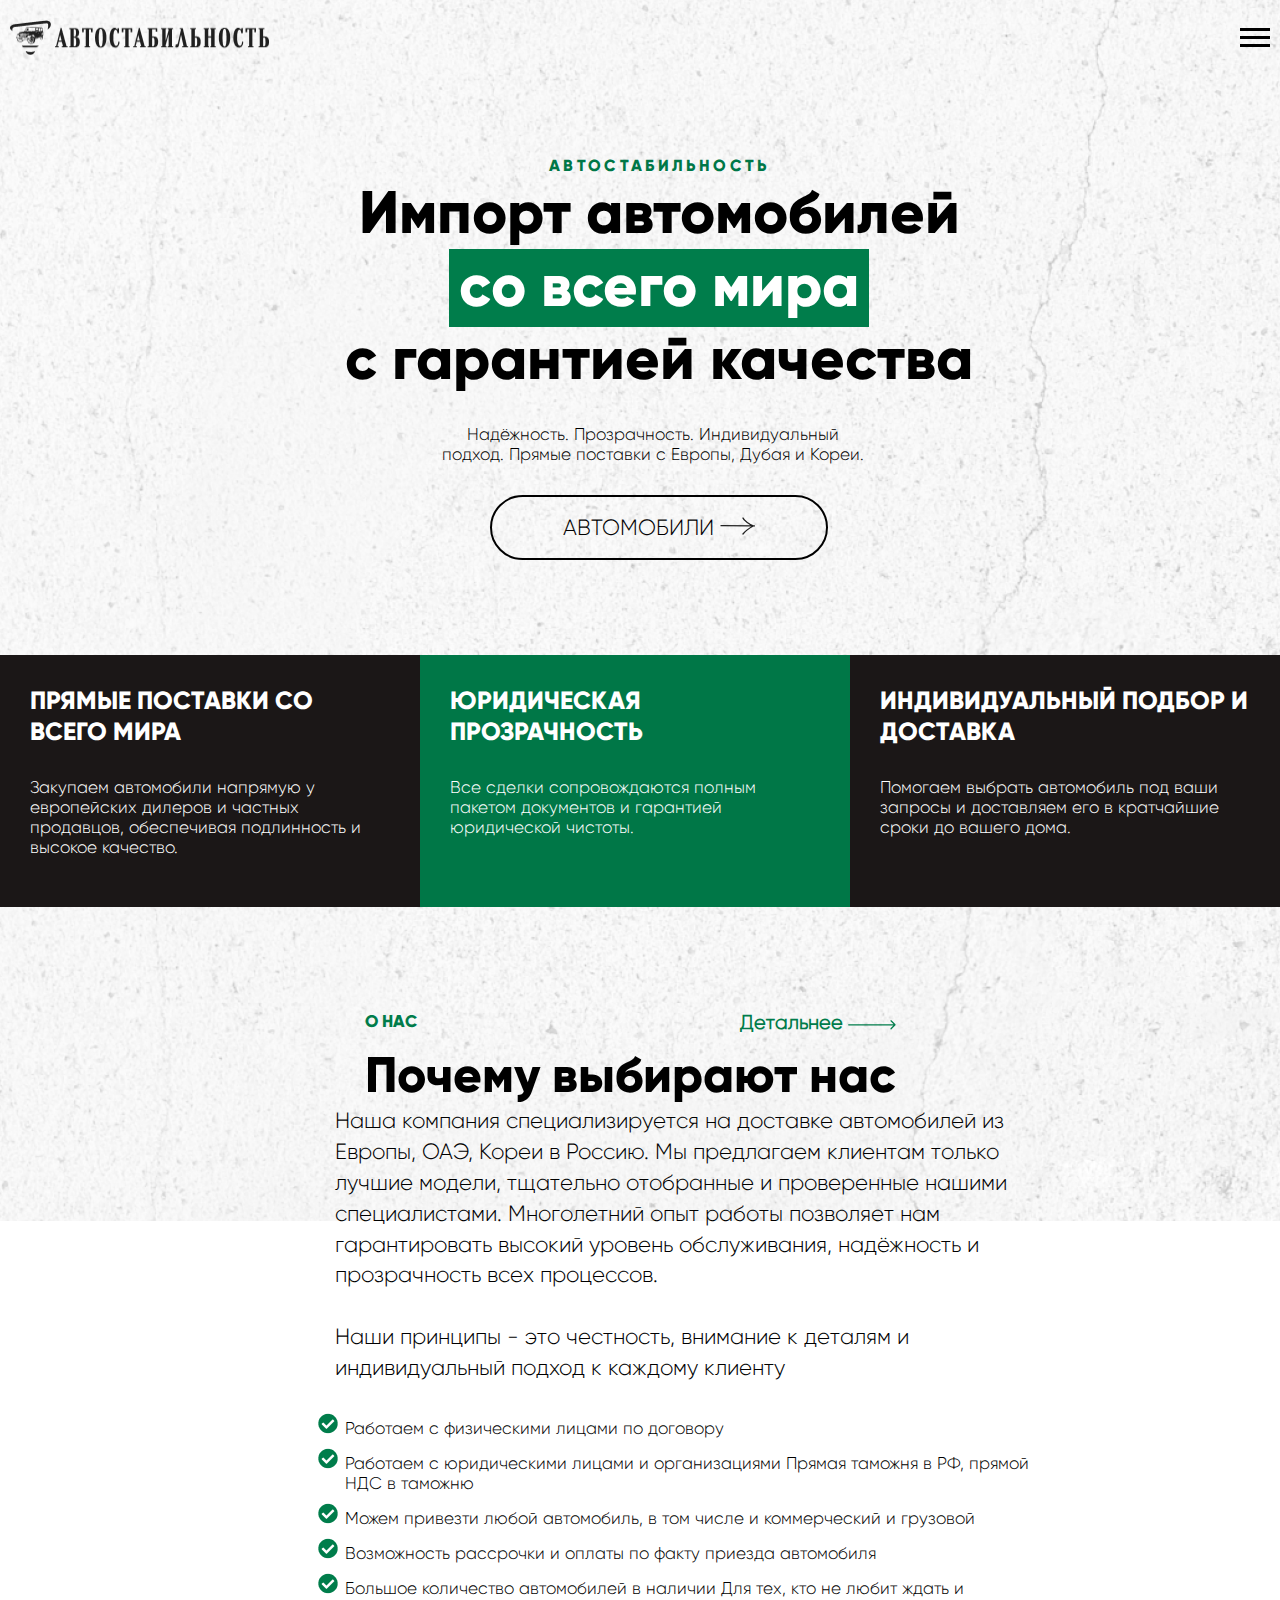
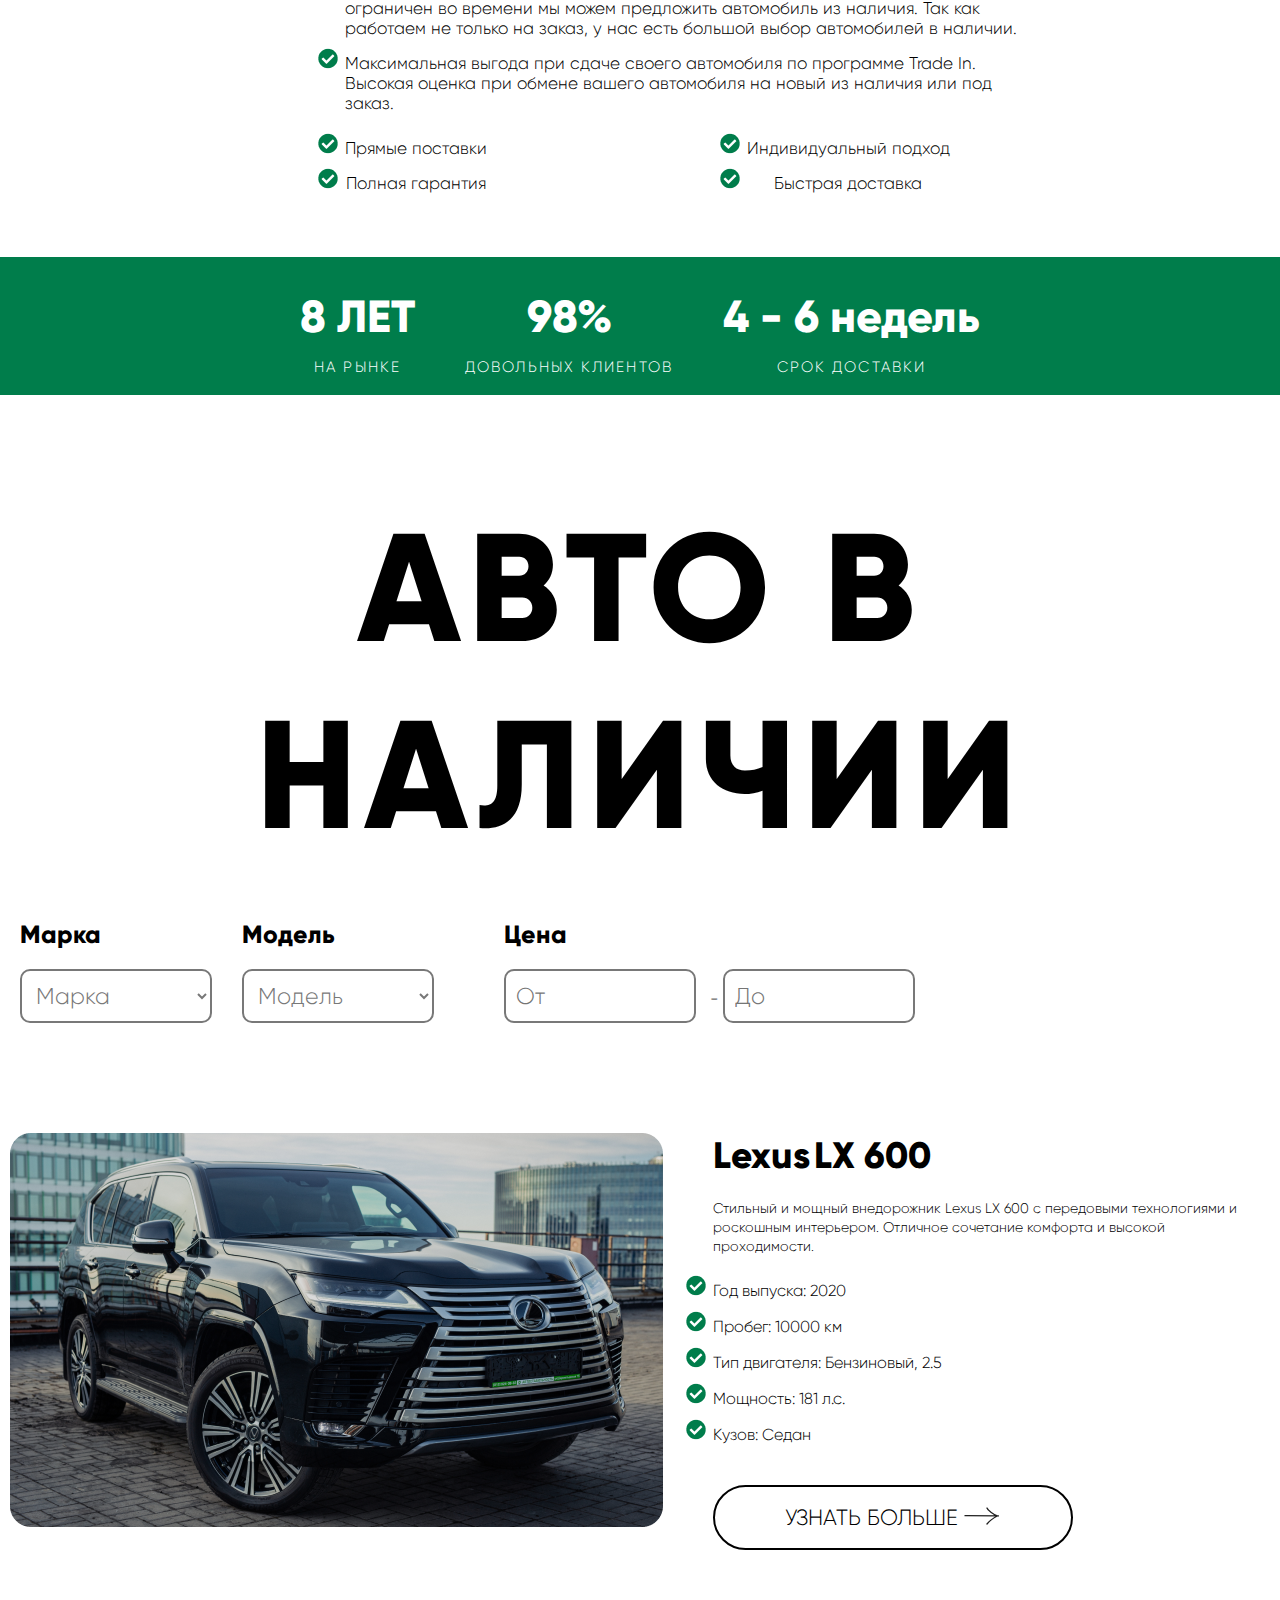
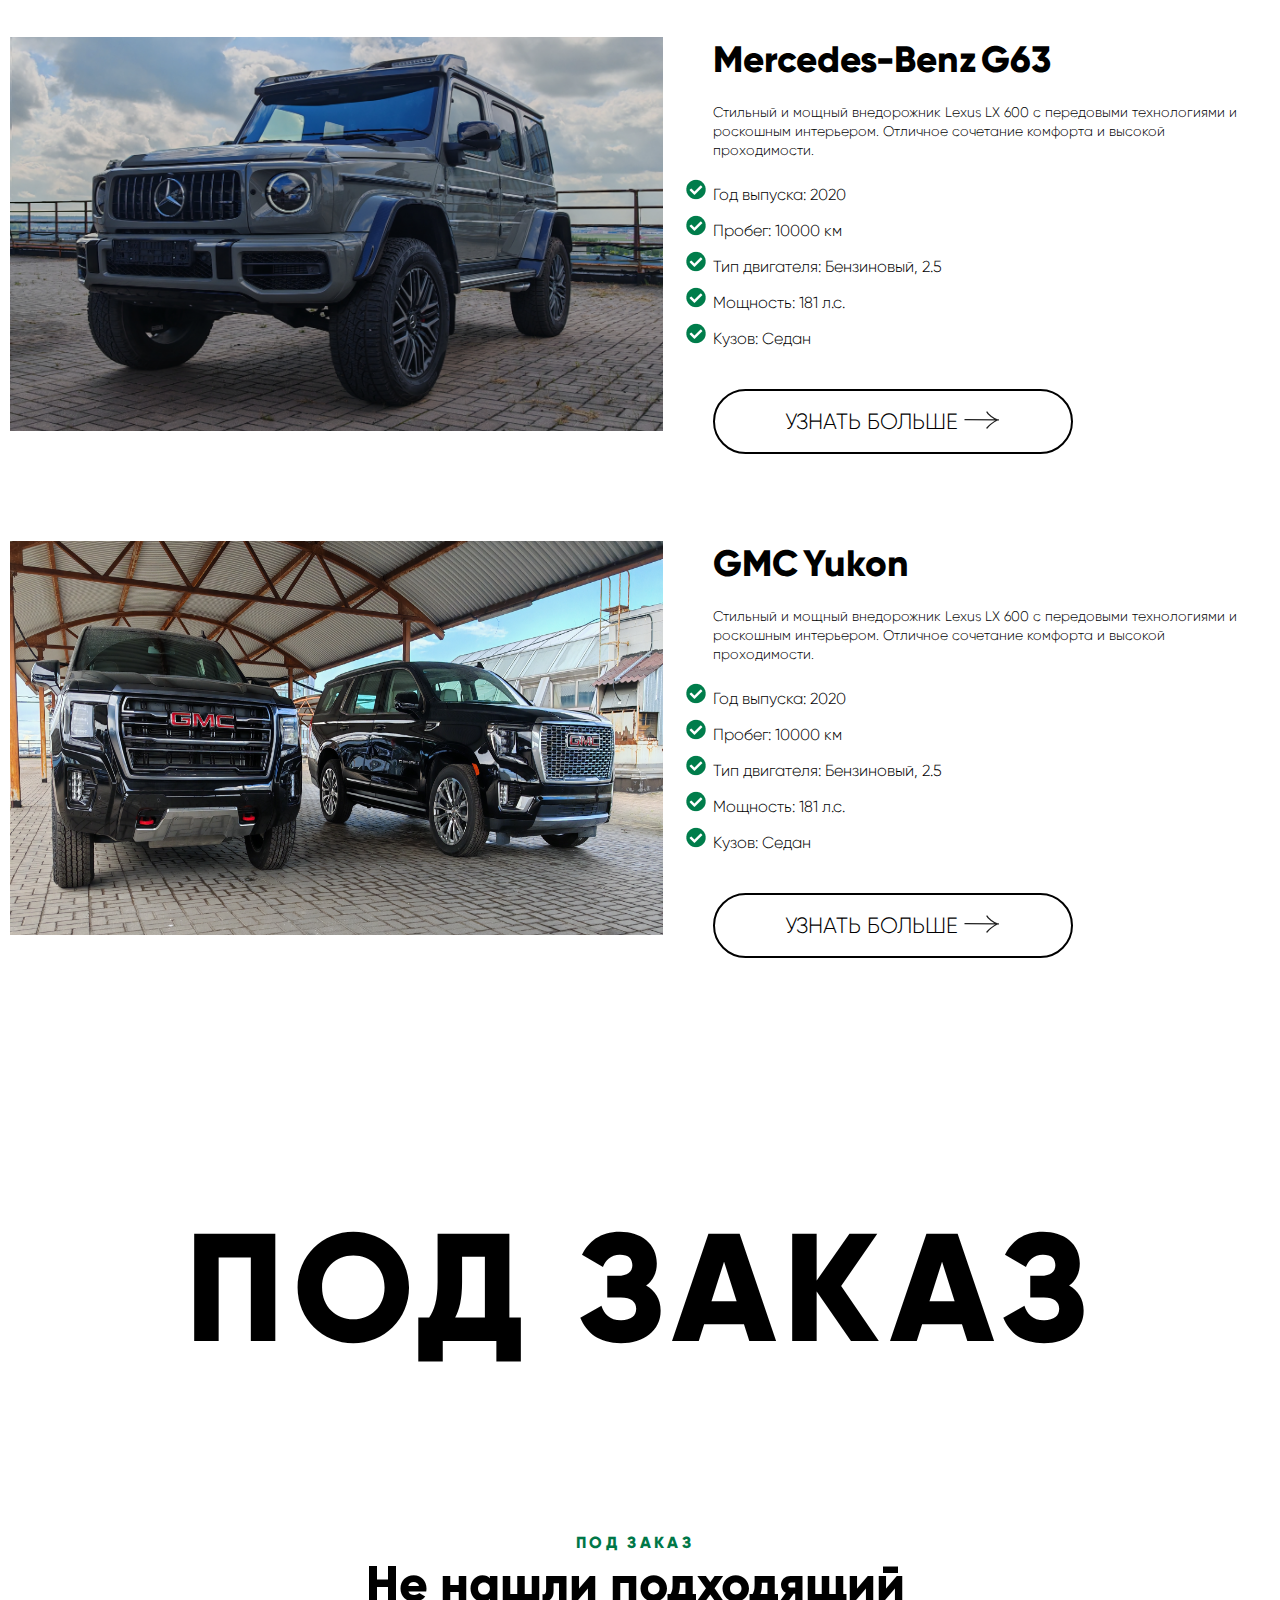
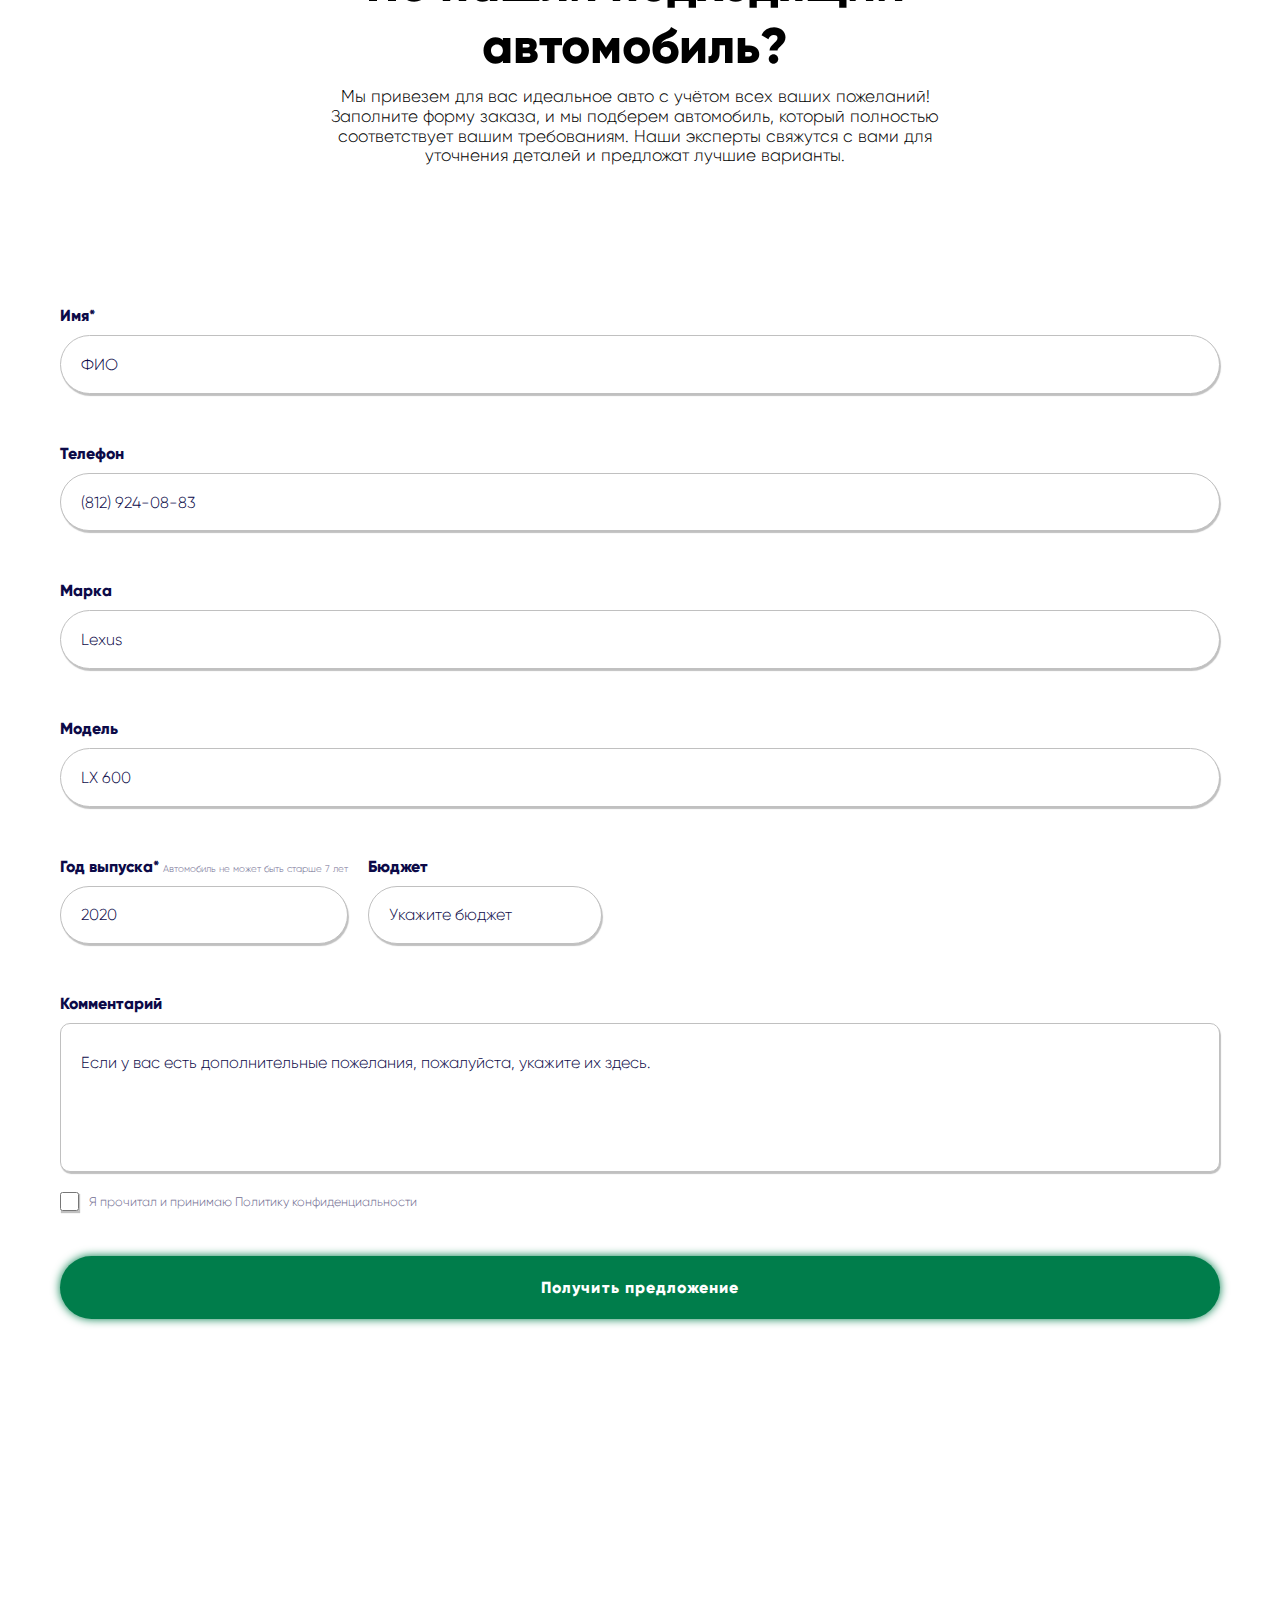
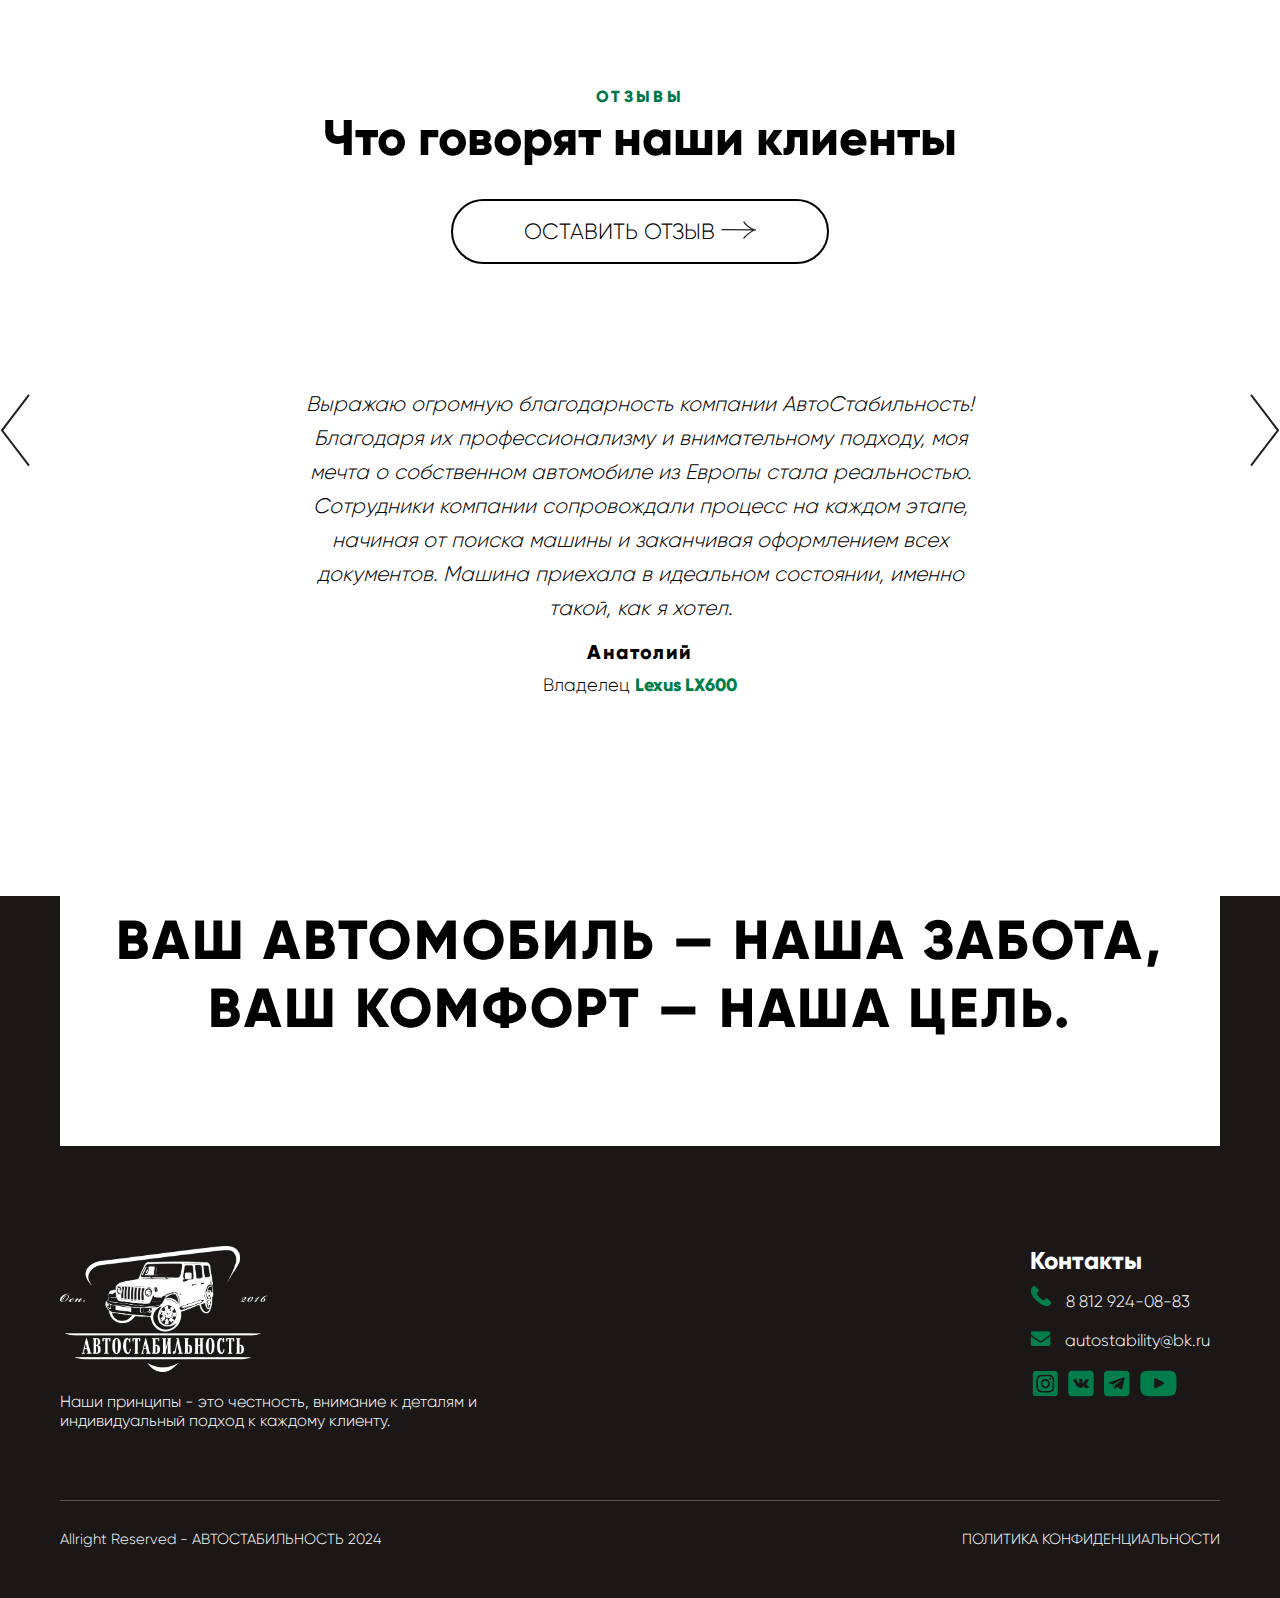
==== index.html @ 94931f17 "new site" ====
<!DOCTYPE html>
<html lang="en">
<head>
    <meta charset="UTF-8">
    <meta name="viewport" content="width=device-width, initial-scale=1.0">
    <link href="css/style.css" rel="stylesheet" type="text/css">
    <link href="css/media.css" rel="stylesheet" type="text/css">
    <title>CarStable</title>
</head>
<body>
    <header class="header">
        <div class="container">
            <div class="menu">
                <div class="logo">
                    <a href="index.html"><img src="img/logo.png"></a>
                </div>

                <div class="burger-menu" id="burger-menu">
                    <span class="burger-line"></span>
                    <span class="burger-line"></span>
                    <span class="burger-line"></span>
                </div>
                
                <div class="links menu-modal" id="menu-modal">
                    <div class="link-cont">  
                        <ul class="menu-links">
                            <li><a href="index.html">Главная</a></li>
                            <li><a href="about.html">О Нас</a></li>
                            <li><a href="cars-list.html">Авто в наличии</a></li>
                            <li><a href="index.html#path">Авто в пути</a></li>
                            <li><a href="index.html#dn">Авто под заказ</a></li>
                            <li><a href="equipment.html">Доп. оборудование</a></li>
                            <li><a href="contacts.html">Контакты</a></li>
                            <li><a href="index.html#review">Отзывы</a></li>
                        </ul>

                        <div class="social-links">
                            <span>8 812 924-08-83</span>
                            <img src="img/icon/inst.png">
                            <img src="img/icon/vk.png">
                            <img src="img/icon/tg.png">
                            <img src="img/icon/yt.png" id="yt-icon">
                        </div>
                    </div>
                </div>

                <div class="social-links">
                    <span>8 812 924-08-83</span>
                    <img src="img/icon/inst.png">
                    <img src="img/icon/vk.png">
                    <img src="img/icon/tg.png">
                    <img src="img/icon/yt.png" id="yt-icon">
                </div>
            </div>
        </div>
    </header>

    <main class="main">
        <section class="home">
            <div class="container-home">
                <div class="home-menu">
                    <div class="home-text">
                        <span id="autost">Автостабильность</span>
                        <h1>Импорт автомобилей <span id="green-text">cо всего мира</span> <br> c гарантией качества</h1>
    
                        <div class="home-side">
                            <span>Надёжность. Прозрачность. Индивидуальный подход. Прямые поставки с Европы, Дубая и Кореи.</span>
                        </div>

                        <div class="home-button">
                            <a href="#" id="home-button">Автомобили
                                <svg width="36" height="18" viewBox="0 0 36 18" fill="none" xmlns="http://www.w3.org/2000/svg">
                                    <path d="M1 8.65306L33.2292 8.95918M34.5 8.95918H33.2292M33.2292 8.95918C30.1597 7.63265 23.8083 3.69388 22.9583 1M33.2292 8.95918C30.5139 10.3878 24.6583 14.7959 22.9583 17" stroke="#202020" stroke-width="1.3" stroke-linecap="round"/>
                                </svg>                                
                            </a>
                        </div>
                    </div>
    
                    <div class="home-img">
                        <img src="img/ram-right.png" id="home-ram">
                    </div>
                </div>
            </div>

            <div class="container1">
                <div class="home-down-text">
                    <div class="block-1 home-blocks">
                        <h1>прямые поставки со всего мира</h1>
                        <span>Закупаем автомобили напрямую у европейских дилеров и частных продавцов, обеспечивая подлинность и высокое качество.</span>
                    </div>
                    <div class="block-2 home-blocks">
                        <h1>юридическая прозрачность</h1>
                        <span>Все сделки сопровождаются полным пакетом документов и гарантией юридической чистоты.</span>
                    </div>
                    <div class="block-3 home-blocks">
                        <h1>индивидуальный подбор и доставка</h1>
                        <span>Помогаем выбрать автомобиль под ваши запросы и доставляем его в кратчайшие сроки до вашего дома.</span>
                    </div>
                </div>
            </div>
        </section>

        <section class="about">
            <div class="container-about">
                <div class="left-side">
                    <div class="up-text">
                        <span>о нас</span>
                        <a href="#">Детальнее 
                            <svg width="48" height="10" viewBox="0 0 48 10" fill="none" xmlns="http://www.w3.org/2000/svg">
                                <path d="M0.679688 4.14458C0.333998 4.14458 0.0537616 4.42482 0.0537616 4.77051C0.0537616 5.1162 0.333998 5.39643 0.679688 5.39643V4.14458ZM47.4408 5.2131C47.6852 4.96866 47.6852 4.57235 47.4408 4.32791L43.4574 0.344543C43.213 0.100104 42.8167 0.100104 42.5722 0.344543C42.3278 0.588983 42.3278 0.985297 42.5722 1.22974L46.113 4.77051L42.5722 8.31128C42.3278 8.55572 42.3278 8.95203 42.5722 9.19647C42.8167 9.44091 43.213 9.44091 43.4574 9.19647L47.4408 5.2131ZM0.679688 5.39643H46.9982V4.14458H0.679688V5.39643Z" fill="#007D4B"/>
                            </svg>
                        </a>
                    </div>

                    <h1>Почему выбирают нас</h1>
                </div>

                <div class="right-side">
                    <span>
                        Наша компания специализируется на доставке автомобилей из Европы, ОАЭ, Кореи в Россию. Мы предлагаем клиентам только лучшие модели, тщательно отобранные и проверенные нашими специалистами.
Многолетний опыт работы позволяет нам гарантировать высокий уровень обслуживания, надёжность и прозрачность всех процессов. 
                        <br><br>
                        Наши принципы - это честность, внимание к деталям и индивидуальный подход к каждому клиенту
                    </span>
                        <br><br>
                    <div class="li-about">
                        <li> Работаем с физическими лицами по договору</li>
                        <li> Работаем с юридическими лицами и организациями Прямая таможня в РФ, прямой НДС в таможню</li>
                        <li> Можем привезти любой автомобиль, в том числе и коммерческий и грузовой</li>

                        <li> Возможность рассрочки и оплаты по факту приезда автомобиля </li>
                        <li> Большое количество автомобилей в наличии

                            Для тех, кто не любит ждать и ограничен во времени мы можем предложить автомобиль из наличия. Так как работаем не только на заказ, у нас есть большой выбор автомобилей в наличии. 
                        </li>
                        <li> Максимальная выгода при сдаче своего автомобиля по программе Trade In. Высокая оценка при обмене вашего автомобиля на новый из наличия или под заказ. </li>
                    
                        <div class="block-li">
                            <div class="block-li1">
                                <li> Прямые поставки</li>
                                <li> Полная гарантия</li>
                            </div>

                            <div class="block-li2">
                                <li> Индивидуальный подход</li>
                                <li> Быстрая доставка</li>
                            </div>
                        </div>
                    </div>
                </div>
            </div>

            <div class="about-img">
                <img src="img/ram-left.png">
            </div>

            <div class="down-block">
                <div class="down-column1 down-columns">
                    <p class="down-p">8 ЛЕТ</p>
                    <span class="down-span">на рынке</span>
                </div>

                <div class="down-column2 down-columns">
                    <p class="down-p">98%</p>
                    <span class="down-span">довольных клиентов</span>
                </div>

                <div class="down-column3 down-columns">
                    <p class="down-p">4 - 6 недель</p>
                    <span class="down-span">срок доставки</span>
                </div>
            </div>
        </section>

        <section class="cars-list" id="path">
            <div class="container">
                <h1 class="cars-up-text">
                    Авто в наличии
                </h1>

                <div class="cars-sort">
                    <div class="sort-block1">
                        <div class="sort-brands">
                            <label for="brands-select">Марка</label>
                            <select name="brends" id="brands-select">
                                <option value="">Марка</option>
                            </select>
                        </div>
    
                        <div class="sort-models">
                            <label for="models-select">Модель</label>
                            <select name="models" id="models-select">
                                <option value="">Модель</option>
                            </select>
                        </div>
    
                        <div class="sort-cost">
                            <label>Цена</label><br><br> 
                            <input placeholder="От" type="number" id="priceFrom">
                            <span>-</span>
                            <input placeholder="До" type="number" id="priceTo">
                        </div>
                    </div>
                </div>

                <div class="car-carts">
                    <div id="carCards" class="car-cart"></div>
                </div>
            </div>
        </section>

        <section class="order-cars">
            <div class="order-container">
                <h1 class="cars-up-text" id="dn">
                    Под заказ
                </h1>

                <div class="order-text">
                    <div class="order-left">
                        <span id="autost">Под заказ</span>
                        <h1>Не нашли подходящий автомобиль?</h1>
        
                        <div class="order-side">
                            <span>Мы привезем для вас идеальное авто с учётом всех ваших пожеланий! Заполните форму заказа, и мы подберем автомобиль, который полностью соответствует вашим требованиям. Наши эксперты свяжутся с вами для уточнения деталей и предложат лучшие варианты.</span>
                        </div>

                        <img src="img/Arrow.png" class="order-arrow">
                    </div>
                </div>

                <div class="order-img">
                    <img src="img/raptor.png">
                </div>

                <div class="container">
                    <div class="order-form">
                        <form action="" method="POST" class="form" id="order-form">
                            <div class="order-col4">
                                <div class="inputs">
                                    <label for="name">Имя*</label>
                                    <input id="name" placeholder="ФИО" type="text" name="name" required />
                                </div>
                    
                                <div class="inputs">
                                    <label for="phone">Телефон</label>
                                    <input id="phone" placeholder="(812) 924-08-83" type="tel" name="phone" />
                                </div>
                    
                                <div class="inputs">
                                    <label for="brand">Марка</label>
                                    <input id="brand" placeholder="Lexus" type="text" name="brand" />
                                </div>
                    
                                <div class="inputs">
                                    <label for="model">Модель</label>
                                    <input id="model" placeholder="LX 600" type="text" name="model" />
                                </div>
                            </div>
                    
                            <div class="order-col2">
                                <div class="inputs">
                                    <div class="inp-span">
                                        <label for="year">Год выпуска*</label>
                                        <span>Автомобиль не может быть старше 7 лет</span>
                                    </div>
                                    <input id="year" placeholder="2020" type="number" name="year" required min="2017" />
                                </div>
                    
                                <div class="inputs">
                                    <label for="budget">Бюджет</label>
                                    <input id="budget" placeholder="Укажите бюджет" type="number" name="budget" />
                                </div>
                            </div>
                            
                            <div class="inputs inp-comment">
                                <label for="comment">Комментарий</label>
                                <input id="comment" placeholder="Если у вас есть дополнительные пожелания, пожалуйста, укажите их здесь." type="text" name="comment" />
                            </div>
                    
                            <div class="order-checkbox">
                                <input type="checkbox" id="privacy-policy" required />
                                <label for="privacy-policy">Я прочитал и принимаю Политику конфиденциальности</label>
                            </div>
                            
                            <button class="order-btn" type="submit" id="submit-btn" disabled>Получить предложение</button>
                        </form>
                    </div>
                </div>
            </div>
        </section>

        <section class="review" id="review">
            <div class="container">
                <div class="review-text">
                    <div class="review-text-left">
                        <span id="autost">Отзывы</span>
                        <h1>Что говорят наши клиенты</h1>
                    </div>
                    
                    <div class="review-text-right">
                        <div class="home-button">
                            <a href="#" id="home-button">Оставить отзыв
                                <svg width="36" height="18" viewBox="0 0 36 18" fill="none" xmlns="http://www.w3.org/2000/svg">
                                    <path d="M1 8.65306L33.2292 8.95918M34.5 8.95918H33.2292M33.2292 8.95918C30.1597 7.63265 23.8083 3.69388 22.9583 1M33.2292 8.95918C30.5139 10.3878 24.6583 14.7959 22.9583 17" stroke="#202020" stroke-width="1.3" stroke-linecap="round"/>
                                </svg>                                
                            </a>
                        </div>
                    </div>
                </div>
            </div>

            <div class="review-block">
                <div class="review-arrows">
                    <svg class="rev-arrow rev-arr-left" width="30" height="73" viewBox="0 0 30 73" fill="none" xmlns="http://www.w3.org/2000/svg">
                        <path d="M29 71.5987L1.99999 36.2713L29 0.943848" stroke="#202020" stroke-width="2"/>
                    </svg>
        
                    <svg class="rev-arrow rev-arr-right" width="30" height="73" viewBox="0 0 30 73" fill="none" xmlns="http://www.w3.org/2000/svg">
                        <path d="M0.999997 0.943787L28 36.2712L1 71.5986" stroke="#202020" stroke-width="2"/>
                    </svg>
                </div>

                <div class="container">
                    <div class="vis">
                        <div class="rev-block1 rev-blocks">
                            <span class="review-span">
                                Выражаю огромную благодарность компании АвтоСтабильность! Благодаря их профессионализму и внимательному подходу, моя мечта о собственном автомобиле из Европы стала реальностью. Сотрудники компании сопровождали процесс на каждом этапе, начиная от поиска машины и заканчивая оформлением всех документов. Машина приехала в идеальном состоянии, именно такой, как я хотел.
                            </span>
    
                            <div class="data-review">
                                <span class="name-person">
                                    Анатолий
                                </span>
                                <p>
                                    Владелец <span class="person-car">Lexus LX600</span>
                                </p>
                            </div>
                        </div>
    
                        <div class="rev-block2 rev-blocks">
                            <span class="review-span">
                                АвтоСтабильность – это настоящие профессионалы своего дела! Заказывал у них пригон автомобиля из Кореи, и остался в полном восторге. Все мои пожелания были учтены, и мне нашли отличный автомобиль с минимальным пробегом и полным пакетом документов. Постоянно держали меня в курсе процесса, а также помогли с таможней и регистрацией. Сервис высочайшего уровня, однозначно буду рекомендовать друзьям и знакомым!
                            </span>
    
                            <div class="data-review">
                                <span class="name-person">
                                    Володя тест
                                </span>
                                <p>
                                    Владелец <span class="person-car">Mercedes-Benz G-Class</span>
                                </p>
                            </div>
                        </div>

                        <div class="rev-block1 rev-blocks">
                            <span class="review-span">
                                TEST(2) огромную благодарность компании АвтоСтабильность! Благодаря их профессионализму и внимательному подходу, моя мечта о собственном автомобиле из Европы стала реальностью. Сотрудники компании сопровождали процесс на каждом этапе, начиная от поиска машины и заканчивая оформлением всех документов. Машина приехала в идеальном состоянии, именно такой, как я хотел.
                            </span>
    
                            <div class="data-review">
                                <span class="name-person">
                                    Толя тест
                                </span>
                                <p>
                                    Владелец <span class="person-car">Lexus LX600</span>
                                </p>
                            </div>
                        </div>
    
                        <div class="rev-block2 rev-blocks">
                            <span class="review-span">
                                TEST(1) – это настоящие профессионалы своего дела! Заказывал у них пригон автомобиля из Кореи, и остался в полном восторге. Все мои пожелания были учтены, и мне нашли отличный автомобиль с минимальным пробегом и полным пакетом документов. Постоянно держали меня в курсе процесса, а также помогли с таможней и регистрацией. Сервис высочайшего уровня, однозначно буду рекомендовать друзьям и знакомым!
                            </span>
    
                            <div class="data-review">
                                <span class="name-person">
                                    Владимир
                                </span>
                                <p>
                                    Владелец <span class="person-car">Mercedes-Benz G-Class</span>
                                </p>
                            </div>
                        </div>
                    </div>
                </div>
            </div>
        </section>
    </main>

    <footer class="footer">
        <div class="container">
            <div class="footer-up-text">
                <h1 class="cars-up-text foot">
                    Ваш автомобиль — наша забота, ваш комфорт — наша цель.
                </h1>
            </div>

            <div class="footer-data">
                <div class="foot-logo">
                    <img src="img/logo-footer.png" />
                    <span>Наши принципы - это честность, внимание к деталям и индивидуальный подход к каждому клиенту.</span>
                </div>

                <div class="foot-contacts">
                    <h1>Контакты</h1>
                    <span><svg width="22" height="21" viewBox="0 0 22 21" fill="none" xmlns="http://www.w3.org/2000/svg">
                        <path fill-rule="evenodd" clip-rule="evenodd" d="M20.9986 17.7025C20.862 17.8358 20.6974 18.0061 20.5228 18.1863C20.0872 18.6389 19.5429 19.2014 19.2018 19.4296C17.4071 20.63 15.0061 20.0556 13.3077 19.363C11.0672 18.4492 8.628 16.765 6.43783 14.621C4.24562 12.4768 2.52511 10.0886 1.59161 7.89685C0.884805 6.23411 0.296752 3.88349 1.52334 2.12641C1.75626 1.79229 2.33235 1.26042 2.7941 0.833175C2.97883 0.662814 3.15152 0.501847 3.28806 0.368632C3.53047 0.132538 3.85853 0 4.2005 0C4.54247 0 4.87052 0.132538 5.11294 0.368632L8.41515 3.59992C8.65623 3.83718 8.79155 4.1582 8.79155 4.49282C8.79155 4.82745 8.65623 5.14846 8.41515 5.38573L7.51559 6.26446C7.21516 6.55637 7.01907 6.93542 6.95648 7.34521C6.8939 7.755 6.96817 8.17361 7.16825 8.53875C8.40555 10.8245 10.3157 12.6939 12.6512 13.9046C13.0242 14.1004 13.4518 14.173 13.8703 14.1116C14.2888 14.0502 14.6759 13.8582 14.9739 13.5641L15.8713 12.6853C16.1137 12.4492 16.4418 12.3167 16.7837 12.3167C17.1257 12.3167 17.4538 12.4492 17.6962 12.6853L20.9986 15.9171C21.2397 16.1543 21.375 16.4753 21.375 16.8098C21.375 17.1444 21.2397 17.4654 20.9986 17.7025Z" fill="#007D4B"/>
                        </svg>
                        8 812 924-08-83</span>
                    <span><svg width="21" height="15" viewBox="0 0 21 15" fill="none" xmlns="http://www.w3.org/2000/svg">
                        <path d="M20.0114 5.17008C20.1644 5.05534 20.3939 5.17008 20.3939 5.36133V13.1641C20.3939 14.1968 19.5524 15 18.5579 15H2.64648C1.61377 15 0.810547 14.1968 0.810547 13.1641V5.36133C0.810547 5.17008 1.00179 5.05534 1.15479 5.17008C2.03451 5.85856 3.14372 6.70003 7.04508 9.53044C7.84831 10.1042 9.22526 11.3664 10.6022 11.3664C11.9409 11.3664 13.3561 10.1042 14.1211 9.53044C18.0225 6.70003 19.1317 5.85856 20.0114 5.17008ZM10.6022 10.1042C9.68425 10.1424 8.42204 8.99495 7.77181 8.53597C2.68473 4.86409 2.30225 4.51986 1.15479 3.60189C0.925293 3.44889 0.810547 3.18115 0.810547 2.87516V2.14844C0.810547 1.15397 1.61377 0.3125 2.64648 0.3125H18.5579C19.5524 0.3125 20.3939 1.15397 20.3939 2.14844V2.87516C20.3939 3.18115 20.2409 3.44889 20.0114 3.60189C18.8639 4.51986 18.4814 4.86409 13.3944 8.53597C12.7441 8.99495 11.4819 10.1424 10.6022 10.1042Z" fill="#007D4B"/>
                        </svg>
                        autostability@bk.ru</span>

                    <div class="foot-icons">
                        <svg width="26" height="26" viewBox="0 0 26 26" fill="none" xmlns="http://www.w3.org/2000/svg">
                            <path d="M13.2969 10.1367C14.9132 10.1367 16.2508 11.4743 16.2508 13.0906C16.2508 14.7626 14.9132 16.1002 13.2969 16.1002C11.6249 16.1002 10.2872 14.7626 10.2872 13.0906C10.2872 11.4743 11.6249 10.1367 13.2969 10.1367ZM20.2079 7.85163C20.7095 9.02204 20.598 11.8087 20.598 13.0906C20.598 14.4282 20.7095 17.2149 20.2079 18.3853C19.9292 19.1656 19.3161 19.7787 18.5359 20.0573C17.3654 20.5589 14.5788 20.4475 13.2969 20.4475C11.9593 20.4475 9.17257 20.5589 8.00216 20.0573C7.22189 19.7787 6.60882 19.1656 6.33015 18.3853C5.88428 17.2149 5.94001 14.4282 5.94001 13.0906C5.94001 11.8087 5.88428 9.02204 6.33015 7.85163C6.60882 7.07136 7.22189 6.45829 8.00216 6.17962C9.17257 5.67801 11.9593 5.78948 13.2969 5.78948C14.5788 5.78948 17.3654 5.67801 18.5359 6.17962C19.3161 6.45829 19.9292 7.07136 20.2079 7.85163ZM13.2969 17.6608V17.7165C15.8049 17.7165 17.867 15.6544 17.867 13.1463V13.0906C17.867 10.5826 15.8049 8.52044 13.2969 8.52044C10.7331 8.52044 8.7267 10.5826 8.7267 13.0906C8.7267 15.6544 10.7331 17.6608 13.2969 17.6608ZM18.0342 9.41218C18.5916 9.41218 19.0932 8.96631 19.0932 8.35324C19.0932 7.74016 18.5916 7.29429 18.0342 7.29429C17.4212 7.29429 16.9753 7.74016 16.9753 8.35324C16.9753 8.96631 17.4212 9.41218 18.0342 9.41218ZM23.106 0.606235C24.5551 0.606235 25.7813 1.83238 25.7813 3.28146V22.8998C25.7813 24.4046 24.5551 25.575 23.106 25.575H3.48772C1.98291 25.575 0.8125 24.4046 0.8125 22.8998V3.28146C0.8125 1.83238 1.98291 0.606235 3.48772 0.606235H23.106ZM22.1028 16.769C22.2143 15.32 22.2143 10.917 22.1028 9.46791C22.0471 8.01883 21.7127 6.73696 20.7095 5.73375C19.6505 4.6748 18.3687 4.3404 16.9753 4.28467C15.4705 4.1732 11.0675 4.1732 9.61844 4.28467C8.16936 4.3404 6.88749 4.6748 5.88428 5.67801C4.82533 6.73696 4.49093 8.01883 4.4352 9.41218C4.32373 10.917 4.32373 15.32 4.4352 16.769C4.49093 18.2181 4.82533 19.5 5.88428 20.5032C6.88749 21.5622 8.16936 21.8966 9.61844 21.9523C11.0675 22.0638 15.4705 22.0638 16.9753 21.9523C18.3687 21.8966 19.6505 21.5622 20.7095 20.5032C21.7127 19.5 22.0471 18.2181 22.1028 16.769Z" fill="#007D4B"/>
                        </svg>
                            
                        <svg width="26" height="27" viewBox="0 0 26 27" fill="none" xmlns="http://www.w3.org/2000/svg">
                            <path d="M22.2407 0.70752H3.7255C2.80477 0.70752 1.92176 1.07328 1.27071 1.72432C0.619662 2.37537 0.253906 3.25839 0.253906 4.17911L0.253906 22.6943C0.253906 23.615 0.619662 24.498 1.27071 25.149C1.92176 25.8001 2.80477 26.1659 3.7255 26.1659H22.2407C23.1614 26.1659 24.0444 25.8001 24.6954 25.149C25.3465 24.498 25.7122 23.615 25.7122 22.6943V4.17911C25.7122 3.25839 25.3465 2.37537 24.6954 1.72432C24.0444 1.07328 23.1614 0.70752 22.2407 0.70752ZM20.3197 17.9845C19.9494 18.0365 18.1384 17.9845 18.0444 17.9845C17.5762 17.9906 17.1245 17.8118 16.7874 17.4869C16.4055 17.118 16.0641 16.713 15.6909 16.3297C15.5809 16.212 15.4614 16.1036 15.3336 16.0057C15.0357 15.7771 14.7406 15.8277 14.6003 16.1807C14.4907 16.5606 14.4142 16.9492 14.3717 17.3422C14.3471 17.6981 14.1215 17.9208 13.7222 17.9454C13.4749 17.9584 13.2275 17.9642 12.9831 17.957C12.0921 17.9521 11.215 17.7355 10.4242 17.3249C9.56835 16.8484 8.8226 16.1968 8.23567 15.4126C7.27086 14.1802 6.49988 12.8263 5.81134 11.4304C5.77518 11.3595 5.06929 9.85806 5.05193 9.78718C4.98829 9.5514 5.05193 9.3243 5.24721 9.24474C5.37161 9.19701 7.69758 9.24474 7.73663 9.24474C7.90968 9.24356 8.07861 9.29744 8.21903 9.39859C8.35944 9.49974 8.46405 9.64292 8.51774 9.80743C8.94809 10.9082 9.53675 11.9403 10.2651 12.8711C10.3671 12.9951 10.4865 13.1037 10.6195 13.1937C10.809 13.3239 10.9884 13.279 11.0665 13.0592C11.1591 12.7561 11.2136 12.4427 11.2285 12.1262C11.2415 11.4984 11.2285 11.0861 11.1938 10.4584C11.1706 10.0562 11.0289 9.70473 10.4358 9.59769C10.2535 9.56442 10.2376 9.41398 10.3548 9.26355C10.5992 8.95255 10.9334 8.90192 11.308 8.88312C11.8664 8.85129 12.4247 8.87299 12.9831 8.88312H13.1046C13.3476 8.88223 13.59 8.90696 13.8278 8.95689C13.9685 8.98561 14.0962 9.05899 14.1919 9.1661C14.2875 9.27322 14.346 9.40835 14.3587 9.5514C14.3874 9.70978 14.3995 9.87073 14.3949 10.0316C14.3804 10.7158 14.3471 11.4015 14.3399 12.0857C14.3332 12.3571 14.3579 12.6285 14.4137 12.8943C14.4932 13.2588 14.7435 13.3499 14.9923 13.0866C15.315 12.7448 15.6105 12.3782 15.8761 11.9902C16.3473 11.2876 16.7356 10.5328 17.0333 9.74089C17.1953 9.33442 17.3226 9.24474 17.7565 9.24474H20.2242C20.371 9.24217 20.5173 9.26167 20.6582 9.3026C20.7081 9.31571 20.7547 9.33897 20.7952 9.37094C20.8357 9.40291 20.8691 9.44289 20.8934 9.48838C20.9177 9.53387 20.9324 9.58389 20.9364 9.63531C20.9405 9.68672 20.9339 9.73842 20.9171 9.78718C20.7956 10.3282 20.5034 10.7896 20.1939 11.2337C19.6919 11.9439 19.1625 12.6368 18.649 13.3383C18.5872 13.429 18.5307 13.5232 18.4798 13.6204C18.2859 13.9704 18.3004 14.1657 18.581 14.455C19.0294 14.9165 19.5082 15.3475 19.9407 15.822C20.2579 16.1672 20.5445 16.5394 20.797 16.9343C21.1052 17.4319 20.9099 17.9006 20.3197 17.9845Z" fill="#007D4B"/>
                        </svg>
                            
                        <svg width="26" height="27" viewBox="0 0 26 27" fill="none" xmlns="http://www.w3.org/2000/svg">
                            <path d="M17.8358 9.72584L11.3801 15.0027L11.0763 15.2515C11.0096 15.3044 10.966 15.3811 10.9548 15.4655L10.8869 16.0268L10.7003 17.6035C10.702 17.6226 10.696 17.6417 10.6837 17.6565C10.6713 17.6713 10.6536 17.6806 10.6344 17.6823C10.6153 17.684 10.5962 17.6781 10.5814 17.6657C10.5666 17.6534 10.5573 17.6357 10.5556 17.6165L10.0305 16.0398L9.48809 14.427C9.46495 14.3547 9.46791 14.2766 9.49646 14.2063C9.52501 14.1359 9.57733 14.0779 9.64431 14.0422L16.3618 10.1916L17.6261 9.46837C17.8098 9.36133 17.9978 9.59277 17.8358 9.72584Z" fill="#007D4B"/>
                            <path d="M21.9828 0.70752H3.46768C2.54696 0.70752 1.66395 1.07328 1.0129 1.72432C0.36185 2.37537 -0.00390625 3.25839 -0.00390625 4.17911L-0.00390625 22.6943C-0.00390625 23.615 0.36185 24.498 1.0129 25.149C1.66395 25.8001 2.54696 26.1659 3.46768 26.1659H21.9828C22.9036 26.1659 23.7866 25.8001 24.4376 25.149C25.0887 24.498 25.4544 23.615 25.4544 22.6943V4.17911C25.4544 3.25839 25.0887 2.37537 24.4376 1.72432C23.7866 1.07328 22.9036 0.70752 21.9828 0.70752ZM20.6651 8.07597L18.18 19.0563C18.0628 19.5713 17.409 19.8042 16.9505 19.4903L13.1983 16.9444L11.2874 18.7511C11.2095 18.8242 11.1149 18.8772 11.0119 18.9055C10.9089 18.9338 10.8005 18.9365 10.6962 18.9134C10.5919 18.8903 10.4947 18.8421 10.4133 18.773C10.3318 18.7039 10.2684 18.6159 10.2286 18.5168L9.53863 16.4917L8.84865 14.4666L5.14996 13.454C5.04654 13.4315 4.95349 13.3754 4.88525 13.2944C4.81702 13.2135 4.77743 13.1123 4.77265 13.0066C4.76786 12.9008 4.79815 12.7965 4.8588 12.7097C4.91945 12.623 5.00706 12.5587 5.10801 12.5268L19.3965 7.37876L19.6598 7.28474C20.2138 7.09091 20.7866 7.53932 20.6651 8.07597Z" fill="#007D4B"/>
                        </svg>
                            
                        <svg width="37" height="27" viewBox="0 0 37 27" fill="none" xmlns="http://www.w3.org/2000/svg">
                            <path d="M35.0537 2.89294C33.7479 1.34069 31.3371 0.70752 26.7329 0.70752H10.0196C5.30999 0.70752 2.85828 1.38154 1.55739 3.03413C0.289062 4.64542 0.289062 7.01953 0.289062 10.3054V16.5681C0.289062 22.9338 1.79393 26.1659 10.0196 26.1659H26.733C30.7257 26.1659 32.9382 25.6071 34.3696 24.2373C35.8374 22.8325 36.4637 20.5389 36.4637 16.5681V10.3054C36.4637 6.84018 36.3656 4.45206 35.0537 2.89294ZM23.5133 14.3014L15.9239 18.2679C15.7542 18.3566 15.5687 18.4006 15.3834 18.4006C15.1735 18.4006 14.9642 18.3441 14.7788 18.2318C14.4296 18.0202 14.2164 17.6418 14.2164 17.2336V9.32608C14.2164 8.91859 14.429 8.5405 14.7775 8.32882C15.126 8.11714 15.5596 8.10267 15.9212 8.29055L23.5106 12.2315C23.8968 12.432 24.1393 12.8306 24.1398 13.2655C24.1403 13.7008 23.8989 14.1 23.5133 14.3014Z" fill="#007D4B"/>
                        </svg>                            
                    </div>
                </div>
            </div>

            <hr class="foot-linea">

            <div class="foot-privacy">
                <span>Allright Reserved - АВТОСТАБИЛЬНОСТЬ 2024</span>
                <a href="#">ПОЛИТИКА КОНФИДЕНЦИАЛЬНОСТИ</a>
            </div>
        </div>
    </footer>

    <script src="js/script.js" type="text/javascript"></script>
</body>
</html>
---- css/style.css ----
@import './reset.css';

@font-face {
    font-family: 'GilroyBold';
    src: url('../fonts/Gilroy-ExtraBold.otf'), url('../fonts/Gilroy-Light.otf');
}

@font-face {
    font-family: 'Gilroy';
    src: url('../fonts/Gilroy-Light.otf');
}

html {
    scroll-behavior: smooth;
}

a {
    cursor: pointer;
}

body { 
    font-family: 'Gilroy'; 
    background: url('../img/back.png');
    background-size: cover; 
    background-repeat: no-repeat; 
    background-attachment: fixed;
    background-position: center;
}

header {
    margin-top: 20px;
}

.burger-menu {
    display: none;
    cursor: pointer;
    z-index: 1000;
}

.burger-line {
    display: block;
    width: 30px;
    height: 3px;
    margin: 5px 0;
    background-color: black;
    transition: all 0.3s ease;
}

.container {
    max-width: 1410px;
    margin: 0 auto;

    padding: 0px 10px 0px 10px;
}

.menu {
    display: flex;
    justify-content: space-between;
    align-items: center;
}

.logo img {
    width: 259px;
    height: 35.05px;
}

.links ul li {
    display: inline;
    font-weight: normal;
}

.links ul li a {
    font-size: 18px;
    margin: 5px;
    color: #1C1C1C;
}

.social-links img {
    width: 22.55px;
    height: 20.12px;
    float: right;
    margin: 3px;
}

#yt-icon { width: 28.59px; }

.menu-modal .social-links { display: none; }

.social-links {
    display: block;
    max-width: 130px;
}

.social-links span { font-size: 17px; }


/*HOME*/
.container-home {
    display: flex;
    justify-content: center;
    overflow: hidden;
}

.home-menu {
    height: 700px;
}

.home-text {
    z-index: 1000;
    position: relative;
    top: 100px;
    left: 3%;

    max-width: 641px;
}

.home-side {
    margin-top: 30px;
    max-width: 429px;
}

.home-side span { font-size: 17px; line-height: 19.72px; }

.home-button {
    position: relative;
    top: 50px;
}

.home-button a {
    text-transform: uppercase;
    padding: 18px 70.25px 18px 70.25px;
    border: 2px solid black;
    border-radius: 50px;
    text-align: center;
    font-size: 22px;
    color: black;
}

.home-text h1 {
    font-size: 60px;
    font-family: 'GilroyBold';
}

#autost {
    font-family: 'GilroyBold';
    color: #007747;
    text-transform: uppercase;
    line-height: 21.22px;
    letter-spacing: 0.3cap;
}

#green-text {
    background-color: #007D4B;
    color: #fff;
    padding: 0px 10px 5px 10px;
}

.home-img {
    position: relative;
    z-index: 0;
    right: -37%;
    bottom: 39%;
}

.home-img img {
    width: 1508px;
    height: 726px;
}

/*carts home*/
.home-down-text {
    display: grid;
    grid-template-columns: auto auto auto;
    max-width: 1282px;
    justify-content: space-around;

    margin: 0 auto;
}

.home-blocks {
    max-width: 430px;
    color: #fff;
    background-color: #1B1717;
    padding: 30px 30px 80px 30px;
}

.home-blocks h1 {
    font-family: 'GilroyBold';
}

.block-2 {
    background-color: #007747;
}

.home-blocks h1 {
    font-size: 25px;
    font-weight: bold;
    text-transform: uppercase;
}

.home-blocks span {
    position: relative;
    top: 30px;
    font-size: 17px;
}

/*ABOUT*/
.container-about {
    display: flex;
    justify-content: center;

    margin: 0 auto;
    height: 0px;
}

.about { margin-top: 100px; }

.up-text {
    max-width: 532px;

    display: flex;
    justify-content: space-between;
    color: #007C4A;
}

.up-text span {
    font-size: 17px;
    font-weight: bold;
    text-transform: uppercase;
    font-family: 'GilroyBold';
}

.up-text a {
    font-size: 19.76px;
    font-weight: bold;
    color: #007C4A;
}

.up-text svg {
    position: relative;
    top: 0.5px;
}

.left-side h1 {
    font-size: 50px;
    font-family: 'GilroyBold';
    margin-top: 10px;
}

.left-side {
    position: relative;
    right: 10px;

    z-index: 1000;
}

.right-side {
    max-width: 731px;

    position: relative;
    left: 60px;

    z-index: 1000;
}

.right-side span {
    font-size: 22px;
    line-height: 30.8px;
}

.li-about {
    max-width: 720px;
}

.li-about li {
    list-style-image: url('../img/icon/li.png');
    font-size: 17px;
    margin: 10px;
    line-height: 20.01px;
}

.block-li {
    max-width: 625px;
    display: flex;
}

.about-img {
    display: flex;
    justify-content: center;
    position: relative;
    top: 20px;
    right: 600px;
    overflow: hidden;
}

.about-img img {
    max-width: 2520px;
    max-height: 888px;
}

.down-block {
    display: flex;
    width: 100%;
    background-color: #007D4B;
    height: 138px;
    margin-top: -100px;
    justify-content: center;
    align-items: center;
}

.down-p {
    font-size: 45px;
    font-family: 'GilroyBold';
    line-height: 31.2px;
    color: #fff;
    text-align: center;
}

.down-span {
    font-size: 15px;
    line-height: 17.89px;
    color: #fff;
    text-transform: uppercase;
    position: relative;
    top: 25px;
    letter-spacing: 0.2cap;
}

.down-columns {
    text-align: center;
    margin: 25px;

    position: relative;
    left: 300px;
}



/*CARS-LIST*/
.cars-list {
    margin-top: 100px;
}

.cars-up-text {
    font-size: 153.1px;
    font-family: 'GilroyBold';
    text-transform: uppercase;
    text-align: center;
    letter-spacing: 0.07cap;
}

.cars-sort {
    padding: 10px;
    margin-top: 40px;
}

.car-cart {
    display: flex;
    margin: 50px 0px 60px 0px;
}

#carCards {
    display: flex;
    flex-direction: column;
}

.cart-img img {
    width: 653px;
    height: 394px;
}

.sort-block1 {
    display: flex;
    justify-content: flex-start;
    gap: 20px;
}

/* .sort-block2 {
    display: flex;
    justify-content: flex-end;
} */

.sort-cost {
    margin-left: 40px;
}

.sort-brands {
    display: flex;
    flex-direction: column;
}

.sort-block1 select {
    border: 2px solid #787878;
    width: 192px;
    height: 54px;
    padding: 0px 0px 0px 10px;
    margin: 0px 10px 0px 0px;
    border-radius: 10px;
    font-size: 23.02px;
    color: #787878;
    margin-top: 19px;
}

.sort-block1 input {
    border: 2px solid #787878;
    width: 192px;
    height: 54px;
    padding: 0px 0px 0px 10px;
    margin: 0px 10px 0px 0px;
    border-radius: 10px;
    font-size: 23.02px;
    color: #787878;
}

.sort-block1 label {
    font-size: 25px;
    font-family: 'GilroyBold';
}

.sort-models {
    display: flex;
    flex-direction: column;
}

.cart-text {
    margin-left: 50px;
}

.car-desc {
    max-width: 550px;
    margin-top: 20px;
}

.car-desc span {
    font-size: 13.94px;
    line-height: 16.41px;
}

.cars-name span {
    font-size: 36.9px;
    font-family: 'GilroyBold';
}

.cart-data {
    margin-top: 20px;
}

.cart-data li {
    margin: 10px 0px 11px 0px;
    list-style-image: url('../img/icon/li.png');
}




/*ORDER-CARS*/
.order-container {
    overflow: hidden;
    margin-top: 200px;
}

.order-img {
    z-index: 0;
    position: relative;
    left: 300px;
}

.order-img {
    display: flex;
    justify-content: center;

    position: relative;
    bottom: 750px;
    left: 500px;
}

.order-img img {
    width: 1885px;
    height: 1148px;
}

.order-text {
    display: flex;
    justify-content: center;
    position: relative;
    right: 380px;
    top: 150px;
}

.order-left {
    z-index: 900;
    margin: 0 auto;
    max-width: 655px;
}

.order-left h1 {
    font-size: 50px;
    font-family: 'GilroyBold';
}

.order-side {
    position: relative;
    top: 10px;
}

.order-side span {
    font-size: 17px;
    line-height: 19.72px;
}

.order-arrow {
    position: relative;
    top: 100px;
    left: 200px;
}

/*order-form*/
.order-form {
    width: 100%;
    height: 693px;
    background-color: #fff;
    border-radius: 10px;
    margin-top: -750px;
    z-index: 1000;
}

.form {
    padding: 50px;
    padding-top: 70px;
}

.form input {
    width: 309.88px;
    height: 58.6px;
    font-size: 15.98px;
    color: black;
    border-radius: 50px;
    background-color: #fff;
    border: 0.2px solid silver;
    box-shadow: 1px 2px 1px silver;
    padding: 20px;
}

.order-col4 {
    display: grid;
    grid-template-columns: auto auto auto auto;
}

.order-col2 {
    display: grid;
    grid-template-columns: auto auto;
    justify-content: flex-start;
    gap: 20px;
}

.inputs {
    display: flex;
    flex-direction: column;
    margin: 0px 0px 50px 0px;
}

.inputs label {
    font-size: 15.98px;
    font-family: 'GilroyBold';
    color: #0C0A48;
}

.inputs input::-webkit-input-placeholder {
    color: #0C0A48;
}

.inputs input {
    margin-top: 10px;
}

.inputs span {
    font-size: 9.61px;
    color: #6F6C8F;
}

.inp-comment input {
    width: 100%;
    height: 149.17px;
    border-radius: 10px;
}

.inp-comment input::-webkit-input-placeholder {
    position: relative;
    bottom: 35px;
}

.order-checkbox {
    display: flex;
    align-items: center;
    gap: 10px;
    position: relative;
    bottom: 30px;
}

.order-checkbox input {
    width: 18.84px;
    height: 18.84px;
}

.order-checkbox label {
    font-size: 12.43px;
    color: #6F6C8F;
}

.order-btn {
    width: 307px;
    height: 62.72px;
    color: #fff;
    background-color: #007D4B;
    border-radius: 50px;
    font-family: 'GilroyBold';
    box-shadow: 0px 0px 10px #007D4B;
    letter-spacing: 0.1cap;
}

.order-btn:hover {
    box-shadow: 0px 0px 20px #007D4B;
}



/*REVIEW-CONTAINER*/
.review {
    margin-top: 150px;
}

.review-text {
    display: flex;
    justify-content: space-between;
}

.review-text h1 {
    font-size: 50px;
    font-family: 'GilroyBold';
}


.review-text-right {
    position: relative;
    bottom: 20px;
}


/*REVIEWS-BLOCK*/
.vis {
    display: flex;
    justify-content: center;
}

.review-span {
    font-size: 21px;
    font-style: italic;
    line-height: 34px;
    color: black;
}

.rev-blocks {
    max-width: 687px;
    display: none;
    opacity: 0;
    transition: opacity 0.5s ease-in-out;
}

.rev-blocks.active {
    display: block;
    opacity: 1;
}

.data-review {
    display: flex;
    flex-direction: column;
    margin-top: 15px;
}

.name-person {
    font-size: 20px;
    font-family: 'GilroyBold';
    letter-spacing: 0.1cap;
}

.data-review p {
    margin-top: 10px;
    font-size: 18px;
}

.person-car {
    color: #007D4B;
    font-family: 'GilroyBold';
}

.review-arrows {
    max-width: 1600px;

    display: flex;
    justify-content: space-between;
    position: relative;
    top: 180px;
    margin: 0 auto;
}


/*FOOTER*/
.footer {
    margin-top: 300px;
    background-color: #1B1717;
    padding: 50px;
    color: #fff;
}

.footer-up-text {
    color: black;
    background-color: #fff;
    height: 250px;
    padding: 60px 0px 100px 0px;
    max-width: 100%;

    position: relative;
    bottom: 100px;
}

.foot {
    font-size: 55px;
    text-align: center;
}

.footer-data {
    display: flex;
    justify-content: space-between;
}

.foot-logo {
    display: flex;
    flex-direction: column;
}

.foot-logo img {
    width: 207.58px;
    height: 125.65px;
}

.foot-logo span {
    max-width: 418px;
    margin-top: 20px;
}

.foot-contacts {
    display: flex;
    flex-direction: column;
}

.foot-contacts h1 {
    font-size: 24.48px;
    font-family: 'GilroyBold';
}

.foot-contacts span {
    font-size: 16.65px;
    position: relative;
    margin: 10px;
}

.foot-contacts svg {
    position: relative;
    right: 10px;
}

.foot-icons {
    display: flex;
    gap: 10px;
    margin-top: 10px;
    margin-left: 12px;
}

.foot-icons img {
    width: 25px;
    height: 33px;
}

.foot-linea {
    width: 100%;
    background-color: #545151;
    position: relative;
    top: 70px;
    height: 1px;
}

.foot-privacy {
    display: flex;
    justify-content: space-between;
    color: #fff;

    margin-top: 100px;
}

.foot-privacy span {
    font-size: 14.69px;
}

.foot-privacy a {
    font-size: 14.69px;
    color: #fff;
}




/*ABOUT PAGE*/
.about-all {
    height: 800px;
}

.about-bluecar {
    position: relative;
    right: -200px;
    bottom: 200px;
}

.about-bluecar img {
    height: 1200px;
}

.about2-up-text {
    font-size: 50px;
    text-transform: none;
}

.about2-block-up {
    display: flex;
    justify-content: space-between;
    align-items: center;

    margin-top: 50px;
}

.middle-up {
    max-width: 235.46px;
}

.end-up {
    max-width: 660.74px;
}

.li-about-all {
    max-width: 1410px;
}

.li-about-flex {
    margin-top: 50px;
}



/*ABOUT-BACK*/
.about-back {
    background: url('/img/aboutback.png');
    
    background-repeat: no-repeat; 
    background-position: center;
    height: 817px;
    margin-top: 100px;
}

.about-back-blocks {
    display: flex;
    justify-content: space-between;
}

.abb-all {
    height: 180px;
    background-color: rgba(0, 0, 0, 0.71);
    color: #fff;
    border: 2px solid #fff;
    border-radius: 10px;
    font-size: 18.45px;
    padding: 30px;
    line-height: 22.01px;

    margin-top: 40%;
}

.abb1 {
    max-width: 788px;
}

.abb2 {
    max-width: 580px;
}

.about2-down-block {
    margin-top: 70px;
}

.down-columns1 {
    text-align: center;
    margin: 50px;
}


/*FORM-ABOUT2*/
.form-about2 {
    margin-top: 230px;
}

.form-up-text {
    font-size: 40px;
    max-width: 1029px;
    margin: 0 auto;
    text-transform: none;
    text-align: center;
}

.about2-form {
    margin-top: 50px;
}



/*CARS-LIST PAGE*/
.cars-list2 {
    margin-top: 100px;
    height: 1000px;
}

.cars-list2-text {
    position: relative;
    bottom: 210px;
}

.cars-list2-text svg {
    position: relative;
    left: 47%;
    bottom: 410px;
}

.cars-list2-black {
    background-color: #1B1717;
    color: #fff;

    padding-top: 100px;
}

.cars2-all {
    padding: 0px 0px 100px 0px;
}

.cars2-all h1 {
    font-size: 64.65px;
    font-family: 'GilroyBold';
    max-width: 613px;
}

.cars2-all img {
    margin-top: 50px;
    width: 100%;
    border-radius: 0;
}

.cars2-name {
    display: flex;
    align-items: center;
    gap: 50px;
}

.cars2-name span {
    max-width: 545.28px;
    font-size: 20px;
    line-height: 23.54px;
}

.cars2-desc {
    display: flex;
    justify-content: space-between;
}

.car2-menu {
    margin-top: 20px;
    display: flex;
    flex-direction: column;
}

.cars2-btn {
    text-align: right
}

.cars2-btn a {
    color: #fff;
    border: 2px solid #fff;;
}

.cars2-cost {
    font-size: 64.65px;
    font-family: 'GilroyBold';
}

.cars2-location {
    text-align: right;
}


.cars2-img {
    display: flex;
    justify-content: center;

    position: relative;
    bottom: 600px;
    z-index: -1;
}

.cars2-up-text {
    position: relative;
    right: 250px;
    top: 50px;
}

.modal-overlay {
    display: none;
    position: fixed;
    top: 0;
    left: 0;
    width: 100%;
    height: 100%;
    background-color: rgba(0, 0, 0, 0.832);
    justify-content: center;
    align-items: center;
    z-index: 1000;
    cursor: pointer; 
}

.modal-content {
    position: relative;
    padding: 20px;
    border-radius: 8px;
    max-width: 80%;
    max-height: 80%;
    display: flex;
    flex-direction: column;
    align-items: center;
    cursor: auto;
}

.image-container {
    position: relative;
    display: flex;
    justify-content: center;
    align-items: center;
    margin-bottom: 20px;
}

.modal-image {
    width: 800px;
    height: 400px;
    object-fit: cover;
    border-radius: 8px;
}

.arrow {
    position: absolute;
    top: 90%;
    transform: translateY(-50%);
    color: white;
    padding: 10px;
    border: none;
    cursor: pointer;
    font-size: 50px;
    border-radius: 50%;
}

.left {
    left: 20px;
}

.right {
    right: 20px;
}

.thumbnail-container {
    display: flex;
    gap: 10px;
    overflow-x: auto;
    margin-top: 10px;
}

.thumbnail {
    width: 190px;
    min-height: 100px;
    object-fit: cover;
    border-radius: 4px;
    cursor: pointer;
    transition: transform 0.3s;
}

.thumbnail-container::-webkit-scrollbar {
    display: none;
}

.thumbnail-container::-webkit-scrollbar-thumb {
    display: none;
}

.thumbnail-container::-webkit-scrollbar-track {
    display: none;
}


/*CONTACTS2-PAGE*/
.contacts2 {
    margin-top: 100px;
}

.cont2 {
    display: flex;
    justify-content: space-between;
}

.ct1 h1 {
    font-size: 60px;
    font-family: 'GilroyBold';
}

.ct1 span {
    font-size: 27.52px;
}

.ct2 iframe {
    width: 818px;
    height: 187px;
    margin-top: 20px;
}

.ct2 {
    display: flex;
    flex-direction: column;
}

.ct2 span {
    font-size: 27.62px;
}



/*EQ-PAGE*/
/*modal-eq*/
.modal {
    display: none;
    position: fixed;
    top: 0;
    left: 0;
    width: 100%;
    height: 100%;
    background: rgba(0, 0, 0, 0.8);
    justify-content: center;
    align-items: center;
    z-index: 1000;
}

.modal-content-eq {
    background: white;
    padding: 20px;
    border-radius: 10px;
    text-align: center;
    width: 90%;
    max-width: 1410px;
    height: 497px;
    position: relative;
    display: flex;
    justify-content: flex-start;
    gap: 50px;
    align-items: center;

    text-align: left;
}

#m-up h1 {
    font-size: 45px;
    font-family: 'GilroyBold';
    letter-spacing: 0.2cap;
    text-transform: uppercase;
}

#modal-desc {
    font-size: 16.16px;
    line-height: 19.02px;
}

#modal-price {
    position: relative;
    top: 30px;
    color:#007D4B;
    font-size: 45.3px;
    font-family: 'GilroyBold';
}

.modal-content-eq img {
    width: 500px;
}

.close-modal-eq {
    position: absolute;
    top: 10px;
    right: 20px;
    font-size: 24px;
    cursor: pointer;
    color: black;
}

.modal-img {
    width: 100%;
    height: auto;
    margin-bottom: 20px;
}

.modal-title {
    font-size: 24px;
    margin-bottom: 10px;
}

.modal-desc {
    font-size: 16px;
    margin-bottom: 20px;
    color: #555;
}

.modal-price {
    font-size: 20px;
    color: green;
    font-weight: bold;
}
/*---*/

.equipment {
    margin-top: 150px;
}

.eq-text {
    display: flex;
    justify-content: center;
    flex-direction: column;
}

.eq-text h1 {
    font-size: 139px;
    line-height: 145.33px;
    font-family: 'GilroyBold';
    text-align: center;
    text-transform: uppercase;
}

.eq-text img {
    margin-top: 50px;
}

.eq-h1 {
    font-size: 50px;
    font-family: 'GilroyBold';
}

.list-products {
    display: grid;
    grid-template-columns: auto auto auto;
    gap: 50px;

    margin-top: 50px;
}

.all-products {
    margin: 0px 0px 100px 0px;
}

.list-product {
    max-width: 448px;  
}

.img-prod {
    width: 446.68px;
    height: 406.75;
}

.name-prod {
    font-size: 36.9px;
    letter-spacing: 0.2cap;
    line-height: 55.35px;
    font-family: 'GilroyBold';
}

.desc-prod {
    font-size: 20px;
    line-height: 23.54px;
}

.cost-p {
    color: #007D4B;
    font-size: 36.9px;
    font-family: 'GilroyBold';

    margin-top: 20px;
}


.contacts2 {
    margin-top: 200px;
}
---- css/media.css ----
@media screen and (width < 1390px) {
    .links {
        display: none; 
    }

    .overlay {
        display: none; 
    }

    .burger-menu {
        display: block;
    }

    .menu-modal {
        display: none;
        position: fixed;
        top: 0;
        left: 0;
        width: 100%;
        height: 100%;
        background-color: #007d4bef;
        justify-content: center;
        align-items: center;
        transition: all 0.3s ease;
        z-index: 100000;
    }

    .menu-modal.show {
        display: flex;
    }

    .menu-modal ul {
        list-style: none;
        padding: 0;
        margin: 0;
        text-align: center;
        display: flex;
        justify-content: center;
        flex-direction: column;

        z-index: 100000;
    }

    .menu-modal ul li {
        margin: 15px 0;
    }

    .menu-modal ul li a {
        text-decoration: none;
        color: white;
        font-size: 30px;
        font-family: 'GilroyBold';
        font-weight: bold;
        transition: color 0.3s ease;
    }

    .menu-modal ul li a:hover {
        color: #000000;
    }

    .menu-modal .social-links {
        display: block;
        margin-top: 150px;
        margin-left: 30px;

        color: #fff;
        max-width: 250px;
    }

    .menu-modal .social-links span {
        font-size: 30px;
        font-family: 'GilroyBold';
    }

    .menu-modal .social-links img {
        width: 40px;
        height: 40px;
        position: relative;
        right: 35px;
    }

    #yt-icon {
        width: 60px;
    }

    .link-cont {
        display: flex;
        justify-content: center;
        flex-direction: column;
    }

    .social-links {
        display: none;
    }

    .home-menu {
        max-width: 1410px;
    }

    #home-ram {
        display: none;
    }

    .home-text {
        text-align: center;
    }

    .home-side {
        position: relative;
        left: 100px;
    }


    .home-down-text {
        margin-top: -100px;
    }

    /*CARS-UP-TEXT*/
    .order-container {
        max-width: 1410px;
    }

    .order-text {
       position: relative;
       left: -5px;
    }

    .order-left {
        text-align: center;
        margin: 0 auto;
    }

    .order-img {
        display: none;
    }

    .order-arrow {
        display: none;
    }


    .order-form {
        margin-top: 230px;
    }

    .about-img {
        display: none;
    }

    .down-block {
        margin-top: 450px;
    }

    .container-about {
        display: flex;
        flex-direction: column;
        justify-content: center;
        margin-top: 500px;
        
    }

    .left-side {
        margin: 0 auto;
    }

    .up-text {
        text-align: center;
        display: flex;
    }

    .right-side {
        margin: 0 auto;
    }

    .block-li {
        text-align: center;
        display: flex;
        justify-content: space-between;
    }


    .down-columns {
        position: relative;
        left: 0;
    }

    .order-col4 {
        display: grid;
        grid-template-columns: auto;
    }
    
    .order-col2 {
        display: grid;
        grid-template-columns: auto;
        justify-content: flex-start;
        gap: 20px;
    }

    .form input {
        width: 100%;
    }

    .order-form {
        height: 1300px;
    }

    .order-checkbox {
        float: left;
    }

    .order-checkbox input {
        width: 18.84px;
        height: 18.84px;
    }

    .order-btn {
        width: 100%;
        position: relative;
        top: 15px;
    }

    .order-col2 {
        display: flex;
        justify-content: flex-start;
    }



    /*review*/
    .vis {
        display: flex;
        justify-content: center;
        flex-direction: column;
        position: relative;
        text-align: center;
        top: 100px;
        padding: 0;
    }

    .rev-block2 { display: none; }

    .review-text {
        display: flex;
        justify-content: center;
        flex-direction: column;
        text-align: center;
        gap: 20px;
    }

    .rev-blocks {
        margin: 0 auto;
    }

    .footer-up-text {
        height: 300px;
    }

    /*CONT2-PAGE*/
    .cont2 {
        display: flex;
        flex-direction: column;
    }

    .ct2 {
        margin-top: 100px;
    }

    .ct2 iframe {
        width: 100%;
        height: 300px;
    }

    .form-about2 {
        margin-top: 100px;
    }

    .about2-form {
        margin-top: 70px;
    }

    .about2-down-block {
        display: none;
    }

    .abb-all {
        height: 250px;
    }
}


@media screen and (width < 900px) {
    .home-down-text {
        display: flex;
        justify-content: center;
        flex-direction: column;
    }

    .home-blocks {
        max-width: 1410px;
    }

    /*CART-SORT*/
    .sort-block1 {
        display: flex;
        justify-content: flex-start;
        flex-direction: column;
    }

    .sort-block1 select {
        width: 100%;
    }

    .sort-block1 input {
        width: 100%;
    }

    .sort-cost {
        display: flex;
        justify-content: flex-start;
        align-items: center;
        gap: 10px;
    }

    .sort-cost span {
        display: none;
    }

    .sort-cost input { width: 100%; }


    /*CARTS*/
    .car-cart {
        display: flex;
        flex-direction: column;
        
    }

    .cart-img img {
        width: 100%;
    }

    .cart-text {
        margin: 50px;
    }

    .cars-up-text {
        font-size: 40px;
    }

    .right-side span {
        font-size: 17px;
    }

    .right-side {
        max-width: 500px;
    }

    .li-about {
        max-width: 500px;
    }

    .left-side h1 {
        font-size: 40px;
    }

    .container-about {
        float: left;
        position: relative;
        bottom: 150px;
    }

    .down-block {
        display: none;
    }

    .cars-list {
        margin-top: 1000px;
    }


    /*ABOUT2-PAGE*/
    .about-bluecar {
        display: none;
    }

    .about2 {
        margin-top: -450px;
    }

    .about2-block-up {
        display: flex;
        justify-content: center;
        flex-direction: column;
    }

    .middle-up {
        max-width: 100%;
        display: flex;
        flex-direction: column;
        margin-top: 20px;
    }

    .end-up {
        margin-top: 50px;
    }

    .about-back-blocks {
        display: flex;
        flex-direction: column;
    }

    .abb-all {
        margin-top: 8%;
    }
}

@media screen and (width < 700px) {
    .home-text h1 {
        font-size: 35px;
        max-width: 400px;
    }
    
    .home-side {
        position: relative;
        left: -15px;
    }
    
    .home-button a {
        padding: 10px 40.25px 10px 40.25px;
        font-size: 18px;
    }

    .home-down-text {
        position: relative;
        bottom: 50px;
    }

    .left-side h1 {
        font-size: 33px;
        text-align: center;
        position: relative;
        bottom: 10px;
    }

    .left-side {
        position: relative;
        left: 8px;
    }

    .right-side {
        width: 350px;
        text-align: left;
        position: relative;
        left: -0px;
    }

    .right-side span {
        font-size: 12px;
        line-height: 1px;
    }

    .li-about {
        max-width: 450px;
    }

    .li-about li {
        font-size: 12px;
    }

    .block-li li {
        font-size: 12px;
    }

    .home-blocks h1 {
        font-size: 18px;
    }

    .home-blocks span {
        font-size: 13px;
    }

    #dn {
        display: none;
    }

    .order-cars {
        margin-top: -200px;
    }

    .order-col2 {
        display: flex;
        flex-direction: column;
        gap: 0px;
    }

    .cart-img img {
        height: 250px;
    }

    .review-arrows {
        position: relative;
        top: 70px;
    }


    /*FOOTER*/
    .footer-up-text h1 {
        font-size: 20px;
    }

    .footer-up-text {
        height: 100px;
    }

    .footer-data {
        display: flex;
        justify-content: center;
        flex-direction: column;
    }

    .foot-contacts {
        margin-top: 20px;
    }

    .foot-privacy span {
        font-size: 10px;
    }

    .foot-privacy a {
        font-size: 10px;
    }

    .ct1 h1 {
        font-size: 40px;
    }

    .ct2 span {
        font-size: 18px;
    }

    .cars-up-text {
        font-size: 25px;
    }
}
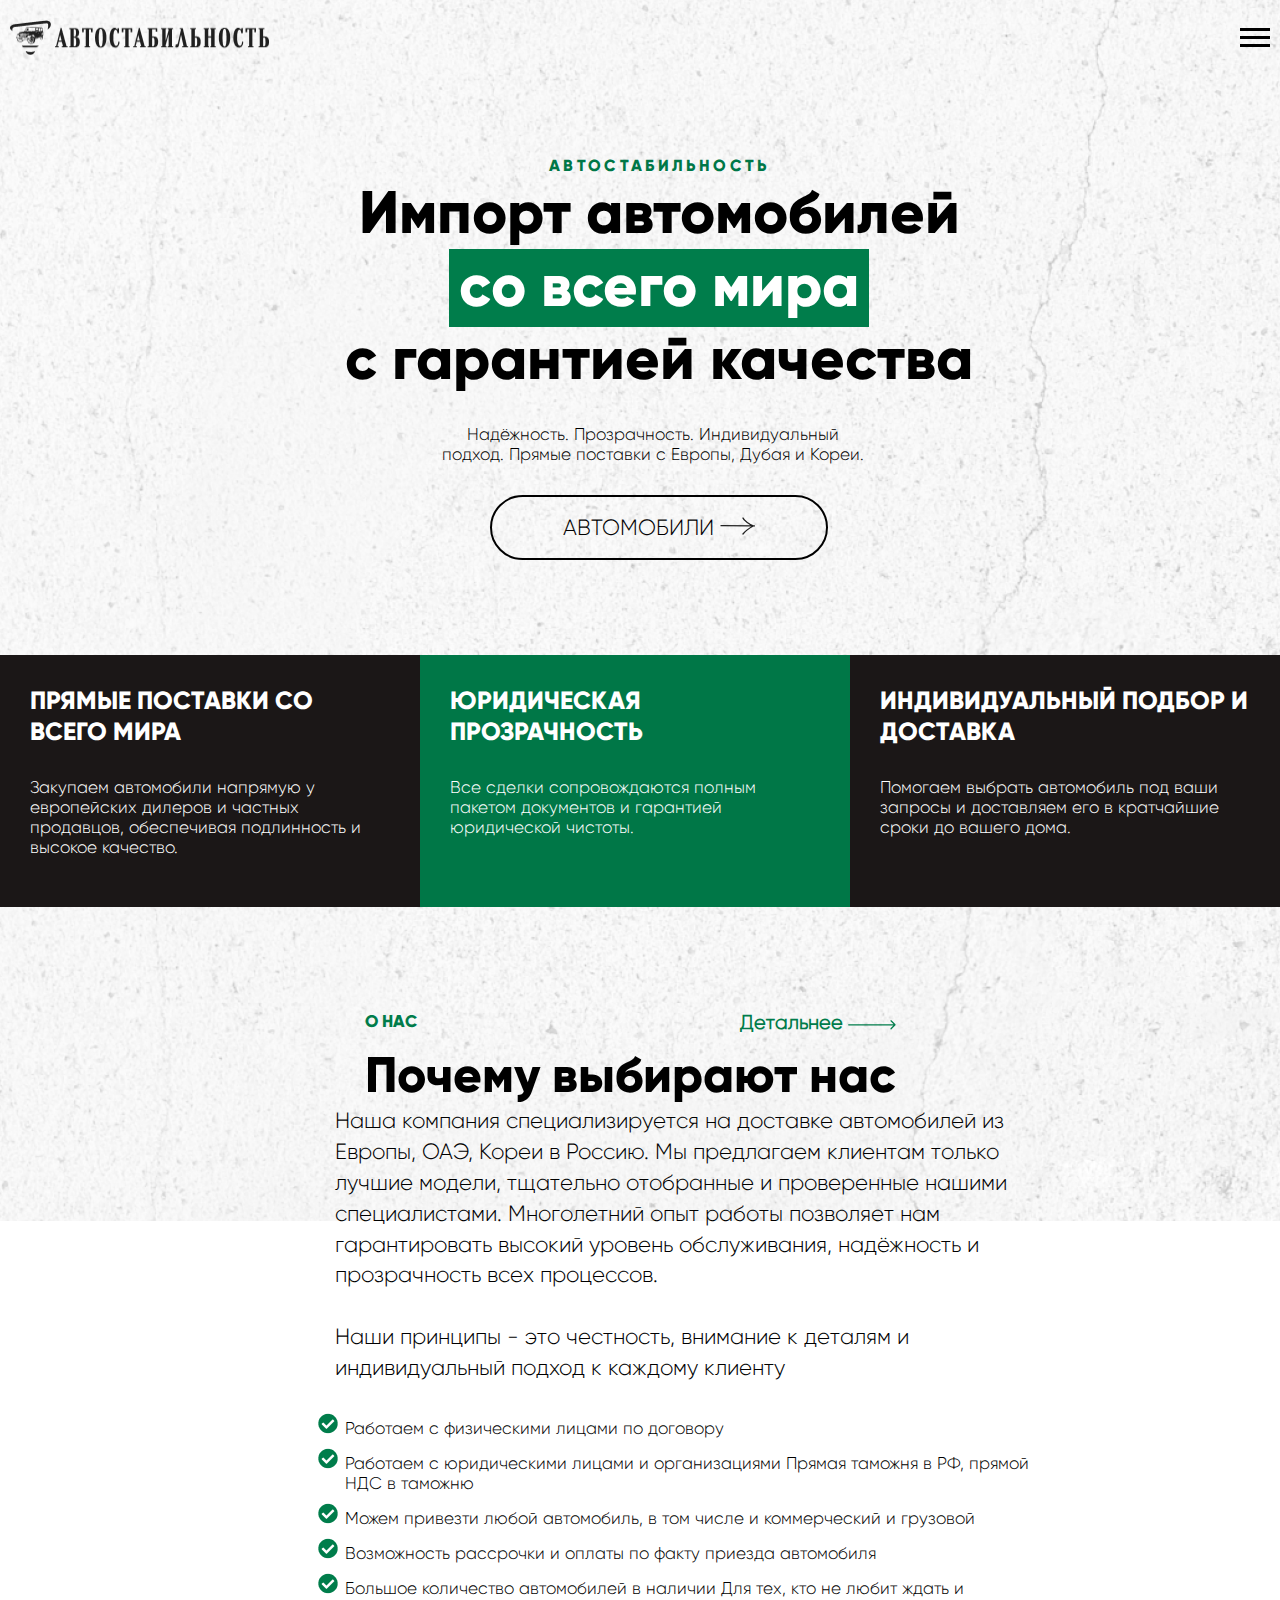
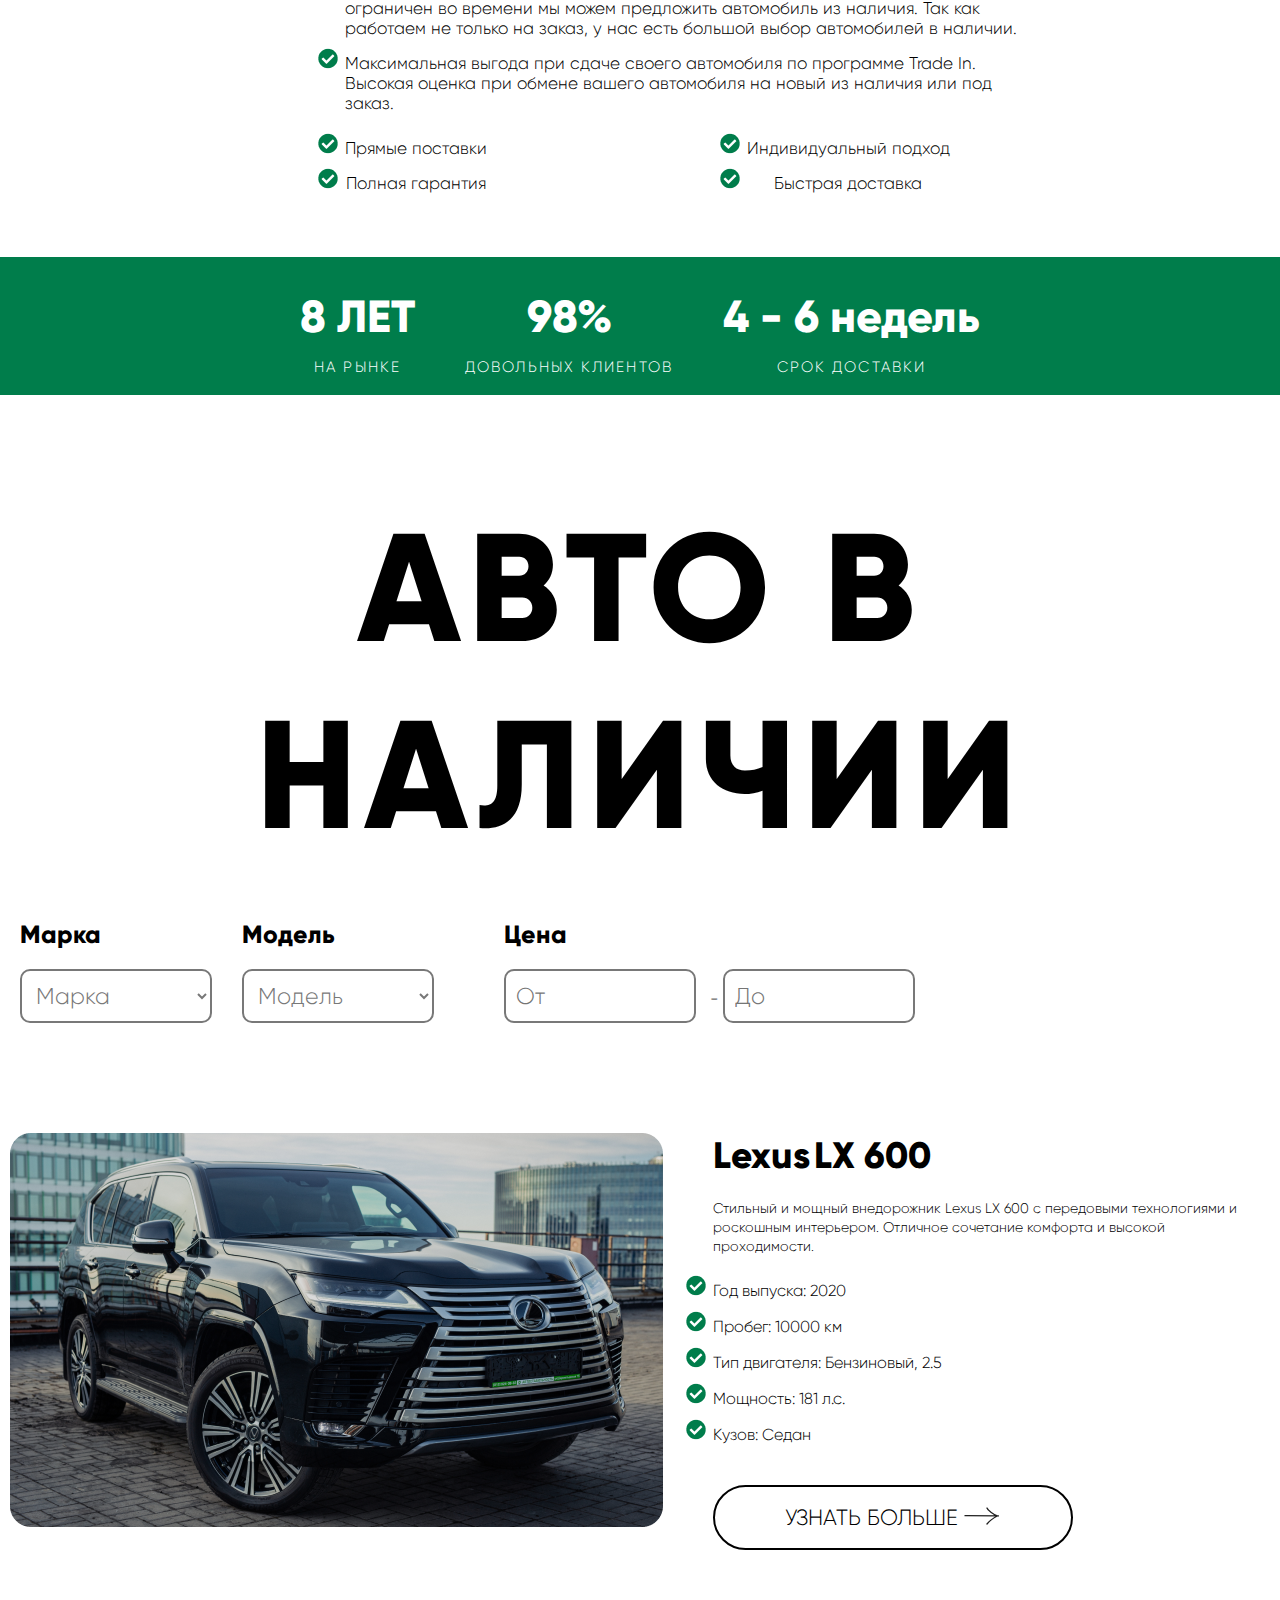
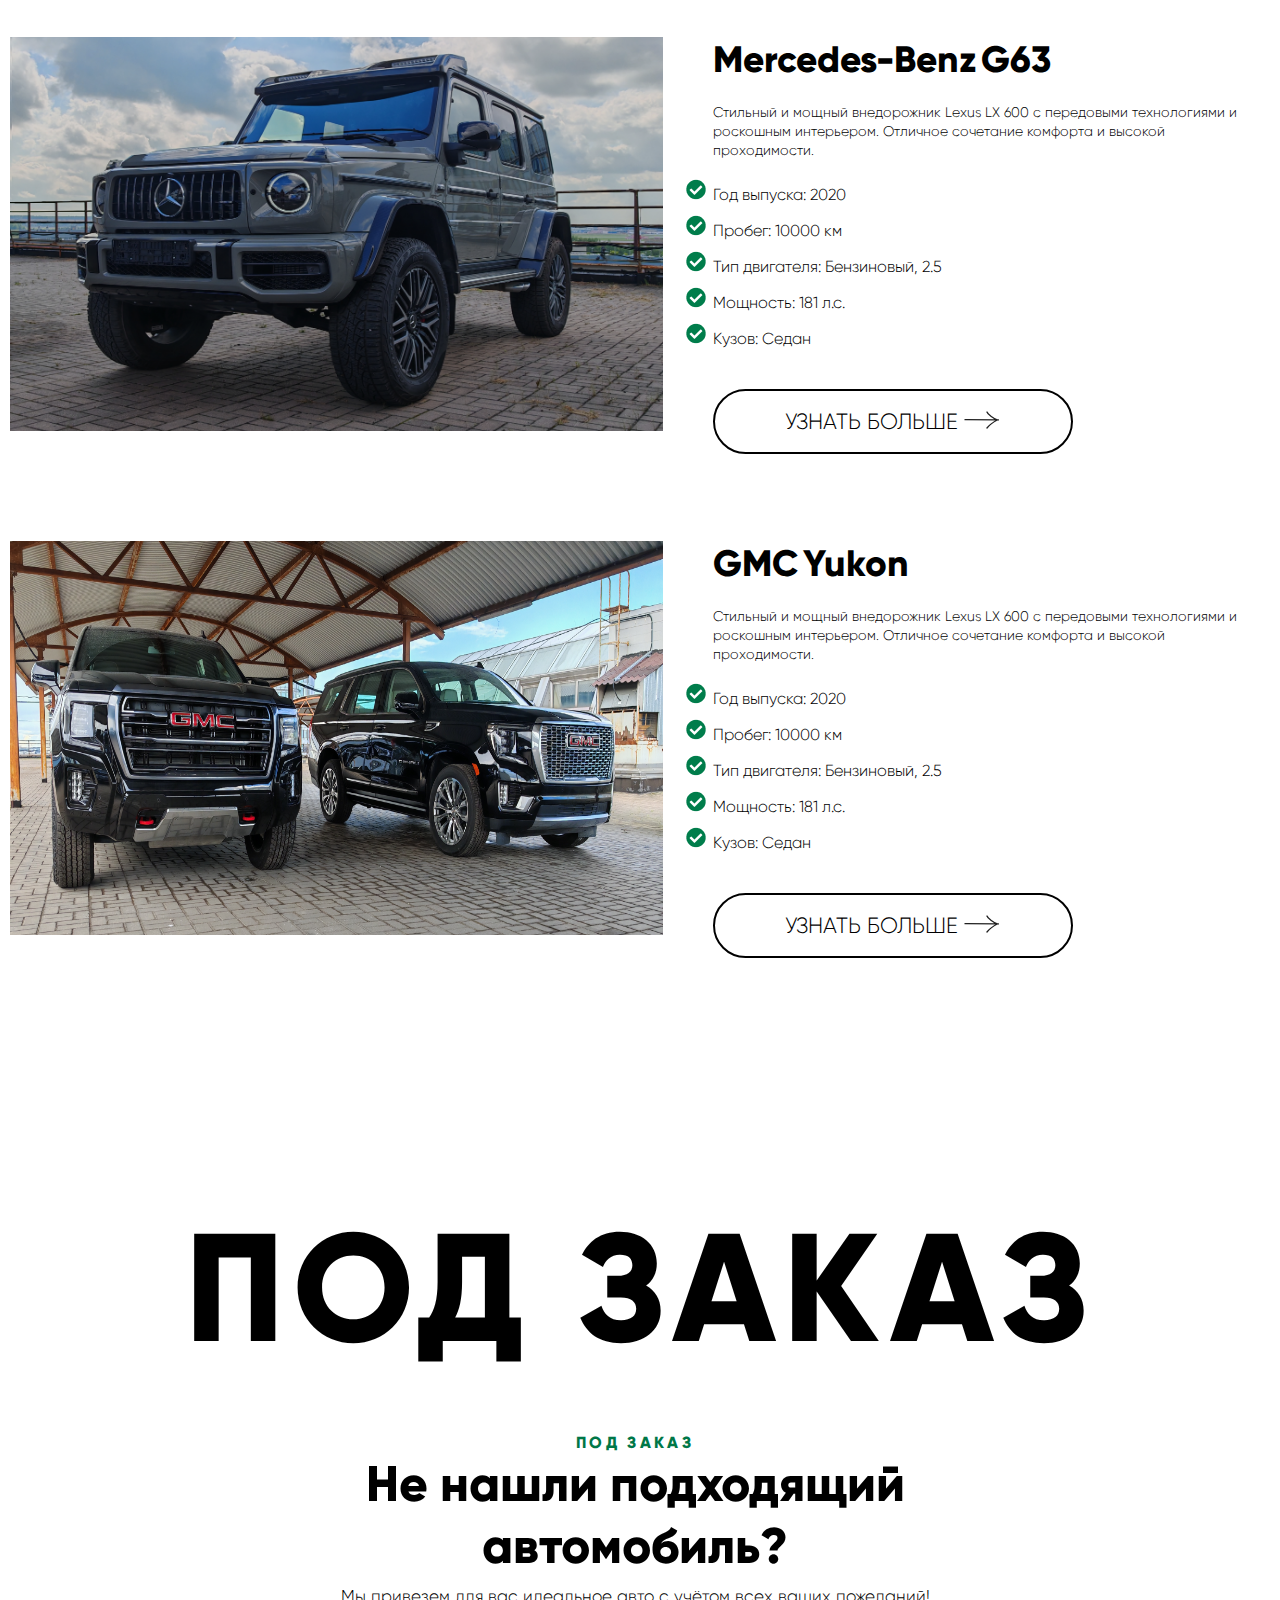
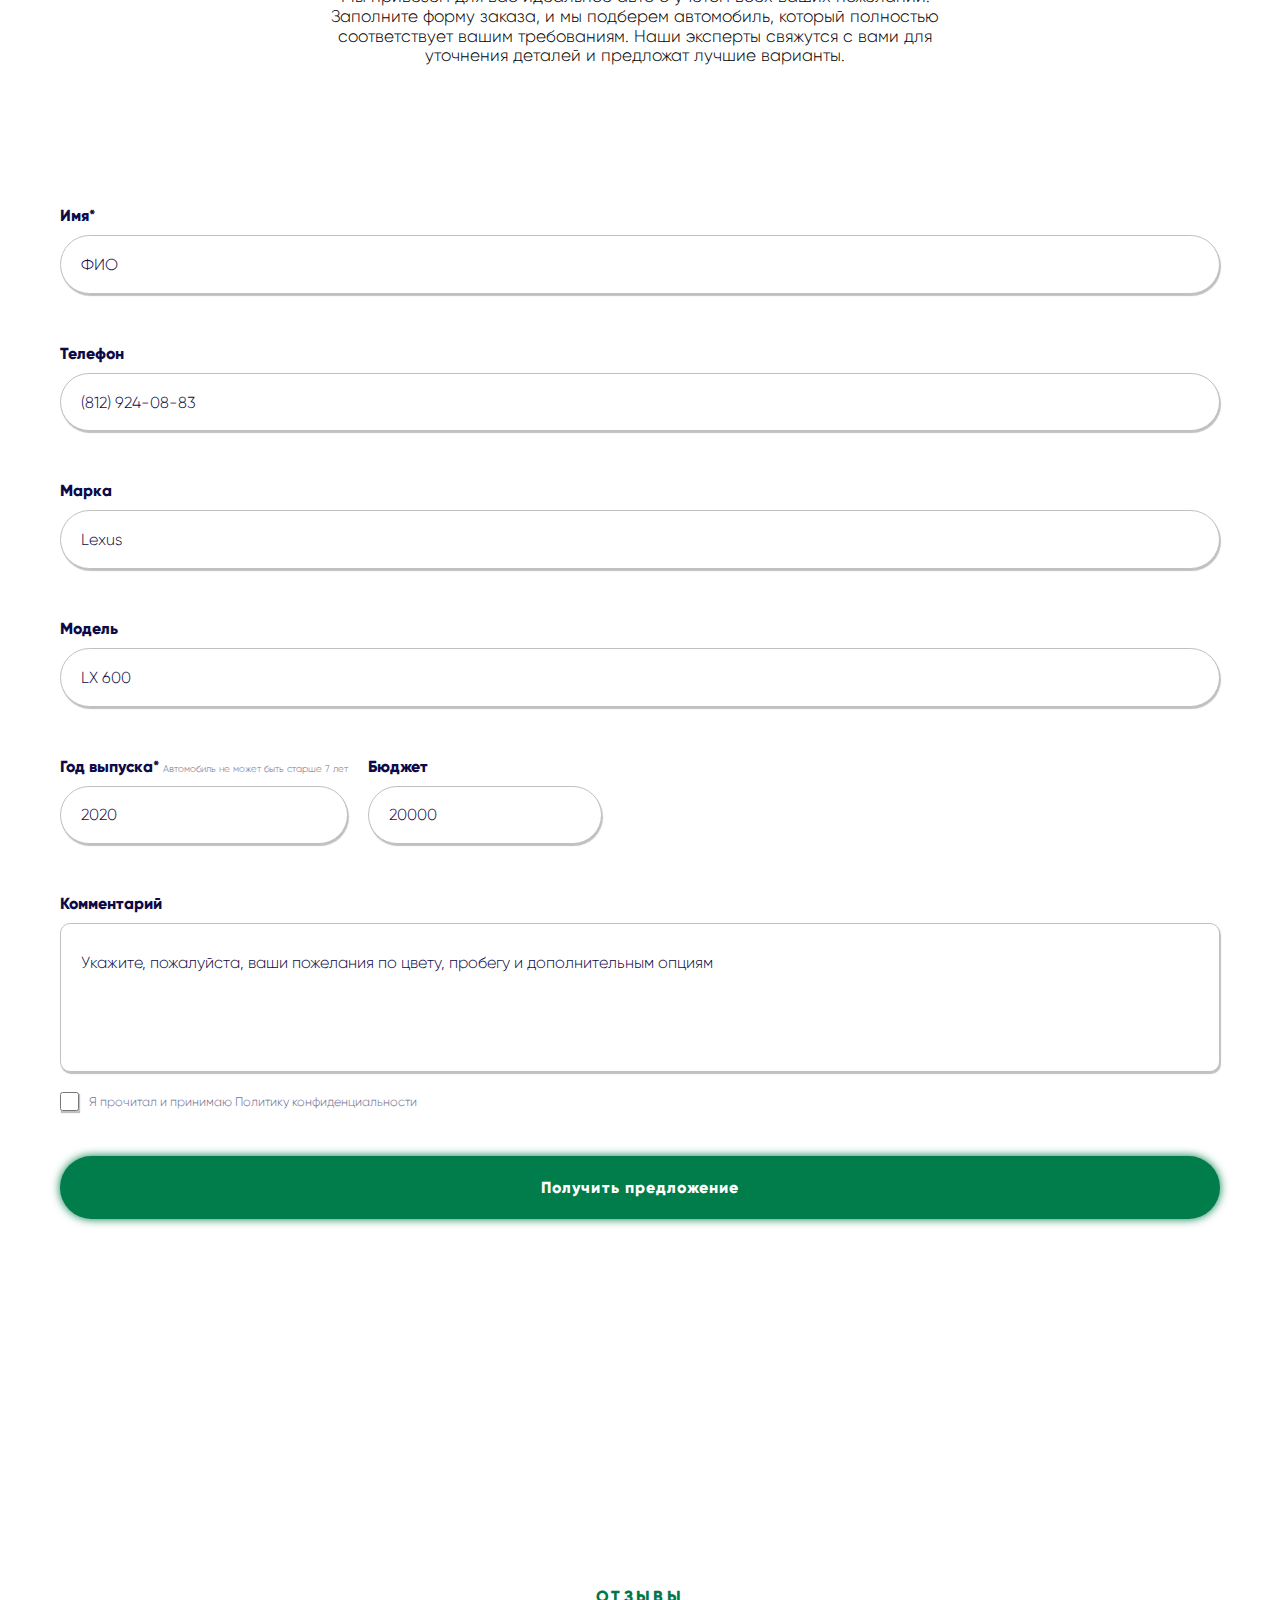
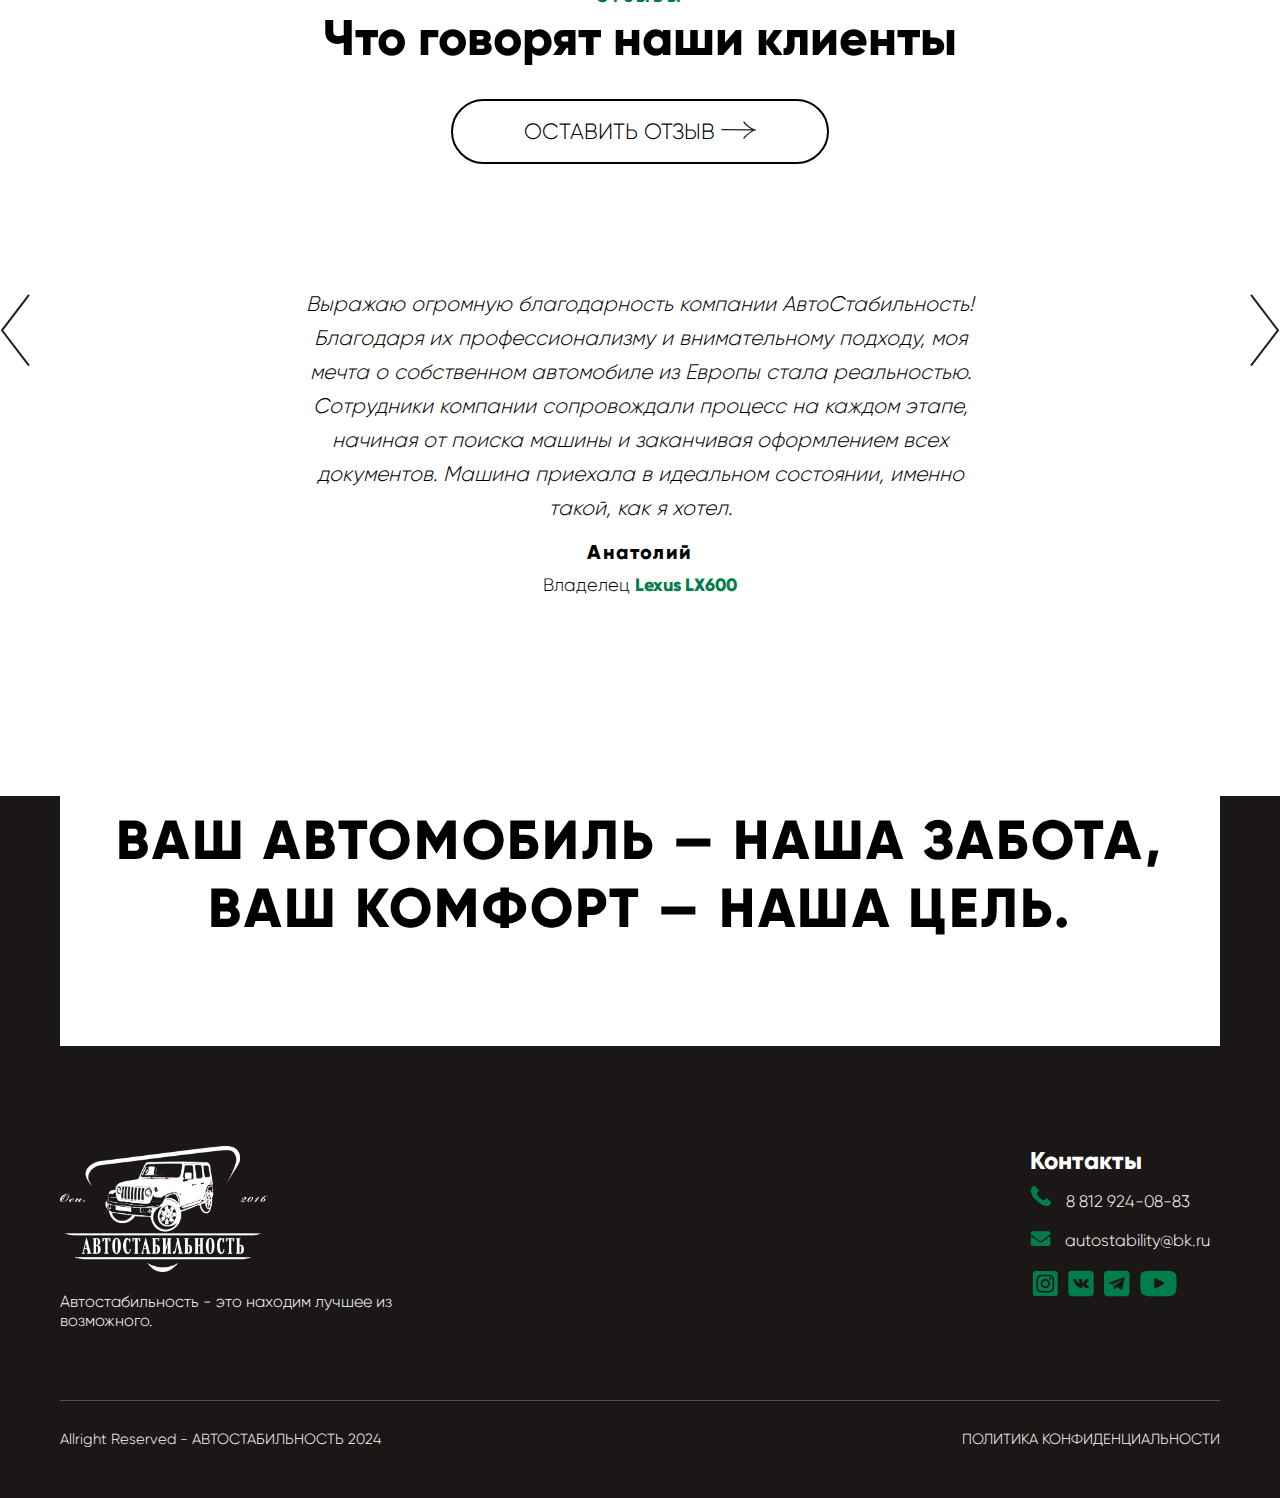
==== commit 3c481c03: "project done" ====
--- a/index.html
+++ b/index.html
@@ -27,8 +27,7 @@
                             <li><a href="index.html">Главная</a></li>
                             <li><a href="about.html">О Нас</a></li>
                             <li><a href="cars-list.html">Авто в наличии</a></li>
-                            <li><a href="index.html#path">Авто в пути</a></li>
-                            <li><a href="index.html#dn">Авто под заказ</a></li>
+                            <li><a href="index.html#order">Авто под заказ</a></li>
                             <li><a href="equipment.html">Доп. оборудование</a></li>
                             <li><a href="contacts.html">Контакты</a></li>
                             <li><a href="index.html#review">Отзывы</a></li>
@@ -211,7 +210,7 @@
 
         <section class="order-cars">
             <div class="order-container">
-                <h1 class="cars-up-text" id="dn">
+                <h1 class="cars-up-text" id="order">
                     Под заказ
                 </h1>
 
@@ -234,7 +233,7 @@
 
                 <div class="container">
                     <div class="order-form">
-                        <form action="" method="POST" class="form" id="order-form">
+                        <form action="send-mail.php" method="POST" class="form" id="order-form">
                             <div class="order-col4">
                                 <div class="inputs">
                                     <label for="name">Имя*</label>
@@ -268,13 +267,13 @@
                     
                                 <div class="inputs">
                                     <label for="budget">Бюджет</label>
-                                    <input id="budget" placeholder="Укажите бюджет" type="number" name="budget" />
+                                    <input id="budget" placeholder="20000" type="number" name="budget" />
                                 </div>
                             </div>
                             
                             <div class="inputs inp-comment">
                                 <label for="comment">Комментарий</label>
-                                <input id="comment" placeholder="Если у вас есть дополнительные пожелания, пожалуйста, укажите их здесь." type="text" name="comment" />
+                                <input id="comment" placeholder="Укажите, пожалуйста, ваши пожелания по цвету, пробегу и дополнительным опциям" type="text" name="comment" />
                             </div>
                     
                             <div class="order-checkbox">
@@ -351,36 +350,6 @@
                                 </p>
                             </div>
                         </div>
-
-                        <div class="rev-block1 rev-blocks">
-                            <span class="review-span">
-                                TEST(2) огромную благодарность компании АвтоСтабильность! Благодаря их профессионализму и внимательному подходу, моя мечта о собственном автомобиле из Европы стала реальностью. Сотрудники компании сопровождали процесс на каждом этапе, начиная от поиска машины и заканчивая оформлением всех документов. Машина приехала в идеальном состоянии, именно такой, как я хотел.
-                            </span>
-    
-                            <div class="data-review">
-                                <span class="name-person">
-                                    Толя тест
-                                </span>
-                                <p>
-                                    Владелец <span class="person-car">Lexus LX600</span>
-                                </p>
-                            </div>
-                        </div>
-    
-                        <div class="rev-block2 rev-blocks">
-                            <span class="review-span">
-                                TEST(1) – это настоящие профессионалы своего дела! Заказывал у них пригон автомобиля из Кореи, и остался в полном восторге. Все мои пожелания были учтены, и мне нашли отличный автомобиль с минимальным пробегом и полным пакетом документов. Постоянно держали меня в курсе процесса, а также помогли с таможней и регистрацией. Сервис высочайшего уровня, однозначно буду рекомендовать друзьям и знакомым!
-                            </span>
-    
-                            <div class="data-review">
-                                <span class="name-person">
-                                    Владимир
-                                </span>
-                                <p>
-                                    Владелец <span class="person-car">Mercedes-Benz G-Class</span>
-                                </p>
-                            </div>
-                        </div>
                     </div>
                 </div>
             </div>
@@ -398,7 +367,7 @@
             <div class="footer-data">
                 <div class="foot-logo">
                     <img src="img/logo-footer.png" />
-                    <span>Наши принципы - это честность, внимание к деталям и индивидуальный подход к каждому клиенту.</span>
+                    <span>Автостабильность - это находим лучшее из возможного.</span>
                 </div>
 
                 <div class="foot-contacts">
@@ -443,5 +412,6 @@
     </footer>
 
     <script src="js/script.js" type="text/javascript"></script>
+    <script src="js/header-modal.js"></script>
 </body>
 </html>--- a/css/style.css
+++ b/css/style.css
@@ -857,7 +857,7 @@
 
 /*ABOUT-BACK*/
 .about-back {
-    background: url('/img/aboutback.png');
+    background: url('../img/aboutback.png');
     
     background-repeat: no-repeat; 
     background-position: center;
@@ -928,7 +928,7 @@
 
 .cars-list2-text {
     position: relative;
-    bottom: 210px;
+    bottom: 110px;
 }
 
 .cars-list2-text svg {
--- a/css/media.css
+++ b/css/media.css
@@ -42,13 +42,13 @@
     }
 
     .menu-modal ul li {
-        margin: 15px 0;
+        margin: 13px 0;
     }
 
     .menu-modal ul li a {
         text-decoration: none;
         color: white;
-        font-size: 30px;
+        font-size: 25px;
         font-family: 'GilroyBold';
         font-weight: bold;
         transition: color 0.3s ease;
@@ -60,27 +60,27 @@
 
     .menu-modal .social-links {
         display: block;
-        margin-top: 150px;
+        margin-top: 20px;
         margin-left: 30px;
 
         color: #fff;
-        max-width: 250px;
+        max-width: 210px;
     }
 
     .menu-modal .social-links span {
-        font-size: 30px;
+        font-size: 25px;
         font-family: 'GilroyBold';
     }
 
     .menu-modal .social-links img {
+        width: 25px;
+        height: 25px;
+        position: relative;
+        right: 50px;
+    }
+
+    #yt-icon {
         width: 40px;
-        height: 40px;
-        position: relative;
-        right: 35px;
-    }
-
-    #yt-icon {
-        width: 60px;
     }
 
     .link-cont {
@@ -285,6 +285,31 @@
     .abb-all {
         height: 250px;
     }
+
+    .cars-list2-text {
+        margin-top: 200px;
+    }
+
+    .cars-list2-text svg {
+        display: none;
+    }
+
+    .cars-list2 h1 {
+        font-size: 40px;
+    }
+
+    .cars2-up-text {
+        display: none;
+    }
+
+    .order-text {
+        margin-top: -100px;
+    }
+
+    .eq-text h1 {
+        font-size: 80px;
+        line-height: 1;
+    }
 }
 
 
@@ -411,6 +436,62 @@
 
     .abb-all {
         margin-top: 8%;
+    }
+
+    .cars-list2-black {
+        margin-top: -250px;
+    }
+
+    .cars-list2-text {
+        margin-top: 100px;
+    }
+
+    .car2-menu p {
+        font-size: 40px;
+        text-align: right;
+    }
+
+    .cars2-btn a {
+        font-size: 15px;
+    }
+
+    .cars2-btn svg { display: none; }
+
+    .cart2-data {
+        max-width: 250px;
+    }
+
+    .cars2-name h1 {
+        font-size: 40px;
+    }
+
+    .cars2-name {
+        display: flex;
+        flex-direction: column;
+        text-align: center;
+    }
+
+    .thumbnail {
+        display: none;
+    }
+
+    .modal-image {
+        width: 100%;
+        height: 100%;
+        object-fit: cover;
+        border-radius: 8px;
+    }
+
+    .eq-text h1 {
+        font-size: 50px;
+        line-height: 1;
+    }
+
+    .list-products {
+        display: grid;
+        grid-template-columns: auto;
+        justify-content: center;
+        text-align: center;
     }
 }
 
@@ -451,7 +532,7 @@
         width: 350px;
         text-align: left;
         position: relative;
-        left: -0px;
+        left: 10px;
     }
 
     .right-side span {
@@ -503,6 +584,10 @@
     }
 
 
+    .cars-list2-black {
+        margin-top: -250px;
+    }
+
     /*FOOTER*/
     .footer-up-text h1 {
         font-size: 20px;
@@ -541,4 +626,40 @@
     .cars-up-text {
         font-size: 25px;
     }
+
+    .abb-all {
+        height: 300px;
+    }
+
+    .form {
+        padding: 40px 0px 0px 0px;
+    }
+
+    .car2-menu p {
+        font-size: 25px;
+    }
+
+    .cars2-btn a {
+        font-size: 10px;
+    }
+
+    .cart2-data li {
+        font-size: 13px;
+    }
+
+    .cart2-data {
+        max-width: 160px;
+    }
+
+    .cars-list2-black {
+        margin-top: -500px;
+    }
+
+    .eq-text h1 {
+        font-size: 30px;
+    }
+
+    .eq-h1 {
+        font-size: 30px;
+    }
 }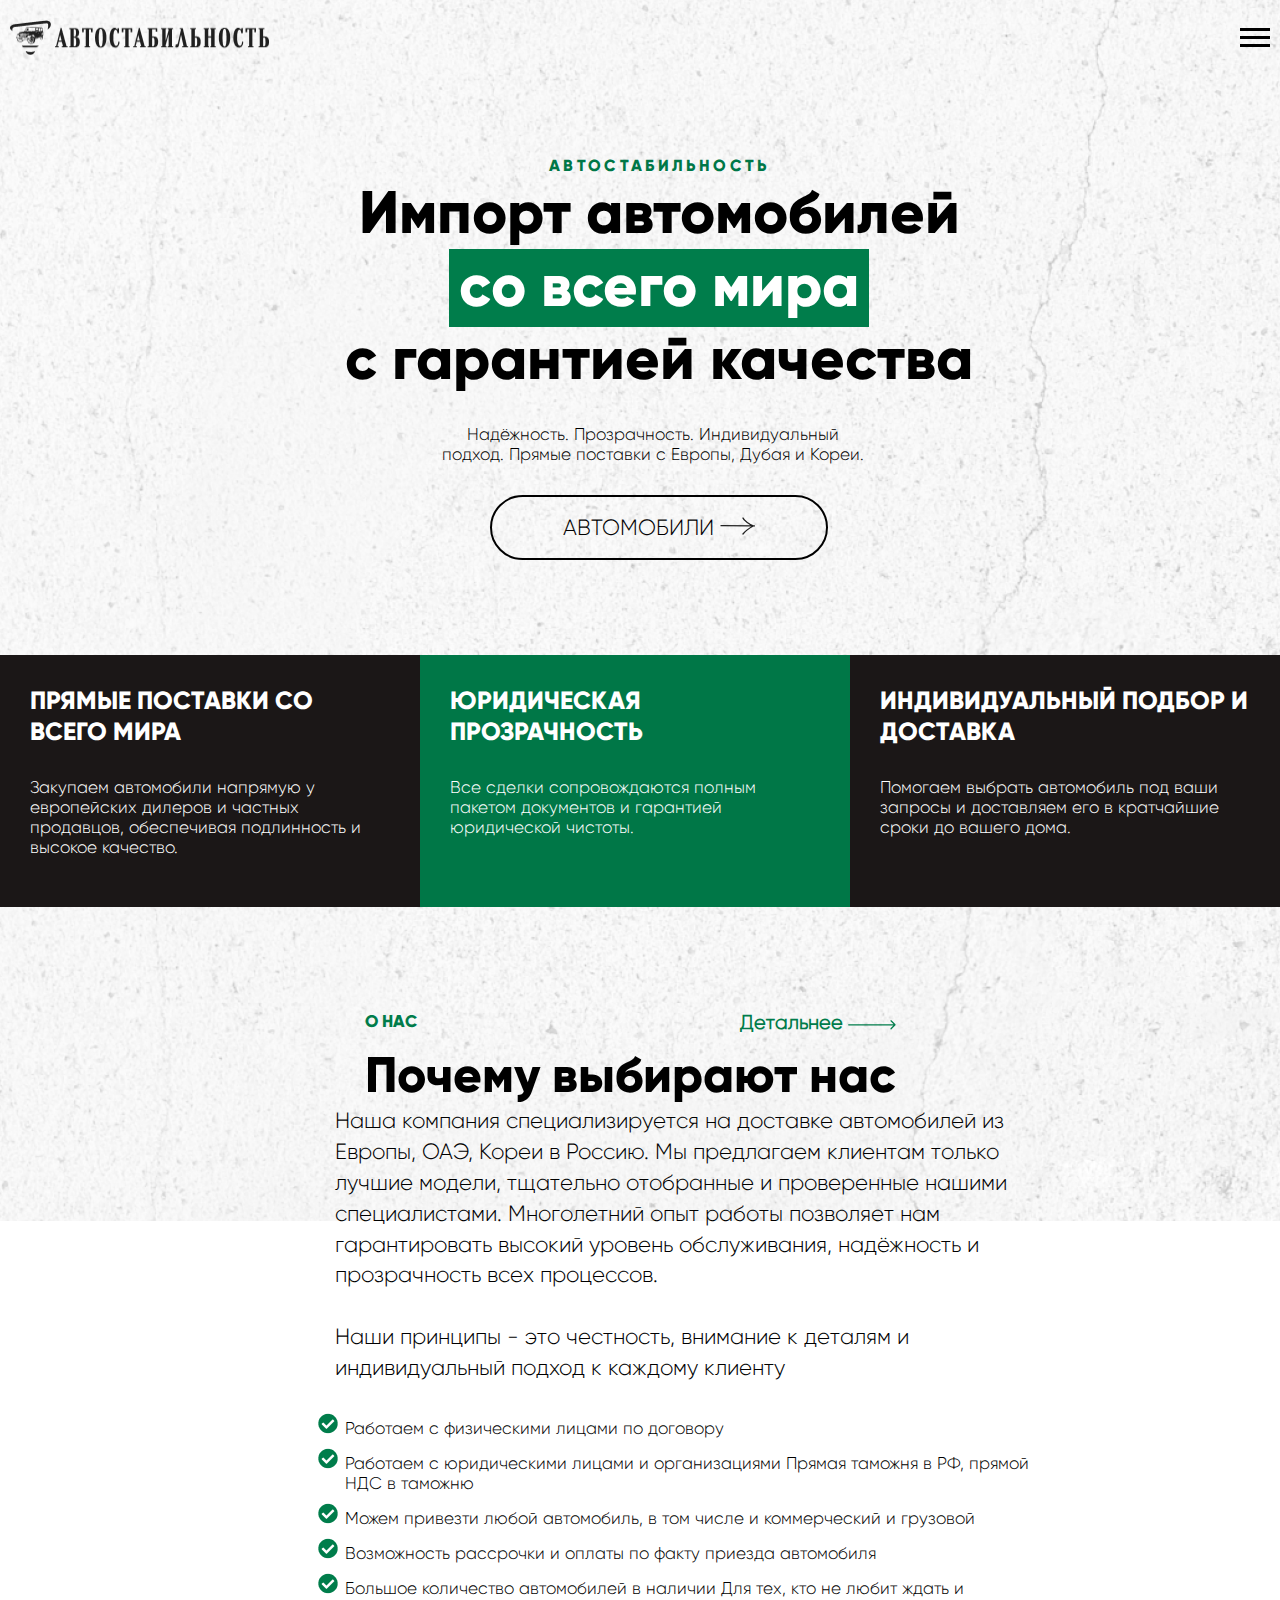
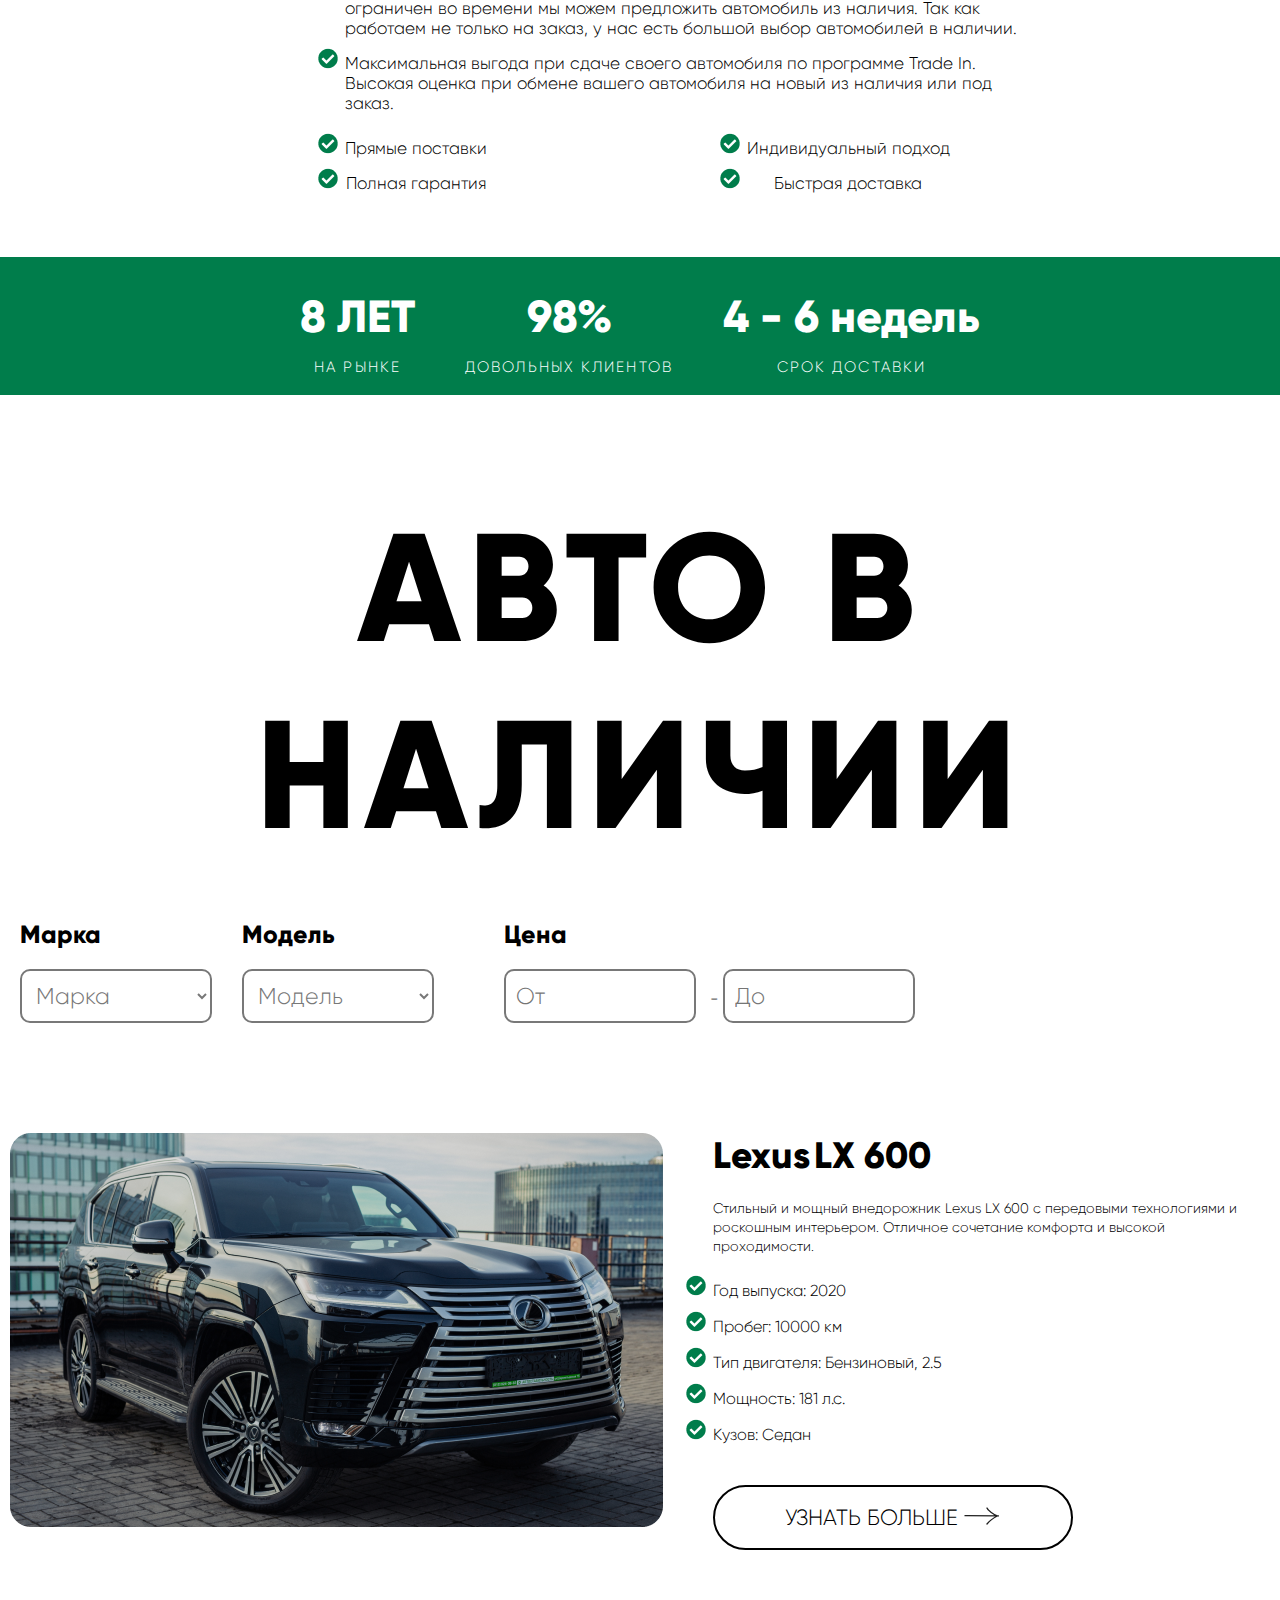
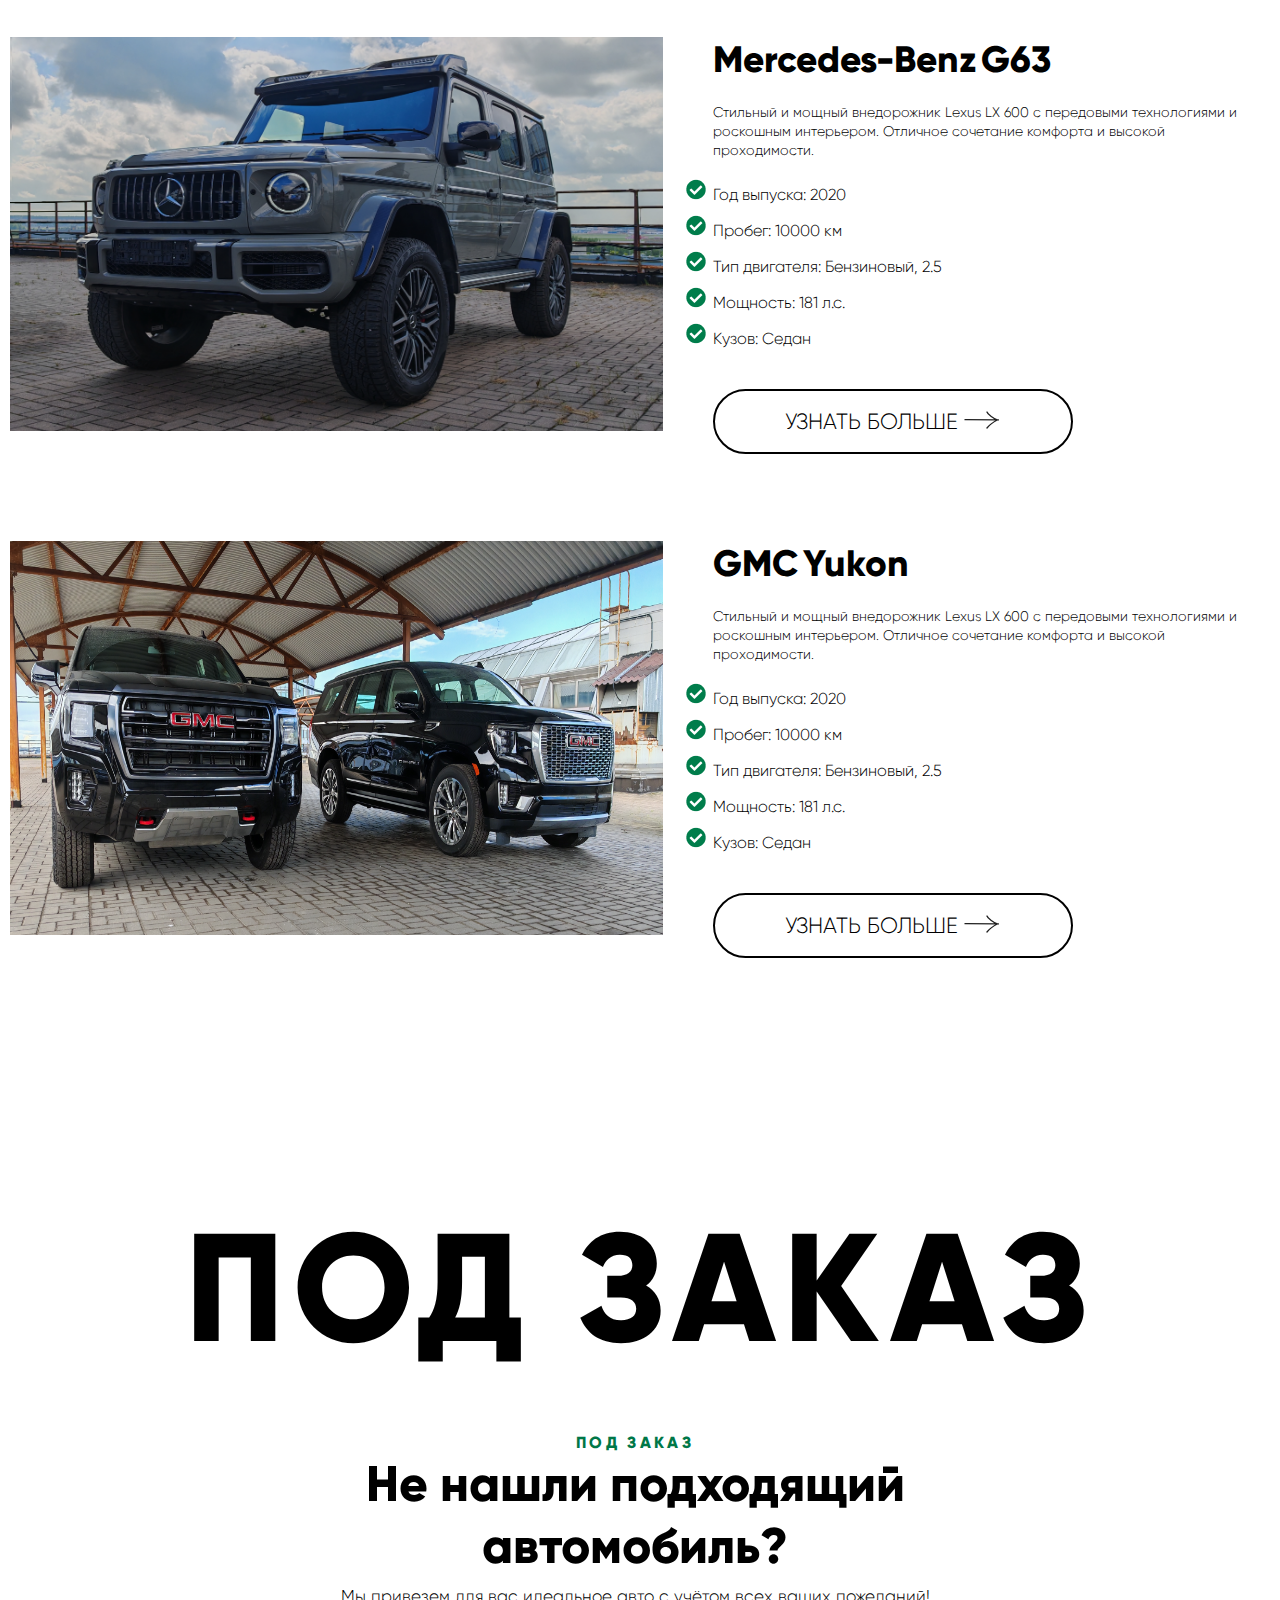
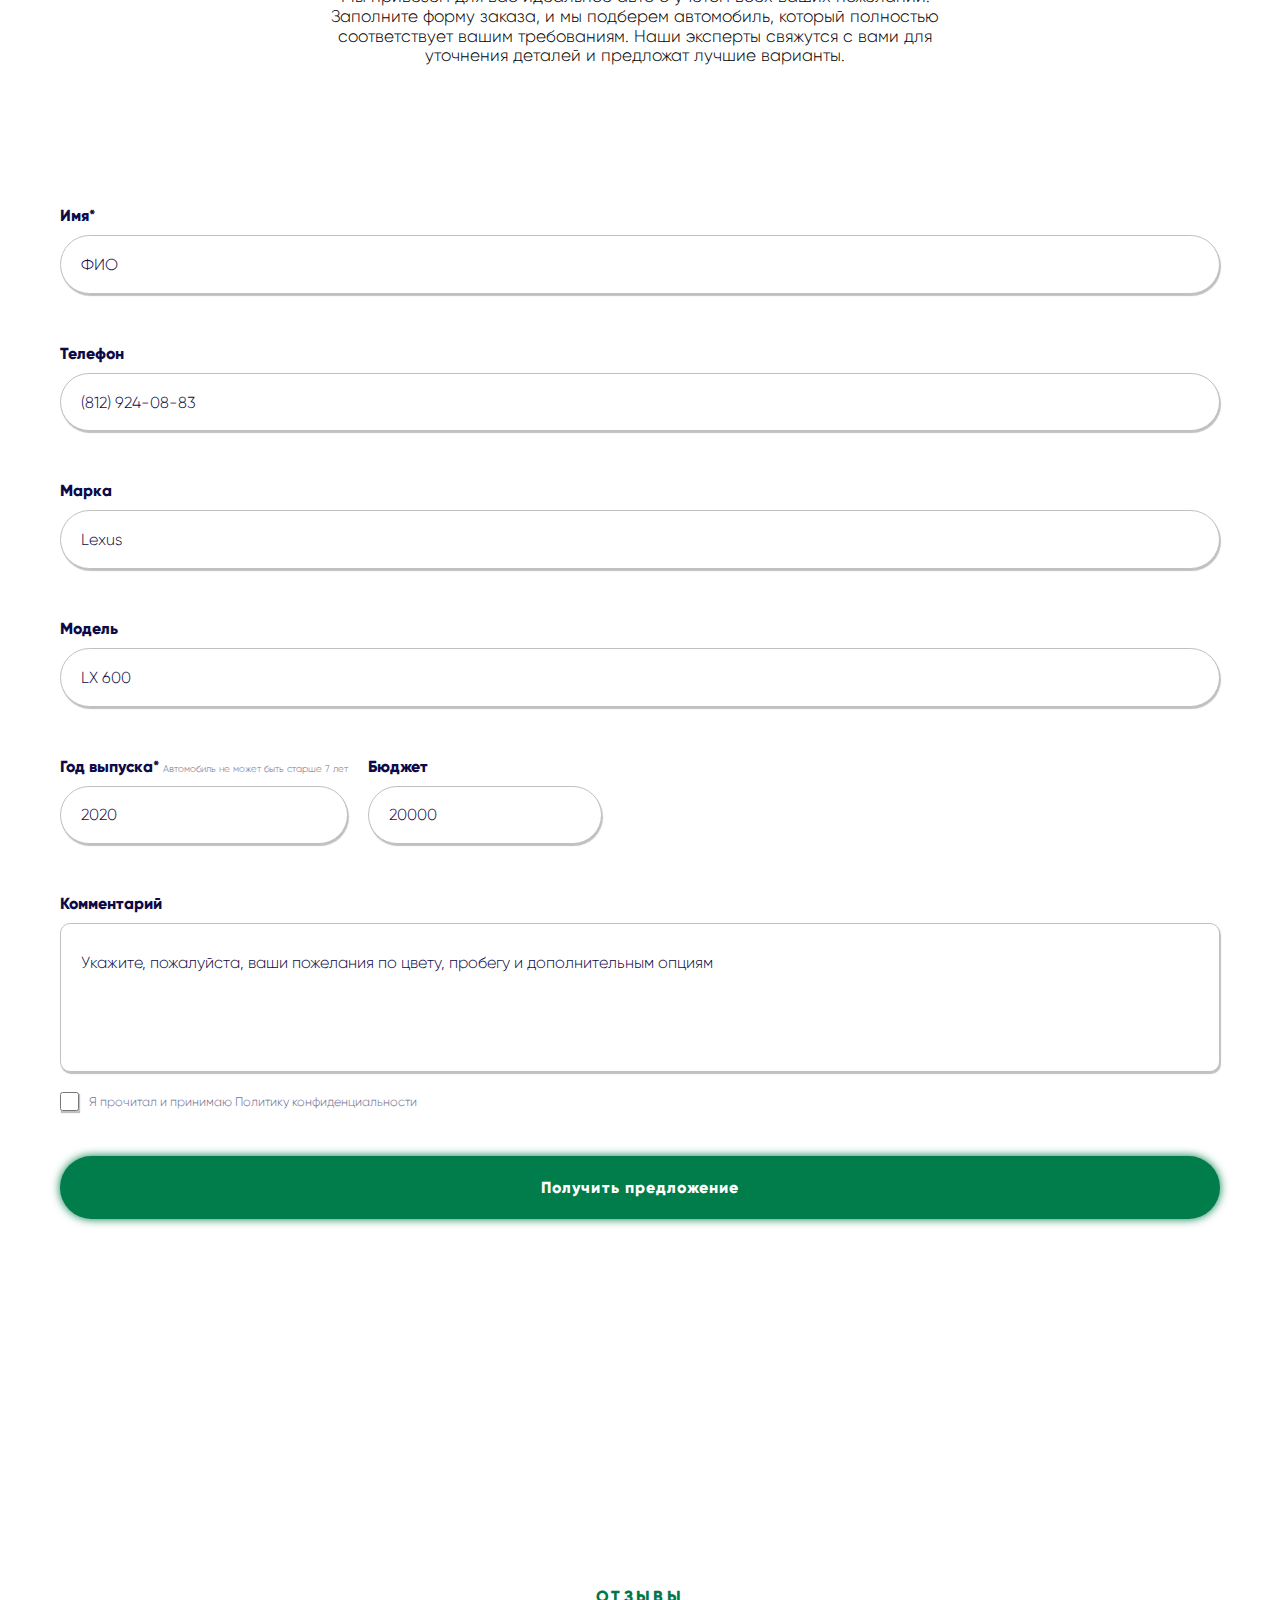
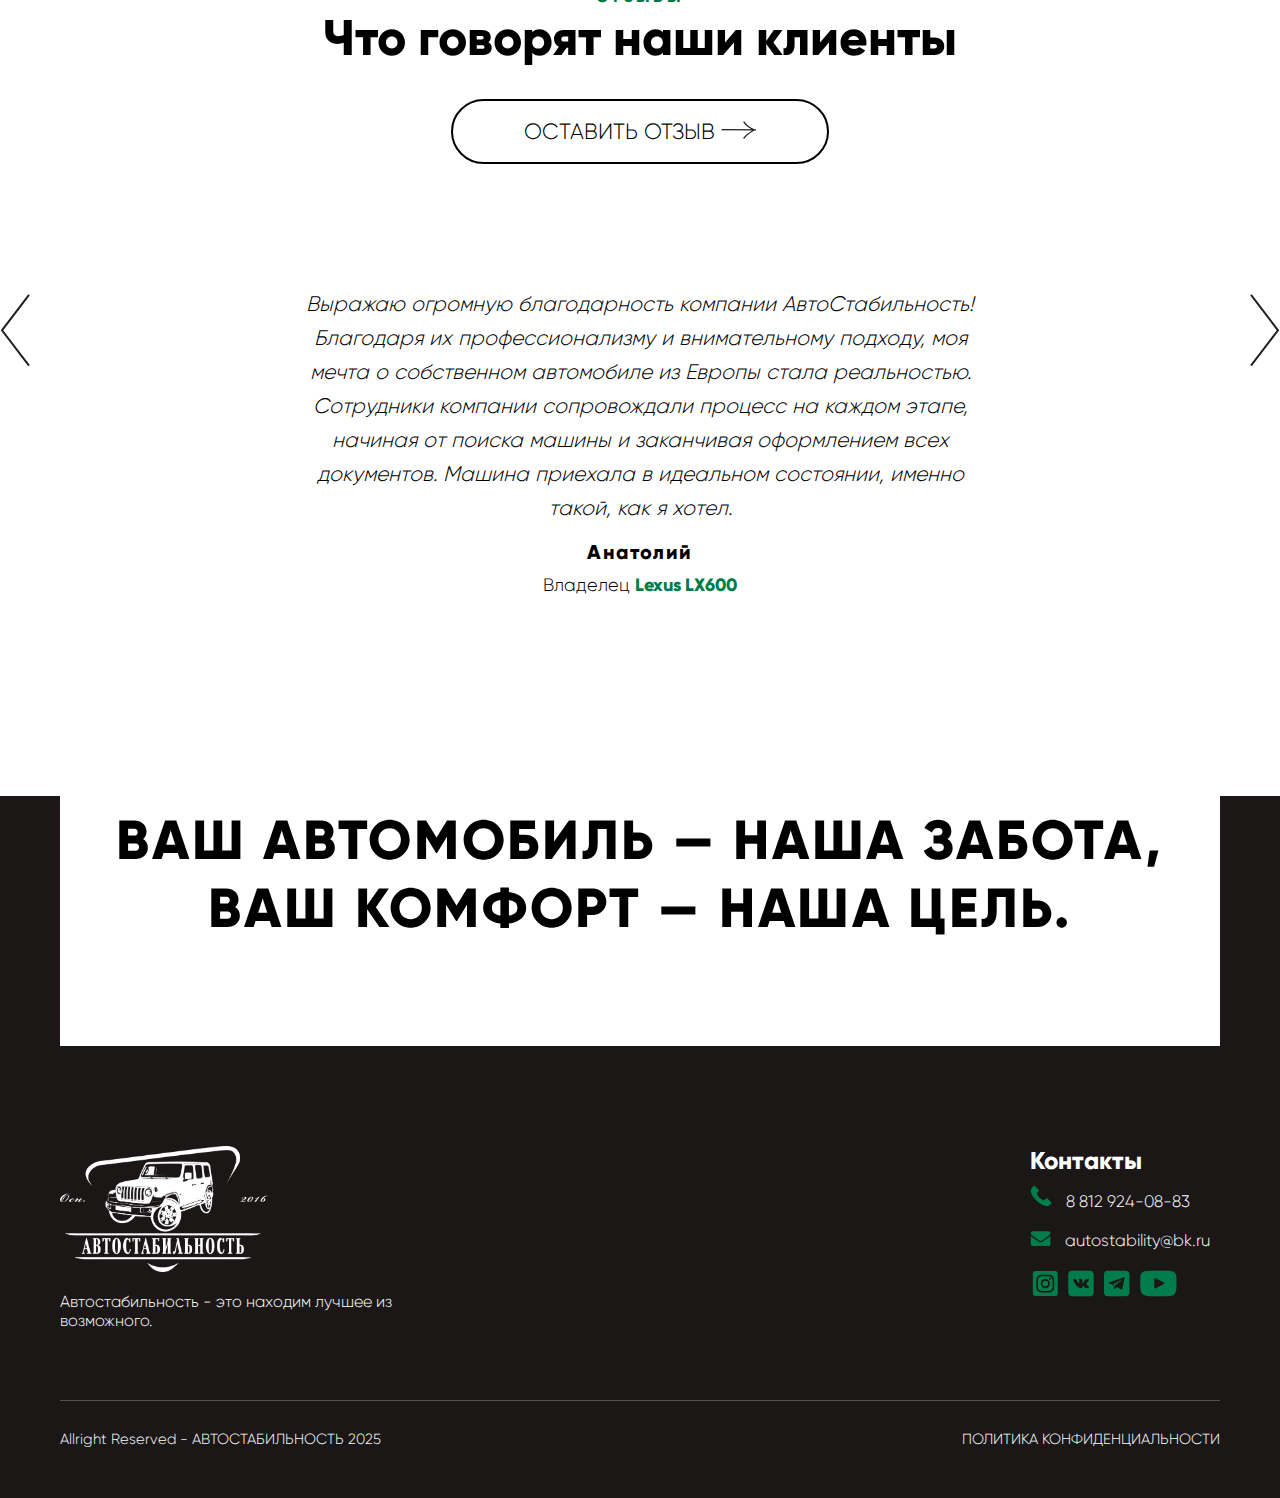
==== commit ab4e92d0: "project done" ====
--- a/index.html
+++ b/index.html
@@ -343,7 +343,7 @@
     
                             <div class="data-review">
                                 <span class="name-person">
-                                    Володя тест
+                                    Владимир
                                 </span>
                                 <p>
                                     Владелец <span class="person-car">Mercedes-Benz G-Class</span>
@@ -405,7 +405,7 @@
             <hr class="foot-linea">
 
             <div class="foot-privacy">
-                <span>Allright Reserved - АВТОСТАБИЛЬНОСТЬ 2024</span>
+                <span>Allright Reserved - АВТОСТАБИЛЬНОСТЬ 2025</span>
                 <a href="#">ПОЛИТИКА КОНФИДЕНЦИАЛЬНОСТИ</a>
             </div>
         </div>
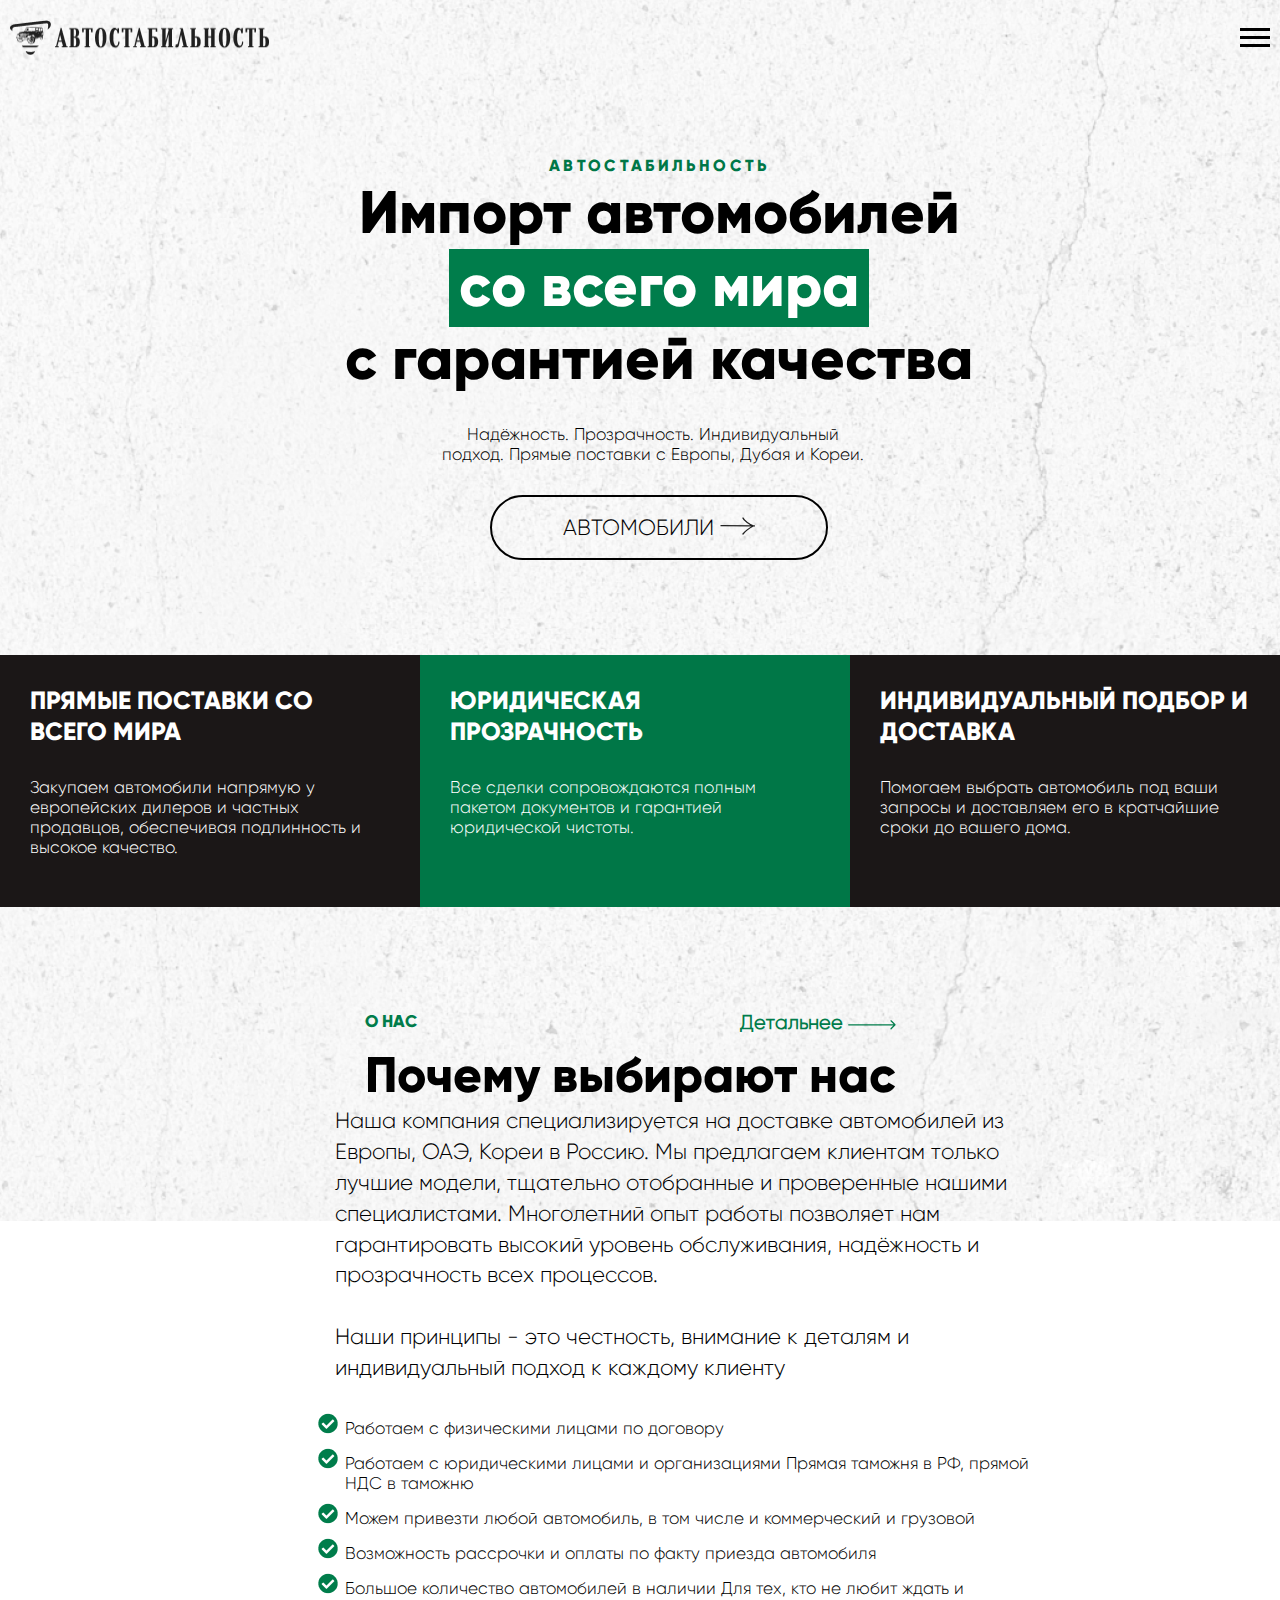
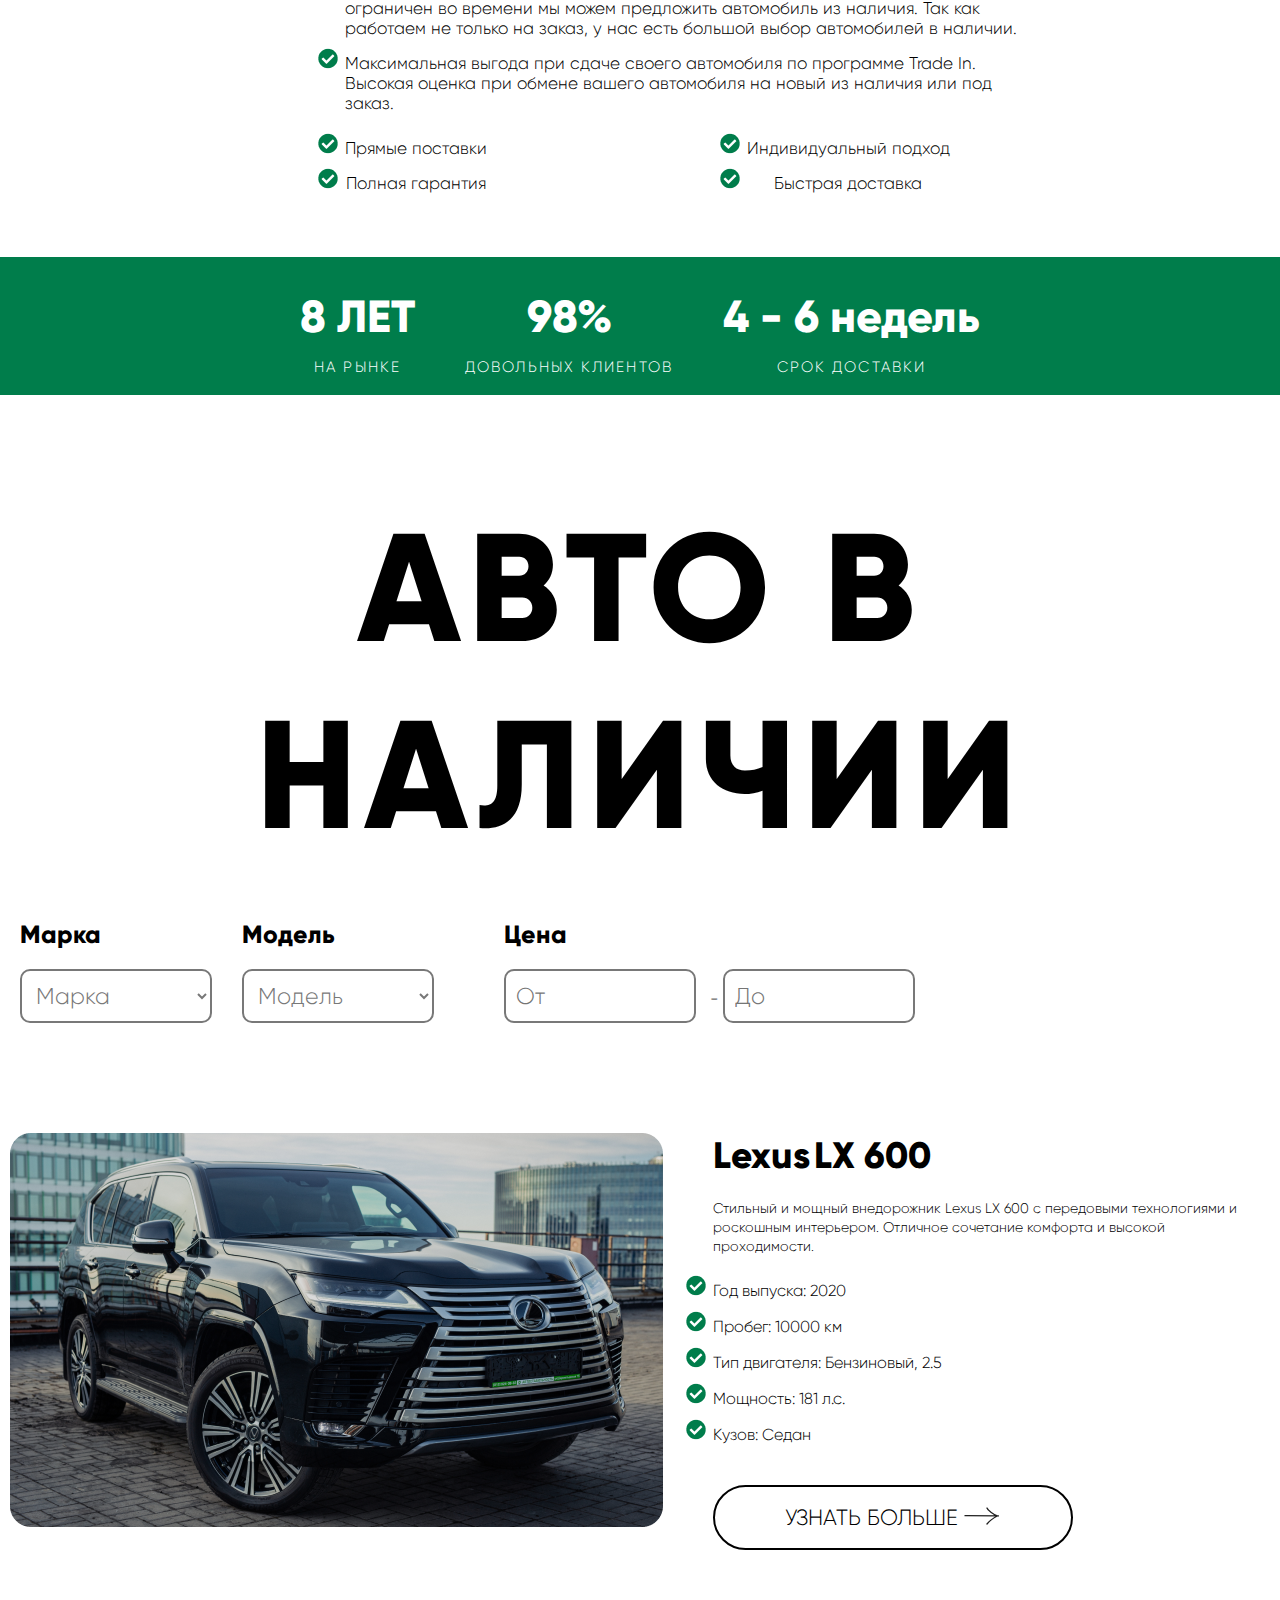
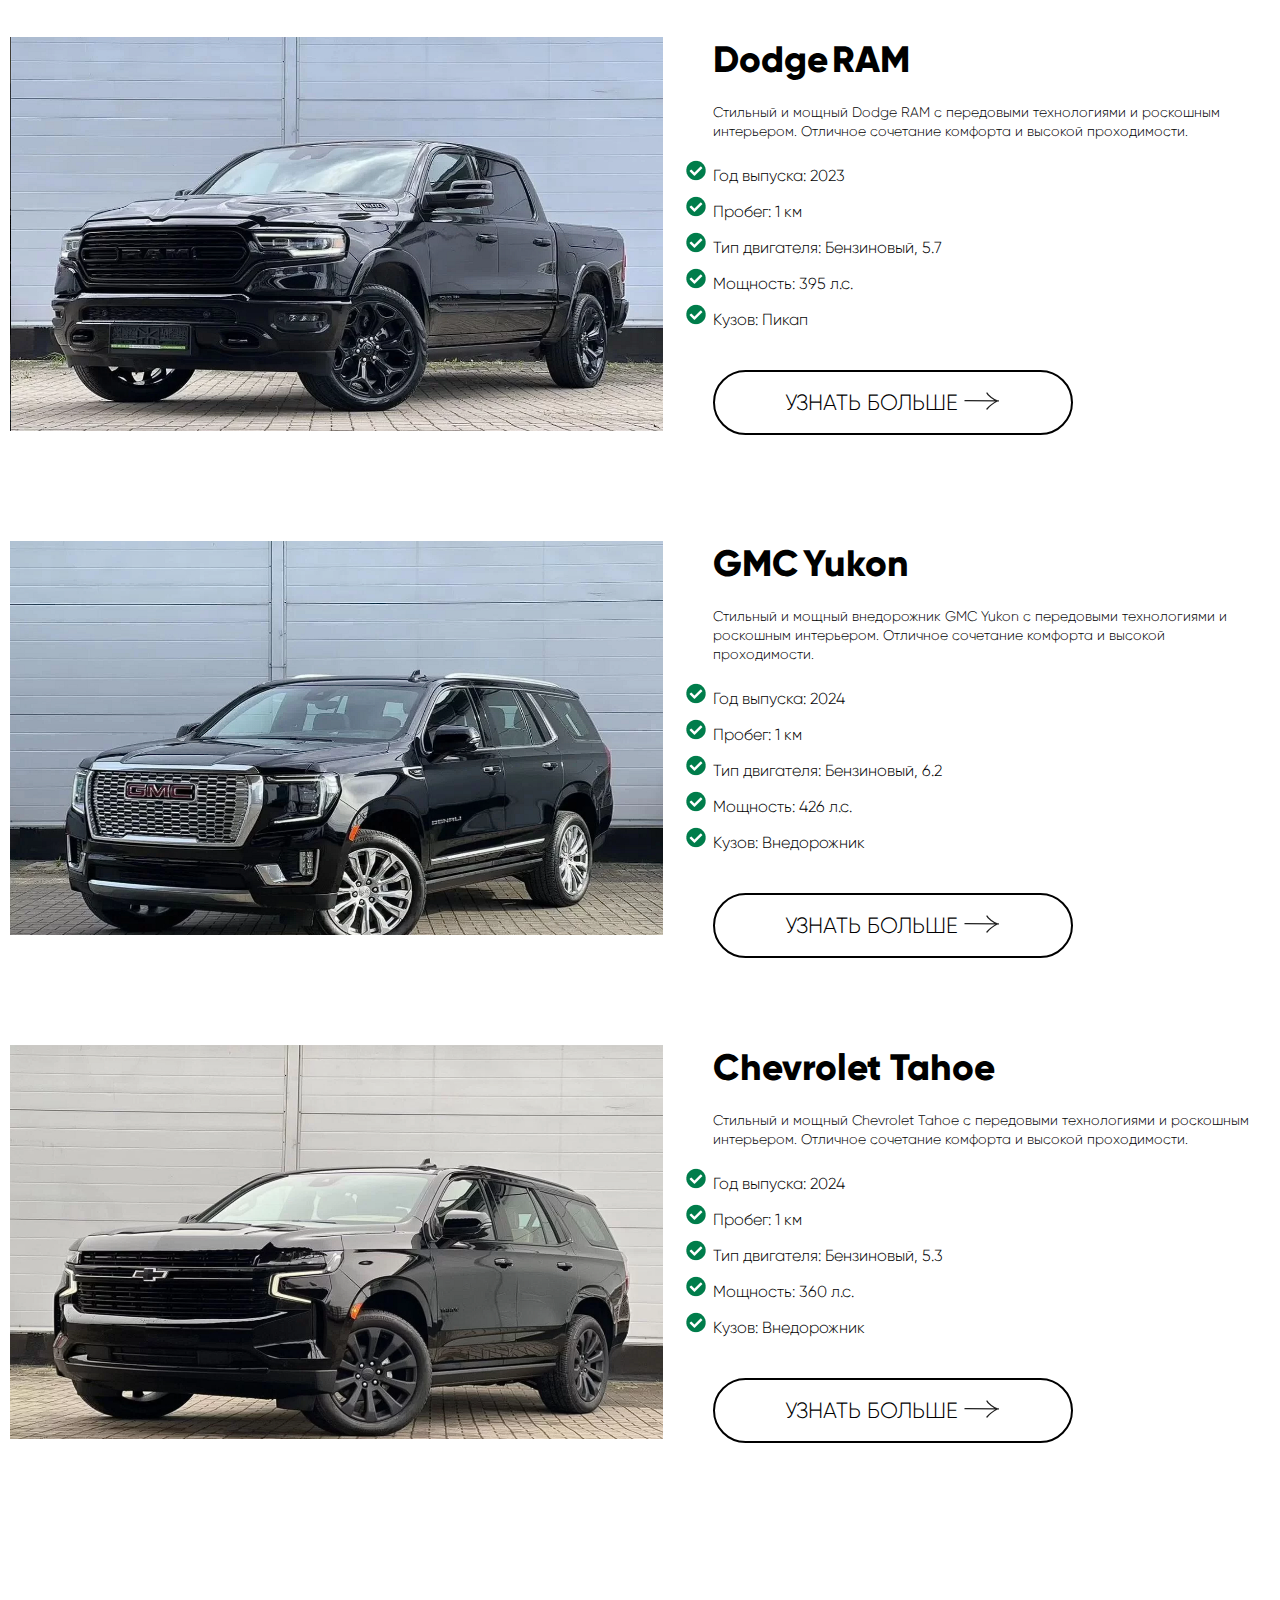
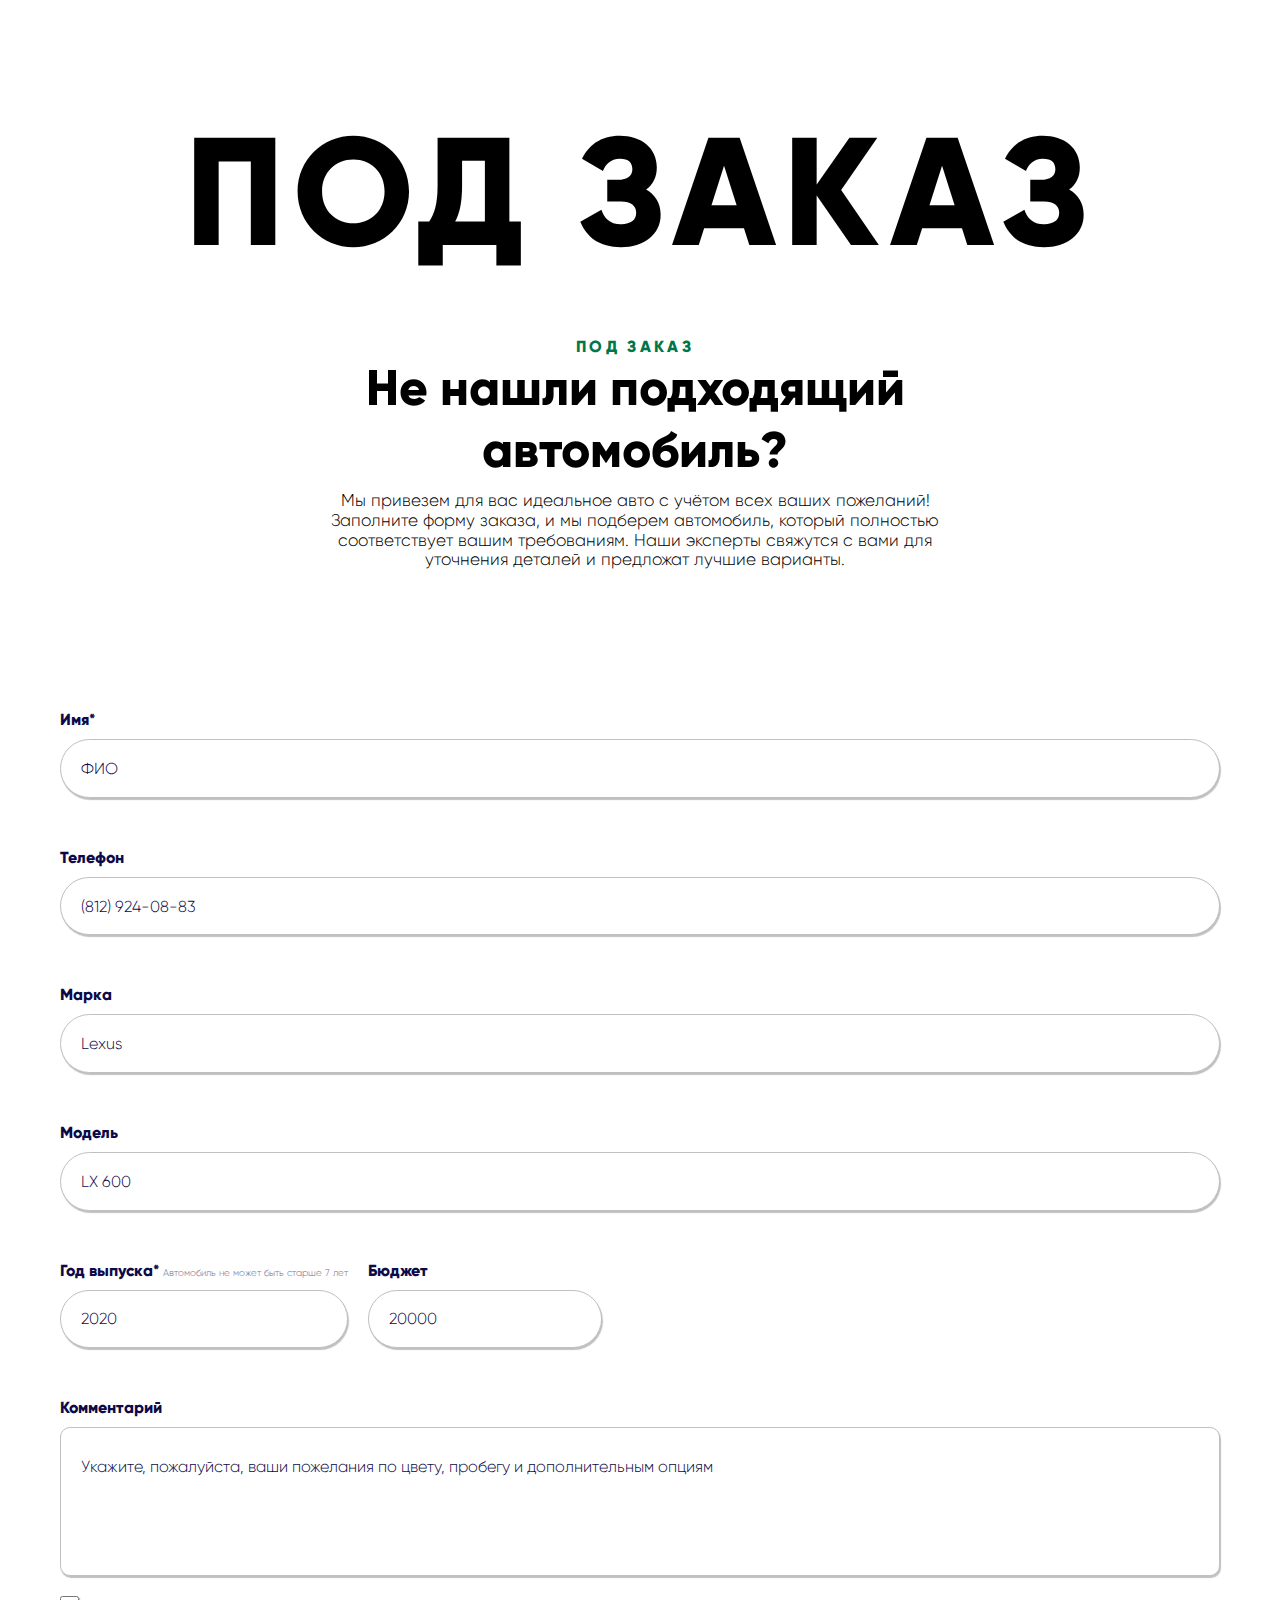
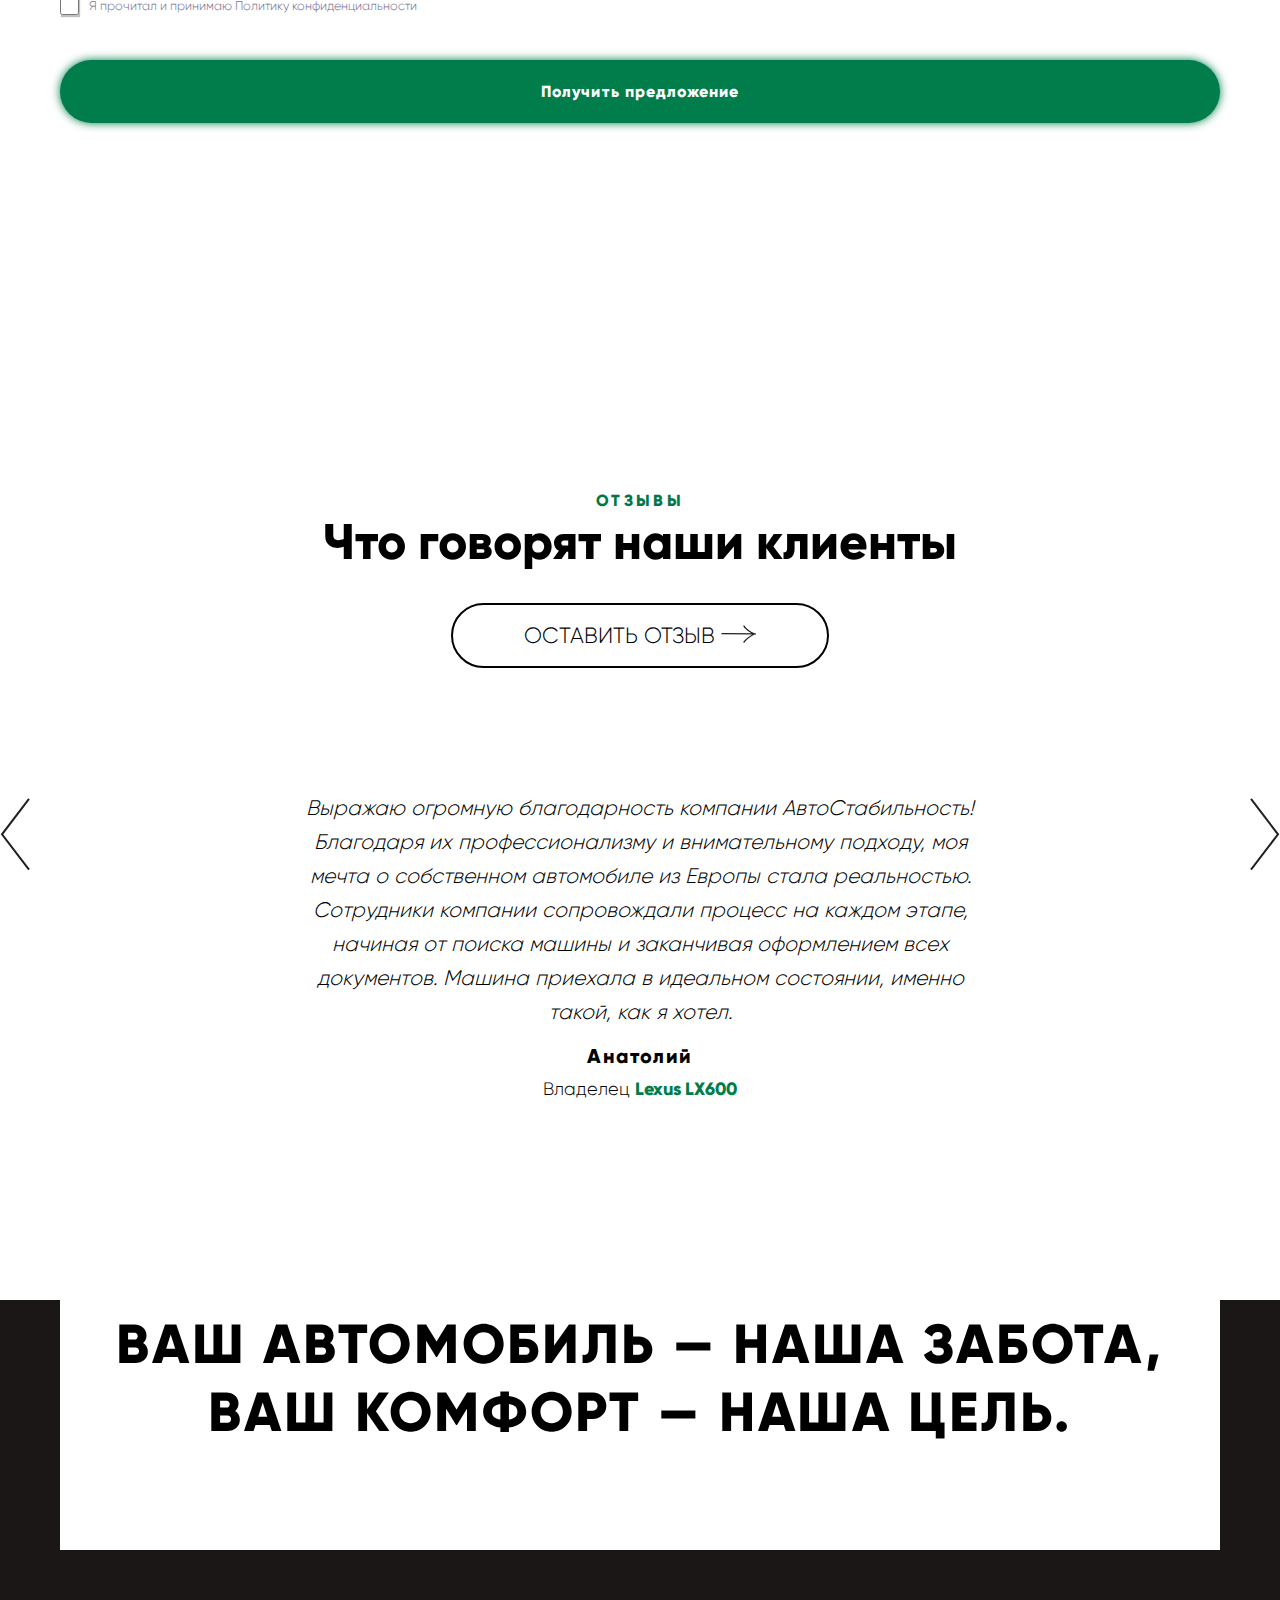
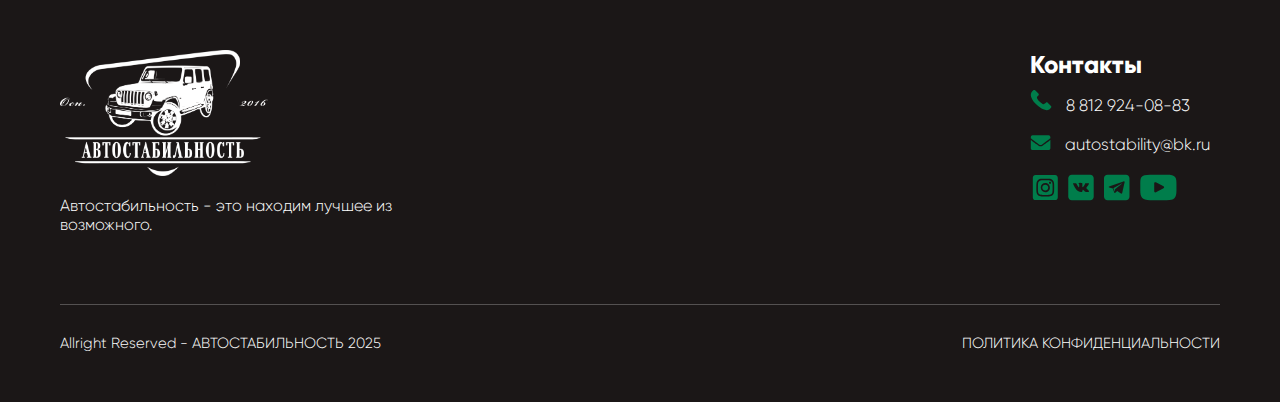
==== commit 87e6ea09: "update-cars" ====
--- a/index.html
+++ b/index.html
@@ -67,7 +67,7 @@
                         </div>
 
                         <div class="home-button">
-                            <a href="#" id="home-button">Автомобили
+                            <a href="cars-list.html" id="home-button">Автомобили
                                 <svg width="36" height="18" viewBox="0 0 36 18" fill="none" xmlns="http://www.w3.org/2000/svg">
                                     <path d="M1 8.65306L33.2292 8.95918M34.5 8.95918H33.2292M33.2292 8.95918C30.1597 7.63265 23.8083 3.69388 22.9583 1M33.2292 8.95918C30.5139 10.3878 24.6583 14.7959 22.9583 17" stroke="#202020" stroke-width="1.3" stroke-linecap="round"/>
                                 </svg>                                
@@ -208,9 +208,9 @@
             </div>
         </section>
 
-        <section class="order-cars">
+        <section class="order-cars" id="dn">
             <div class="order-container">
-                <h1 class="cars-up-text" id="order">
+                <h1 class="cars-up-text">
                     Под заказ
                 </h1>
 
@@ -347,6 +347,96 @@
                                 </span>
                                 <p>
                                     Владелец <span class="person-car">Mercedes-Benz G-Class</span>
+                                </p>
+                            </div>
+                        </div>
+
+                        <div class="rev-block1 rev-blocks">
+                            <span class="review-span">
+                                Нашёл этот салон на Авито,созвонись с менеджером Алексеем,получил консультацию по автомобилю,забронировал автомобиль RAM чёрного цвета,по приезду в салон понравился белый,максимально быстро переоформили договор,предоплату на белый RAM,выражаю огромную благодарность Алексею и вашему салону,Алексей спустя сутки позвонил поинтересовался как доехали ,спасибо вам всем рекомендую,автомобиль уехал на Кубань
+                            </span>
+    
+                            <div class="data-review">
+                                <span class="name-person">
+                                    Олег
+                                </span>
+                                <p>
+                                    Владелец <span class="person-car">Dodge RAM</span>
+                                </p>
+                            </div>
+                        </div>
+    
+                        <div class="rev-block2 rev-blocks">
+                            <span class="review-span">
+                                На мой взгляд, надежный автомобильный салон, с очень квалифицированным и доброжелательным персоналом. Парни знают свое дело. Очень лояльны к клиенту, всегда на связи, диалог ориентированы. Рекомендованный автомобиль полностью соответствовал описанию в объявлению. Всю дополнительную запрашиваемую информацию предоставляли оперативно. Без проблем предоставили автомобиль на диагностику. Все закончилось покупкой. Рекомендую!!!
+                            </span>
+    
+                            <div class="data-review">
+                                <span class="name-person">
+                                    Владимир
+                                </span>
+                                <p>
+                                    Владелец <span class="person-car">Mercedes-Benz G-Class</span>
+                                </p>
+                            </div>
+                        </div>
+
+                        <div class="rev-block1 rev-blocks">
+                            <span class="review-span">
+                                Продавец сработал профессионально. Все прошло гладко и в полном соответствии с ожиданиями. Все что обещал выполнил точно и в установленные сроки. Однозначно рекомендую.
+                            </span>
+    
+                            <div class="data-review">
+                                <span class="name-person">
+                                    Александр
+                                </span>
+                                <p>
+                                    Владелец <span class="person-car">Dodge RAM</span>
+                                </p>
+                            </div>
+                        </div>
+    
+                        <div class="rev-block2 rev-blocks">
+                            <span class="review-span">
+                                Спасибо огромное! Приобрели этот замечательный автомобиль сегодня! Сотрудники центра вежливые, эрудированные, не навязывают ненужных услуг, а наоборот, делятся опытом, дают рекомендации по эксплуатации!
+                            </span>
+    
+                            <div class="data-review">
+                                <span class="name-person">
+                                    Валерия
+                                </span>
+                                <p>
+                                    Владелец <span class="person-car">Kia Sportage</span>
+                                </p>
+                            </div>
+                        </div>
+
+                        <div class="rev-block1 rev-blocks">
+                            <span class="review-span">
+                                Очень приятно иметь дело с такой компанией. Всё прозрачно, всё понятно. Никакого обмана или уловок. Если возникали какие-либо вопросы, нюансы, недопонимания всё решалось сразу и что удивительно, в пользу покупателя. Максимально клиентоориентированы. Приятно. Очень приятно. Покупкой очень доволен. Если вы ищите машину вам 100 процентов к ребятам. Цены честные, автомобили чистые, сотрудники отзывчивые и добрые ребята. За следующим авто в первую очередь буду обращаться в "Автостабильность". Название компании соответствует отношению. Если кто-то подумает что мой отзыв куплен. Пишите в личку. Обосную.
+                            </span>
+    
+                            <div class="data-review">
+                                <span class="name-person">
+                                    Павел
+                                </span>
+                                <p>
+                                    Владелец <span class="person-car">Cadillac Escalade</span>
+                                </p>
+                            </div>
+                        </div>
+    
+                        <div class="rev-block2 rev-blocks">
+                            <span class="review-span">
+                                Сделка была достаточно сложной, автомобиль приобретался в лизинг. Продавец проявил чудеса терпения при выполнении требований лизинговой компании, за что ему большая благодарность. Машина превзошла ожидания, давно не получал таких эмоций от вождения нового автомобиля. Продавец помог с регистрацией, все было на высоте.
+                            </span>
+    
+                            <div class="data-review">
+                                <span class="name-person">
+                                    Артем
+                                </span>
+                                <p>
+                                    Владелец <span class="person-car">Dodge RAM</span>
                                 </p>
                             </div>
                         </div>
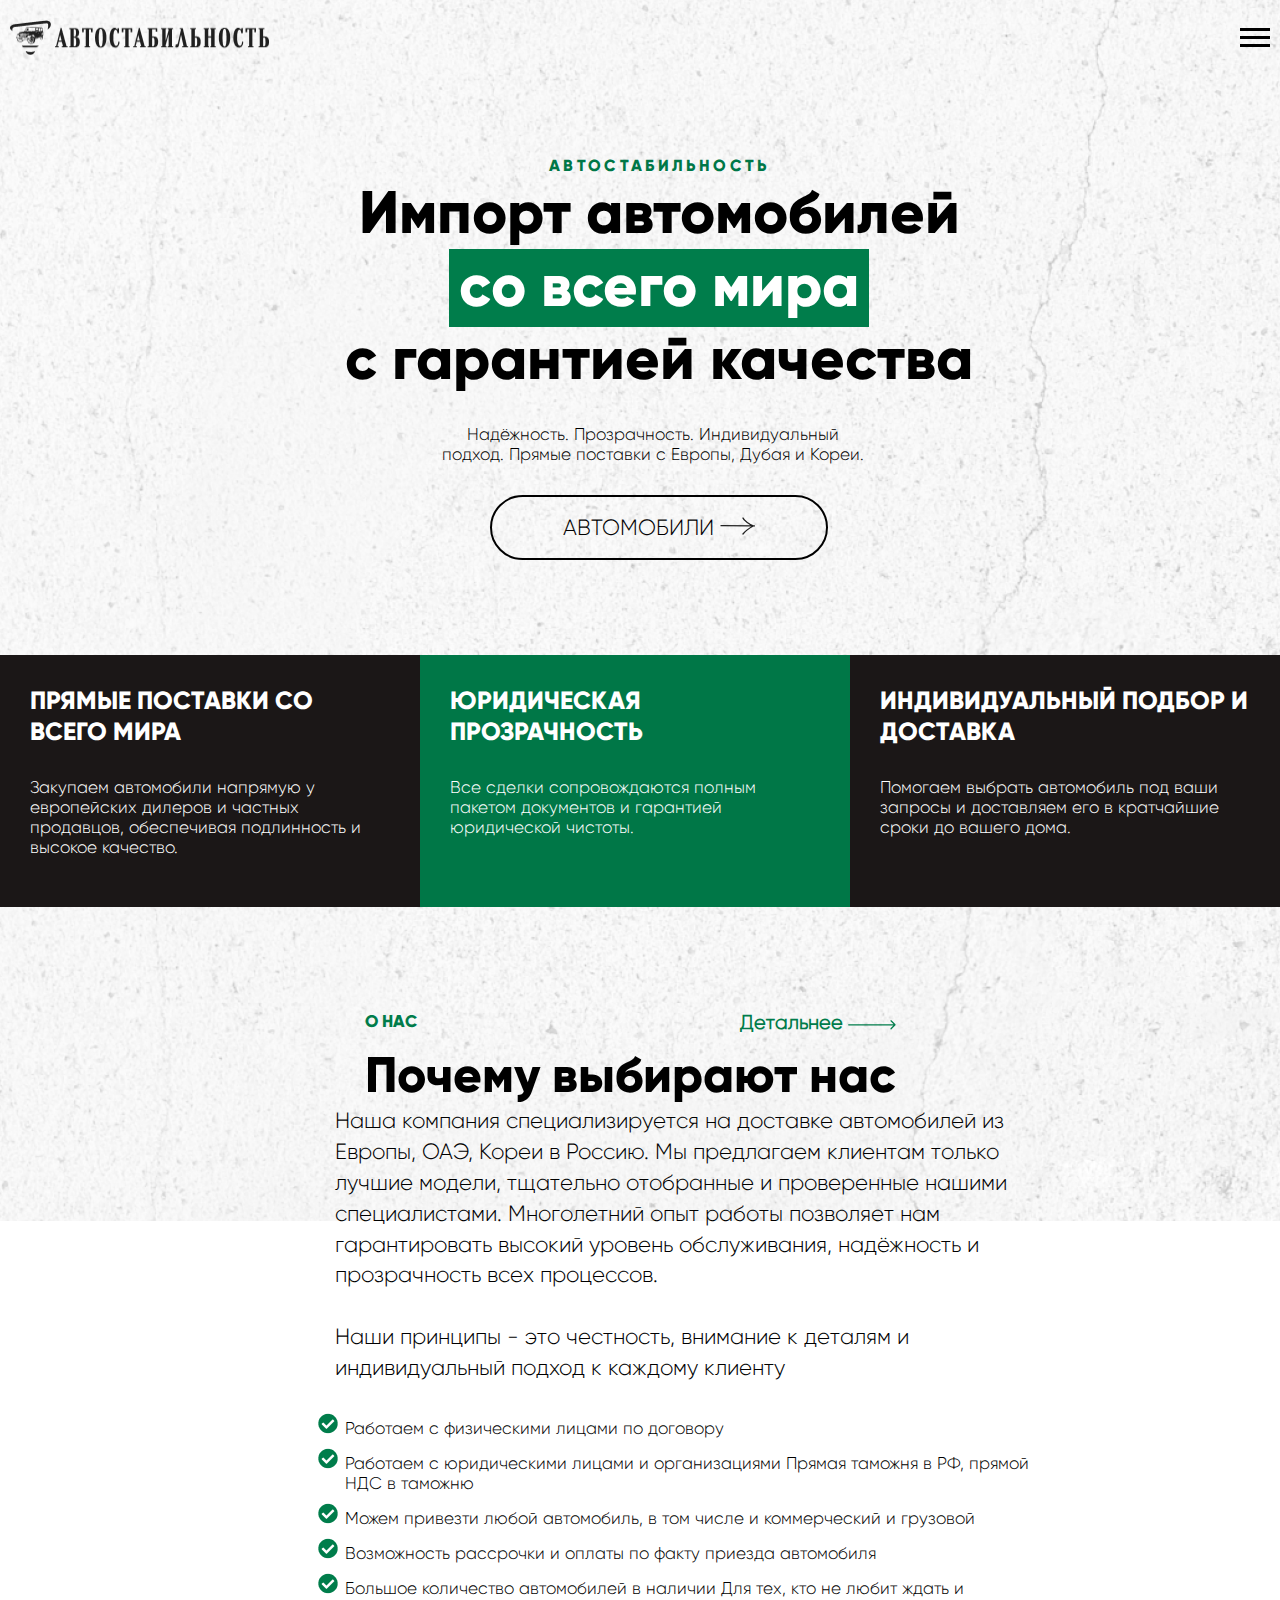
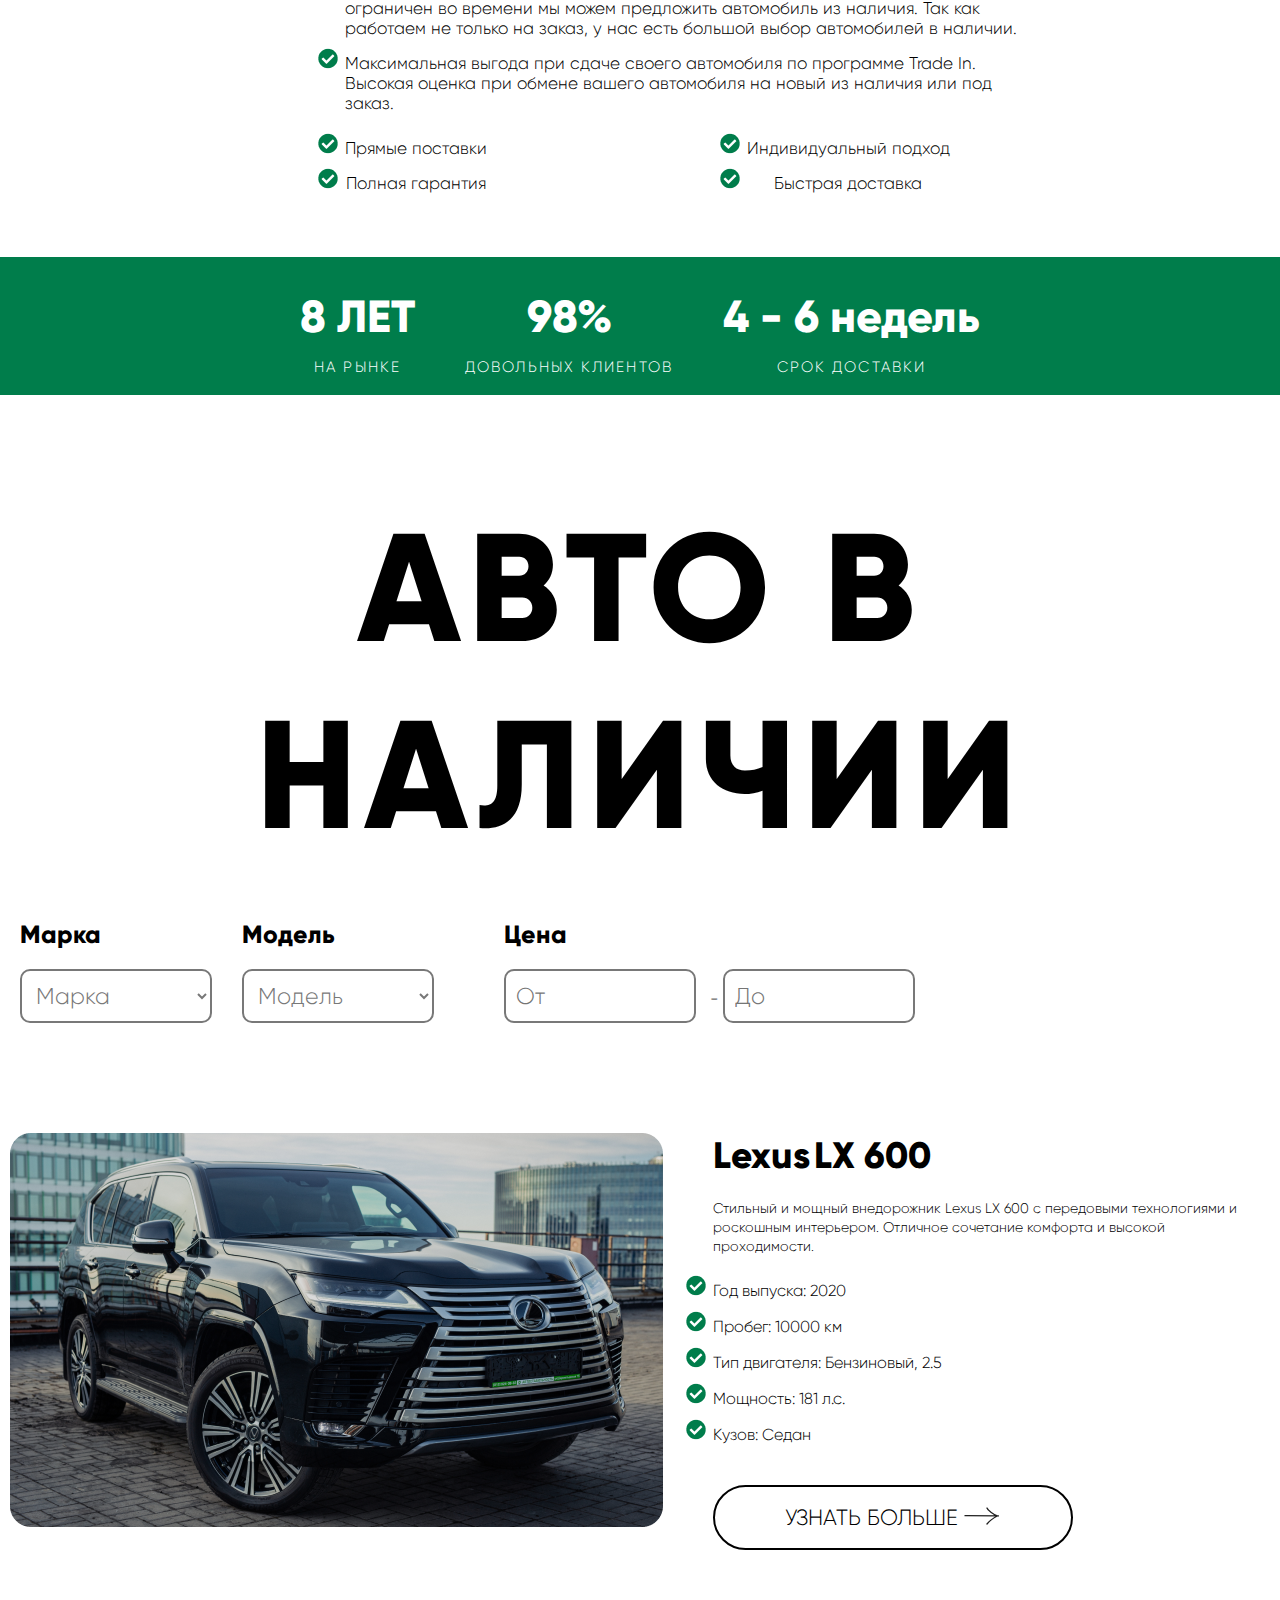
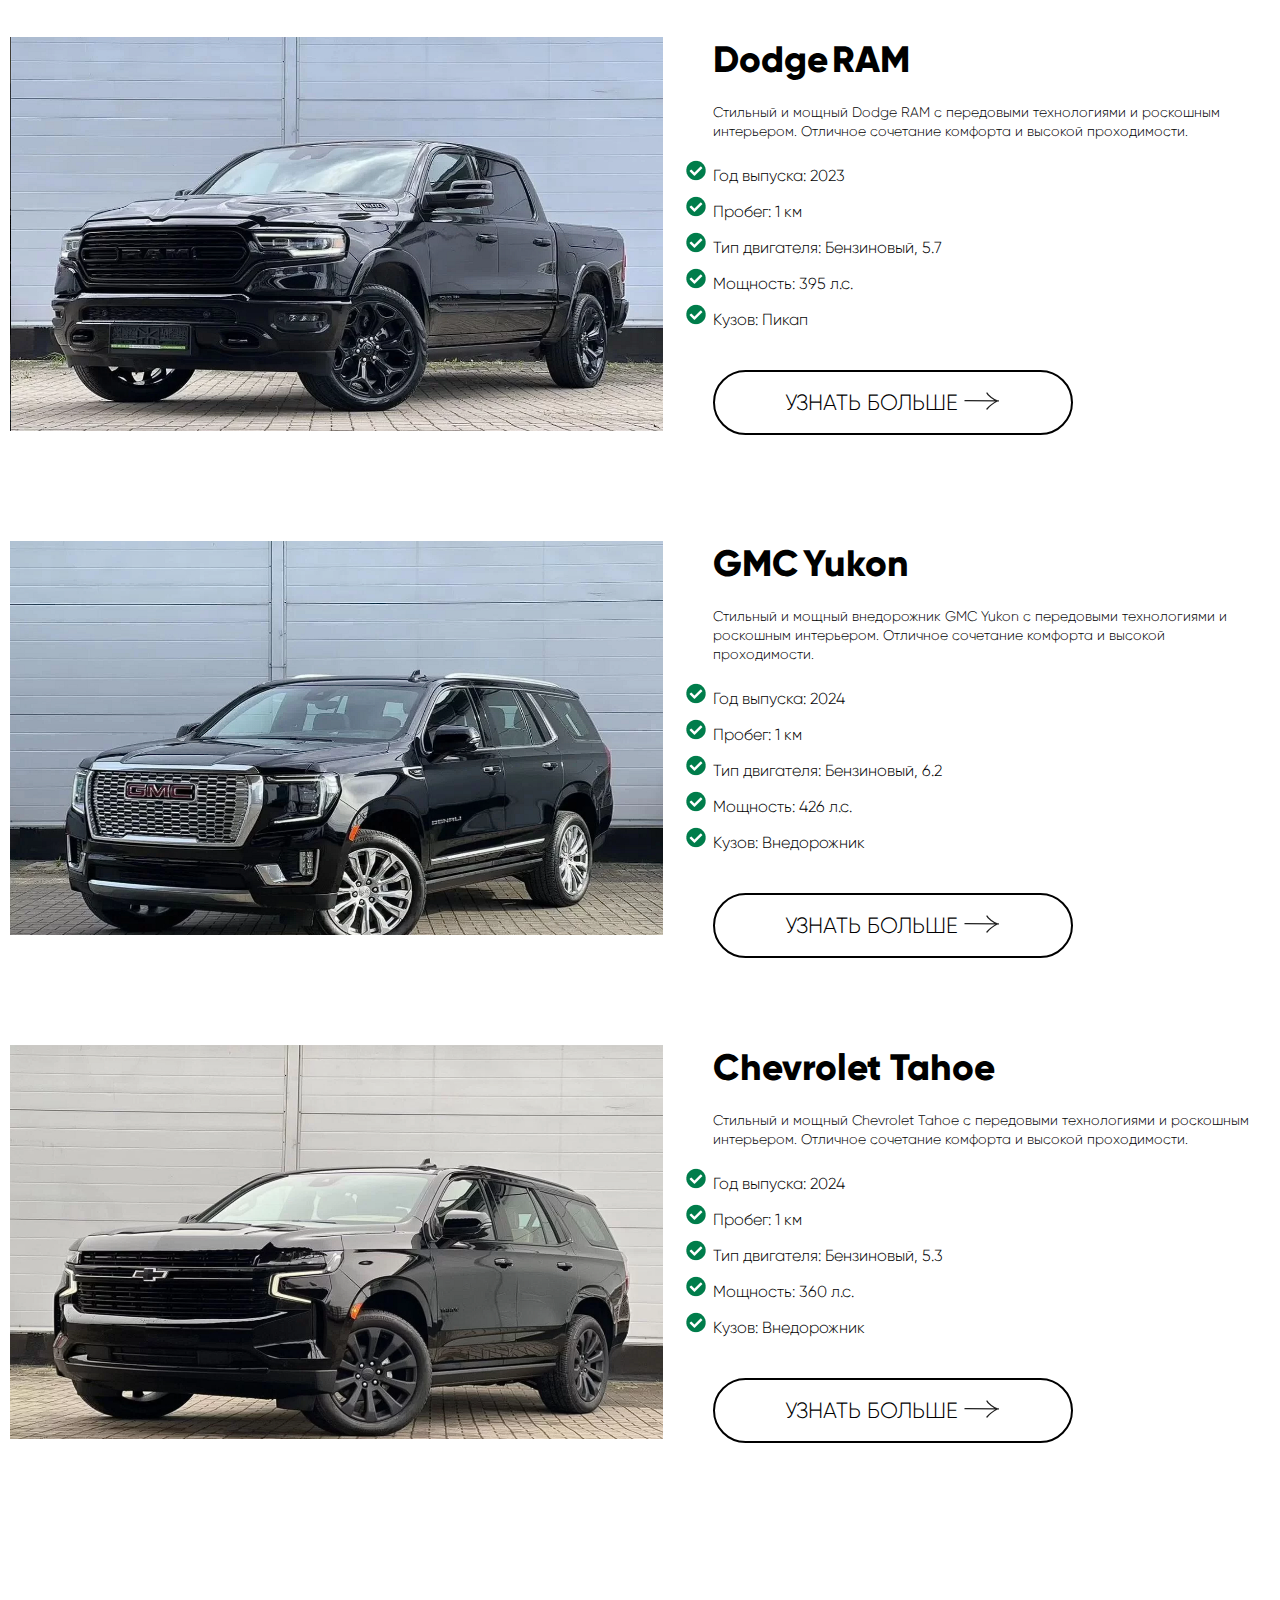
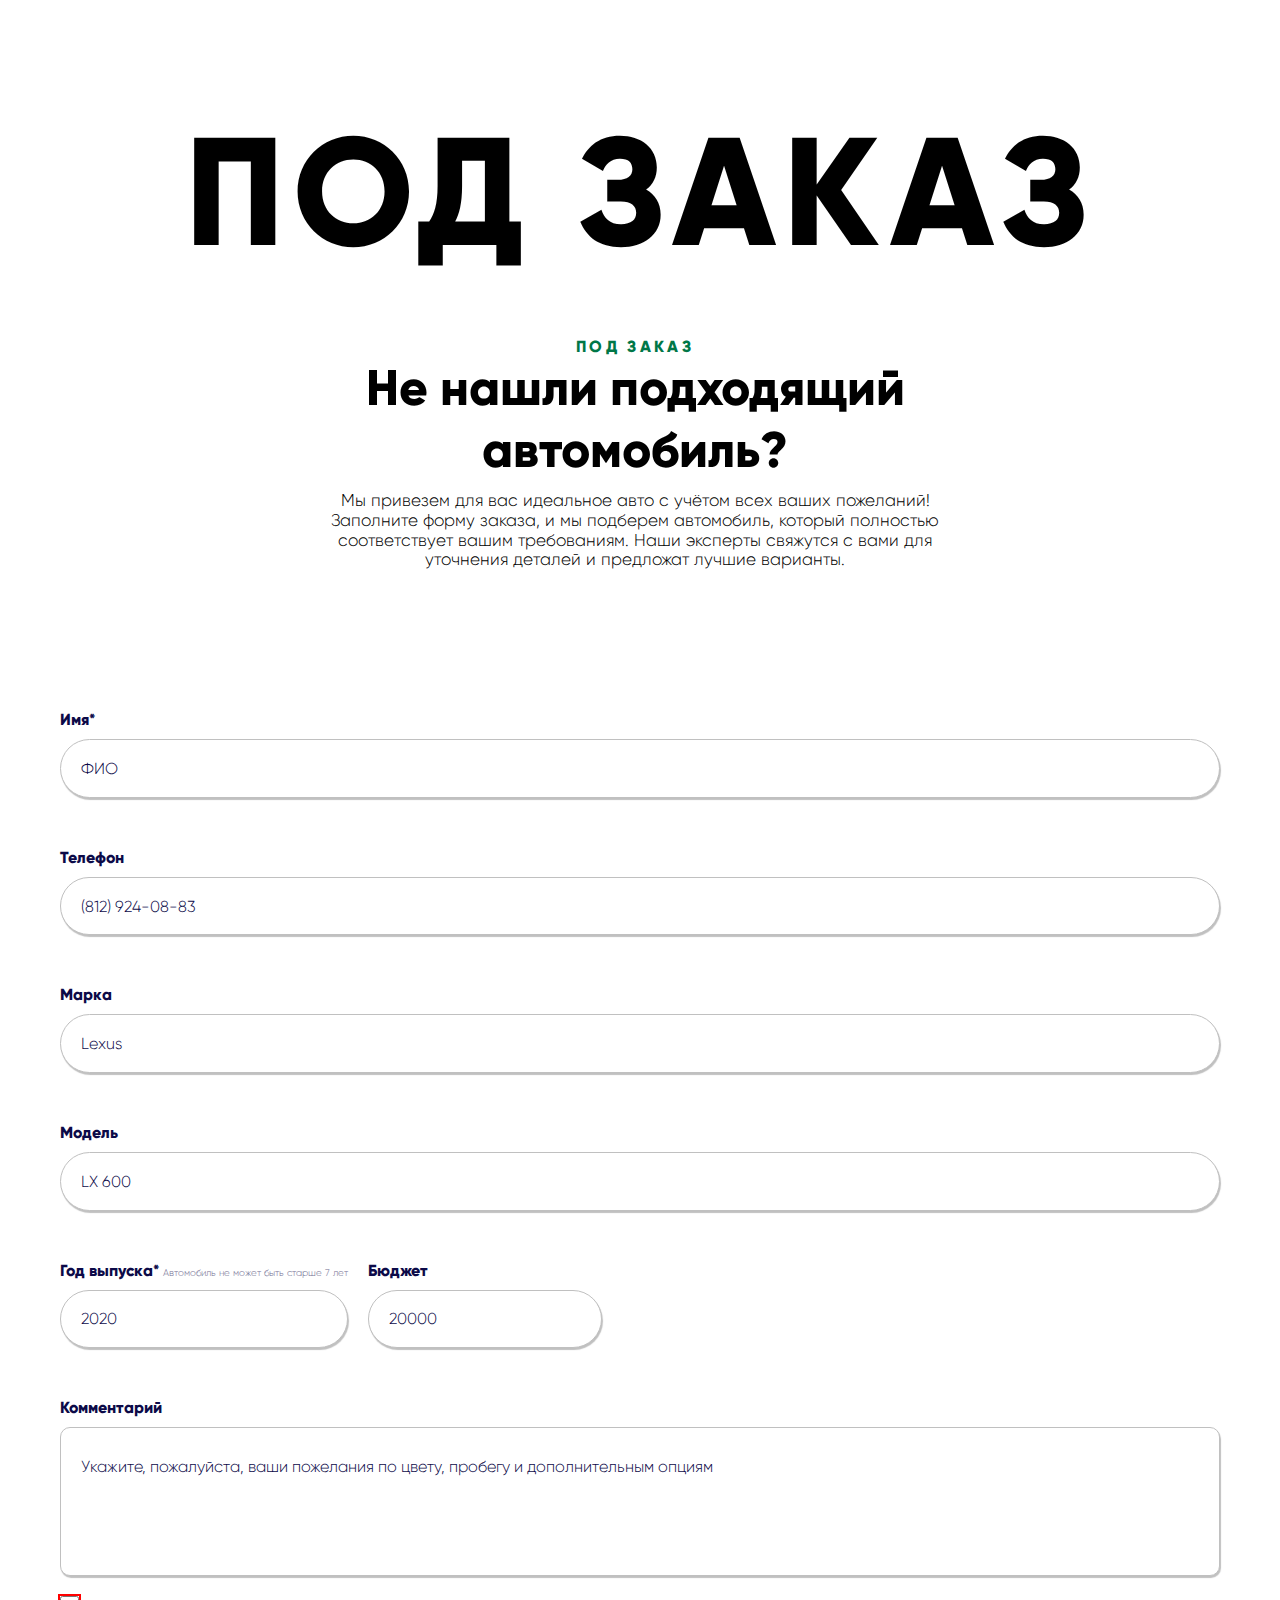
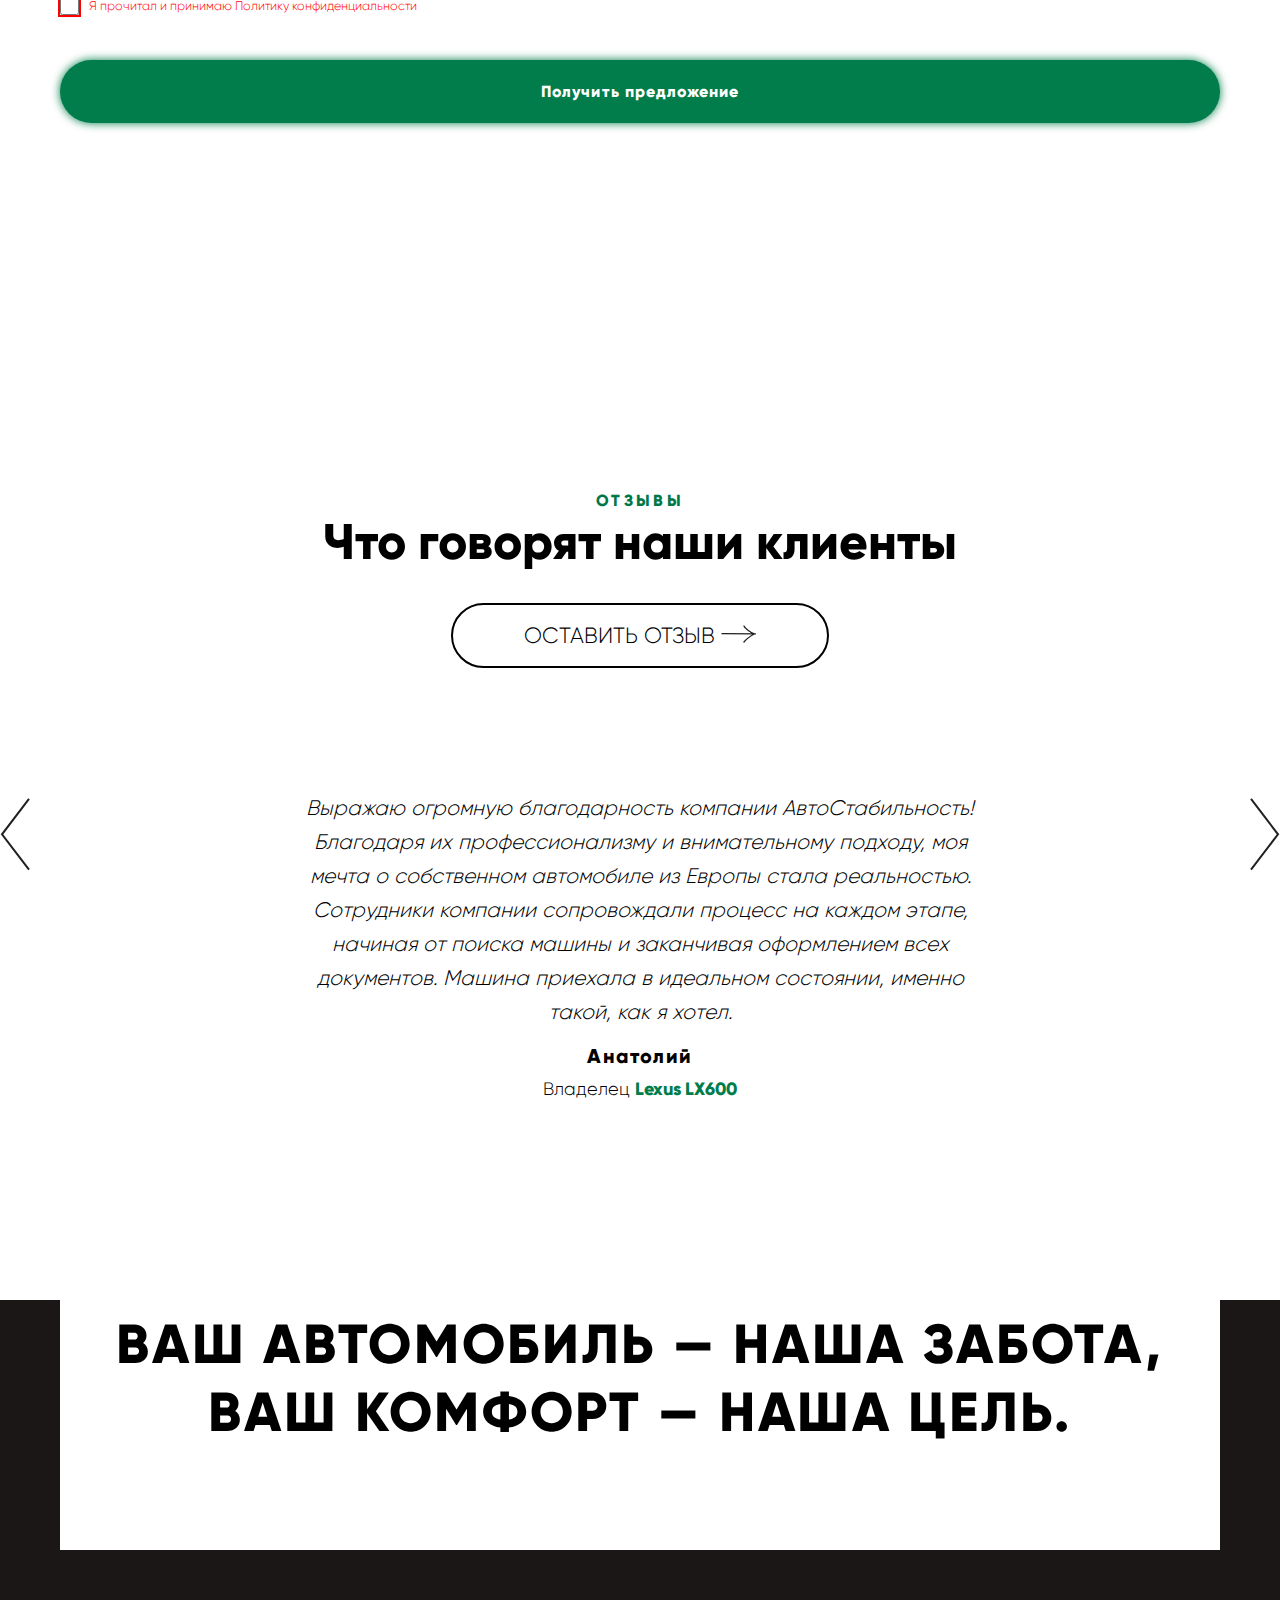
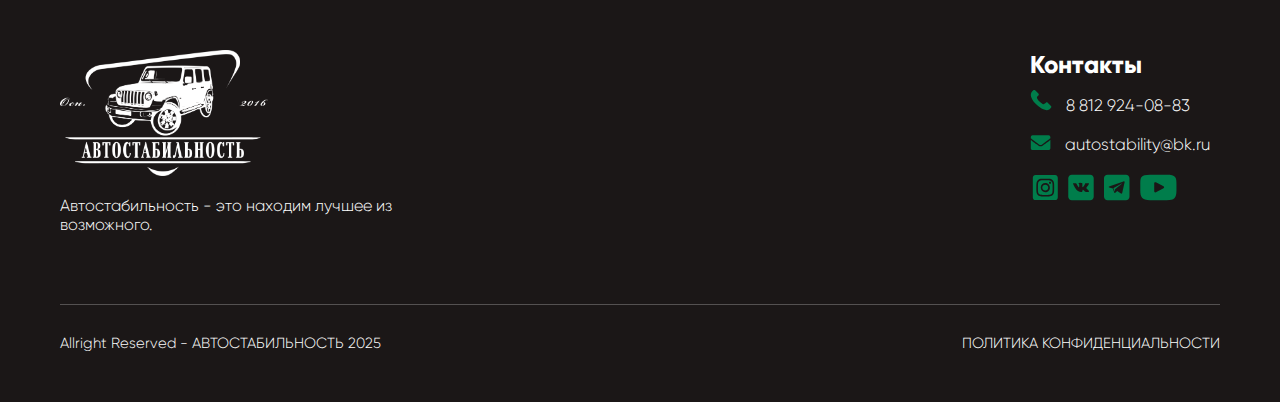
==== commit c65d704f: "last-update" ====
--- a/index.html
+++ b/index.html
@@ -3,8 +3,12 @@
 <head>
     <meta charset="UTF-8">
     <meta name="viewport" content="width=device-width, initial-scale=1.0">
+    <meta name="description" content="Автостабильность — импорт автомобилей с гарантией качества. Прямые поставки из Европы, ОАЭ и Кореи. Надёжность, прозрачность, индивидуальный подход.">
+    <meta name="keywords" content="импорт автомобилей, автомобили из Европы, авто из Кореи, авто из ОАЭ, купить авто с доставкой, Trade In, прямая таможня">
+    <meta name="author" content="Автостабильность">
     <link href="css/style.css" rel="stylesheet" type="text/css">
     <link href="css/media.css" rel="stylesheet" type="text/css">
+    <link rel="icon" type="image/x-icon" href="img/logo-footer.png">
     <title>CarStable</title>
 </head>
 <body>
@@ -34,7 +38,7 @@
                         </ul>
 
                         <div class="social-links">
-                            <span>8 812 924-08-83</span>
+                            <a href="tel:88129240883" style="color: #fff;"><span>8 812 924-08-83</span></a>
                             <img src="img/icon/inst.png">
                             <img src="img/icon/vk.png">
                             <img src="img/icon/tg.png">
@@ -208,7 +212,7 @@
             </div>
         </section>
 
-        <section class="order-cars" id="dn">
+        <section class="order-cars" id="order">
             <div class="order-container">
                 <h1 class="cars-up-text">
                     Под заказ
@@ -277,7 +281,7 @@
                             </div>
                     
                             <div class="order-checkbox">
-                                <input type="checkbox" id="privacy-policy" required />
+                                <input type="checkbox" class="checkbox-error" id="privacy-policy" required />
                                 <label for="privacy-policy">Я прочитал и принимаю Политику конфиденциальности</label>
                             </div>
                             
@@ -462,9 +466,12 @@
 
                 <div class="foot-contacts">
                     <h1>Контакты</h1>
-                    <span><svg width="22" height="21" viewBox="0 0 22 21" fill="none" xmlns="http://www.w3.org/2000/svg">
-                        <path fill-rule="evenodd" clip-rule="evenodd" d="M20.9986 17.7025C20.862 17.8358 20.6974 18.0061 20.5228 18.1863C20.0872 18.6389 19.5429 19.2014 19.2018 19.4296C17.4071 20.63 15.0061 20.0556 13.3077 19.363C11.0672 18.4492 8.628 16.765 6.43783 14.621C4.24562 12.4768 2.52511 10.0886 1.59161 7.89685C0.884805 6.23411 0.296752 3.88349 1.52334 2.12641C1.75626 1.79229 2.33235 1.26042 2.7941 0.833175C2.97883 0.662814 3.15152 0.501847 3.28806 0.368632C3.53047 0.132538 3.85853 0 4.2005 0C4.54247 0 4.87052 0.132538 5.11294 0.368632L8.41515 3.59992C8.65623 3.83718 8.79155 4.1582 8.79155 4.49282C8.79155 4.82745 8.65623 5.14846 8.41515 5.38573L7.51559 6.26446C7.21516 6.55637 7.01907 6.93542 6.95648 7.34521C6.8939 7.755 6.96817 8.17361 7.16825 8.53875C8.40555 10.8245 10.3157 12.6939 12.6512 13.9046C13.0242 14.1004 13.4518 14.173 13.8703 14.1116C14.2888 14.0502 14.6759 13.8582 14.9739 13.5641L15.8713 12.6853C16.1137 12.4492 16.4418 12.3167 16.7837 12.3167C17.1257 12.3167 17.4538 12.4492 17.6962 12.6853L20.9986 15.9171C21.2397 16.1543 21.375 16.4753 21.375 16.8098C21.375 17.1444 21.2397 17.4654 20.9986 17.7025Z" fill="#007D4B"/>
-                        </svg>
+                    <span>
+                        <a href="tel:88129240883">
+                            <svg width="22" height="21" viewBox="0 0 22 21" fill="none" xmlns="http://www.w3.org/2000/svg">
+                                <path fill-rule="evenodd" clip-rule="evenodd" d="M20.9986 17.7025C20.862 17.8358 20.6974 18.0061 20.5228 18.1863C20.0872 18.6389 19.5429 19.2014 19.2018 19.4296C17.4071 20.63 15.0061 20.0556 13.3077 19.363C11.0672 18.4492 8.628 16.765 6.43783 14.621C4.24562 12.4768 2.52511 10.0886 1.59161 7.89685C0.884805 6.23411 0.296752 3.88349 1.52334 2.12641C1.75626 1.79229 2.33235 1.26042 2.7941 0.833175C2.97883 0.662814 3.15152 0.501847 3.28806 0.368632C3.53047 0.132538 3.85853 0 4.2005 0C4.54247 0 4.87052 0.132538 5.11294 0.368632L8.41515 3.59992C8.65623 3.83718 8.79155 4.1582 8.79155 4.49282C8.79155 4.82745 8.65623 5.14846 8.41515 5.38573L7.51559 6.26446C7.21516 6.55637 7.01907 6.93542 6.95648 7.34521C6.8939 7.755 6.96817 8.17361 7.16825 8.53875C8.40555 10.8245 10.3157 12.6939 12.6512 13.9046C13.0242 14.1004 13.4518 14.173 13.8703 14.1116C14.2888 14.0502 14.6759 13.8582 14.9739 13.5641L15.8713 12.6853C16.1137 12.4492 16.4418 12.3167 16.7837 12.3167C17.1257 12.3167 17.4538 12.4492 17.6962 12.6853L20.9986 15.9171C21.2397 16.1543 21.375 16.4753 21.375 16.8098C21.375 17.1444 21.2397 17.4654 20.9986 17.7025Z" fill="#007D4B"/>
+                                </svg>
+                        </a>
                         8 812 924-08-83</span>
                     <span><svg width="21" height="15" viewBox="0 0 21 15" fill="none" xmlns="http://www.w3.org/2000/svg">
                         <path d="M20.0114 5.17008C20.1644 5.05534 20.3939 5.17008 20.3939 5.36133V13.1641C20.3939 14.1968 19.5524 15 18.5579 15H2.64648C1.61377 15 0.810547 14.1968 0.810547 13.1641V5.36133C0.810547 5.17008 1.00179 5.05534 1.15479 5.17008C2.03451 5.85856 3.14372 6.70003 7.04508 9.53044C7.84831 10.1042 9.22526 11.3664 10.6022 11.3664C11.9409 11.3664 13.3561 10.1042 14.1211 9.53044C18.0225 6.70003 19.1317 5.85856 20.0114 5.17008ZM10.6022 10.1042C9.68425 10.1424 8.42204 8.99495 7.77181 8.53597C2.68473 4.86409 2.30225 4.51986 1.15479 3.60189C0.925293 3.44889 0.810547 3.18115 0.810547 2.87516V2.14844C0.810547 1.15397 1.61377 0.3125 2.64648 0.3125H18.5579C19.5524 0.3125 20.3939 1.15397 20.3939 2.14844V2.87516C20.3939 3.18115 20.2409 3.44889 20.0114 3.60189C18.8639 4.51986 18.4814 4.86409 13.3944 8.53597C12.7441 8.99495 11.4819 10.1424 10.6022 10.1042Z" fill="#007D4B"/>
--- a/css/style.css
+++ b/css/style.css
@@ -1303,4 +1303,12 @@
 
 .contacts2 {
     margin-top: 200px;
+}
+
+
+.checkbox-error {
+    outline: 2px solid red;
+}
+.checkbox-error + label {
+    color: red;
 }